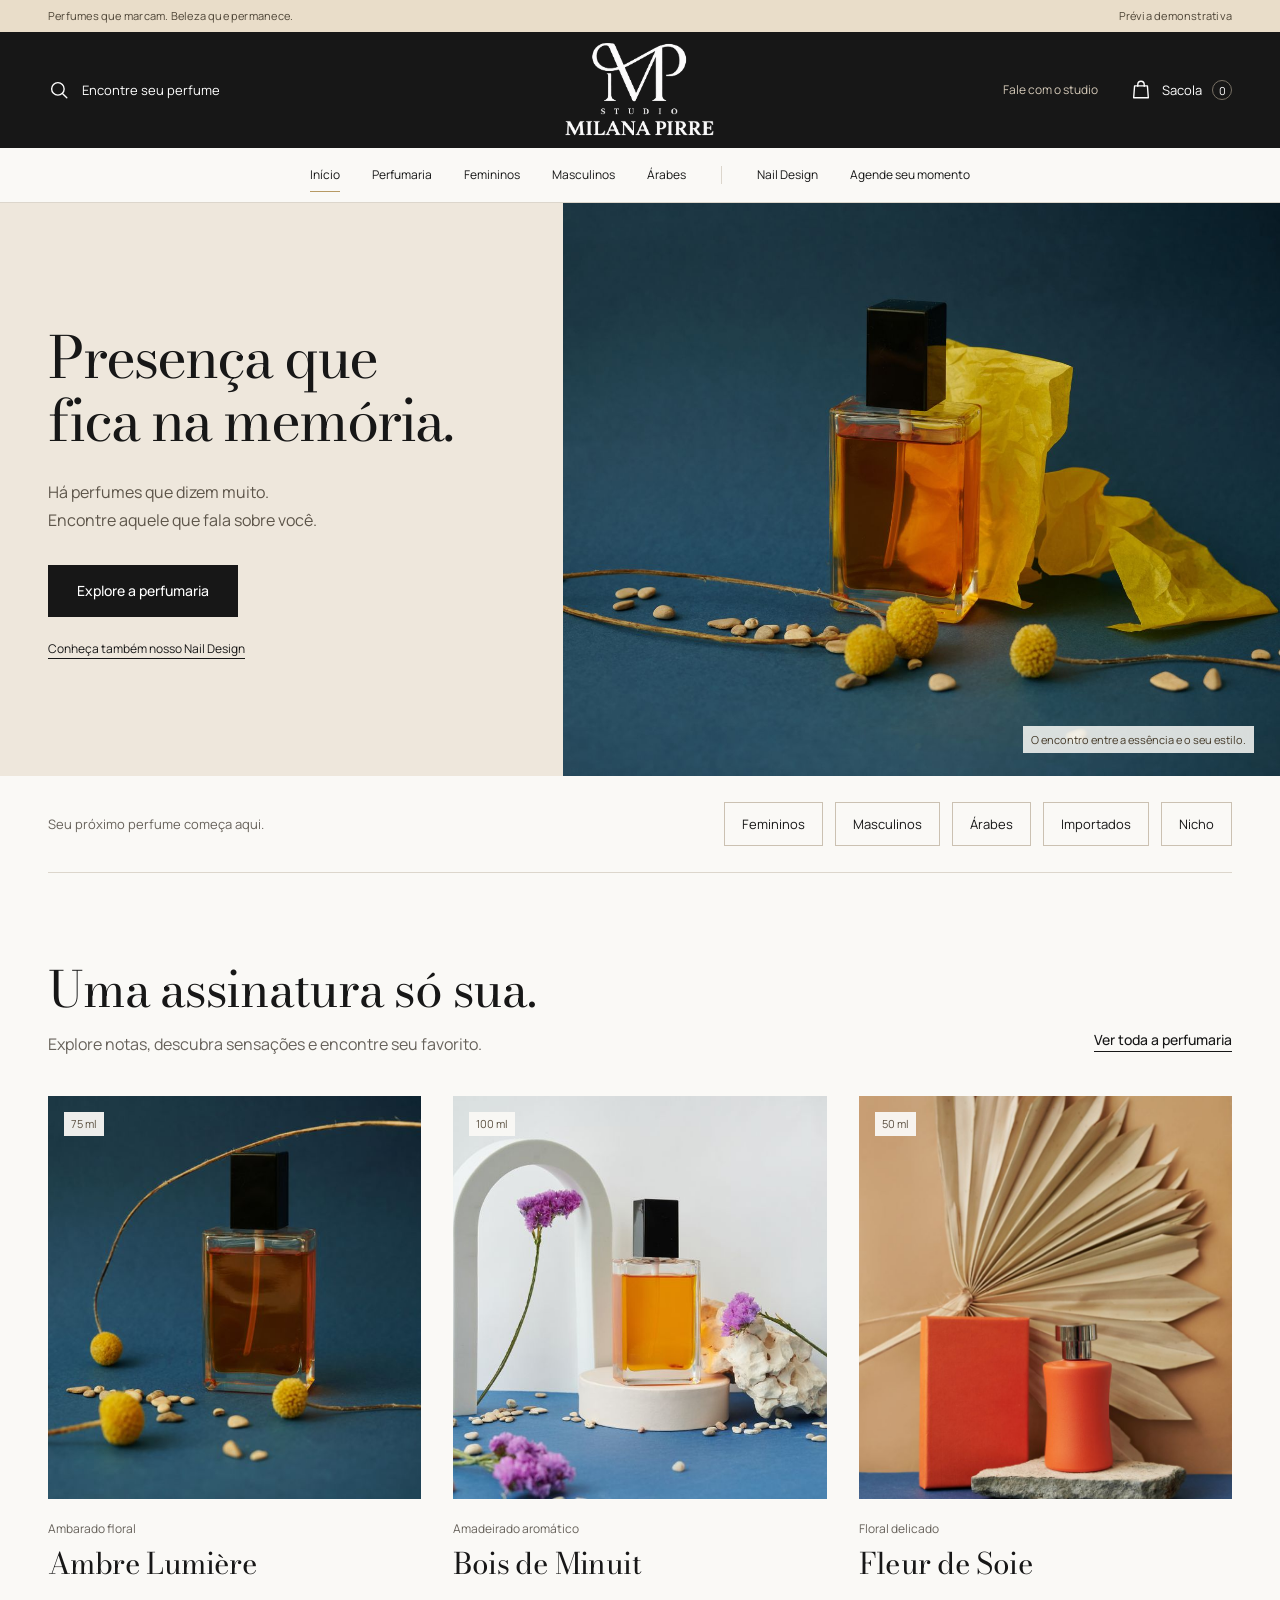
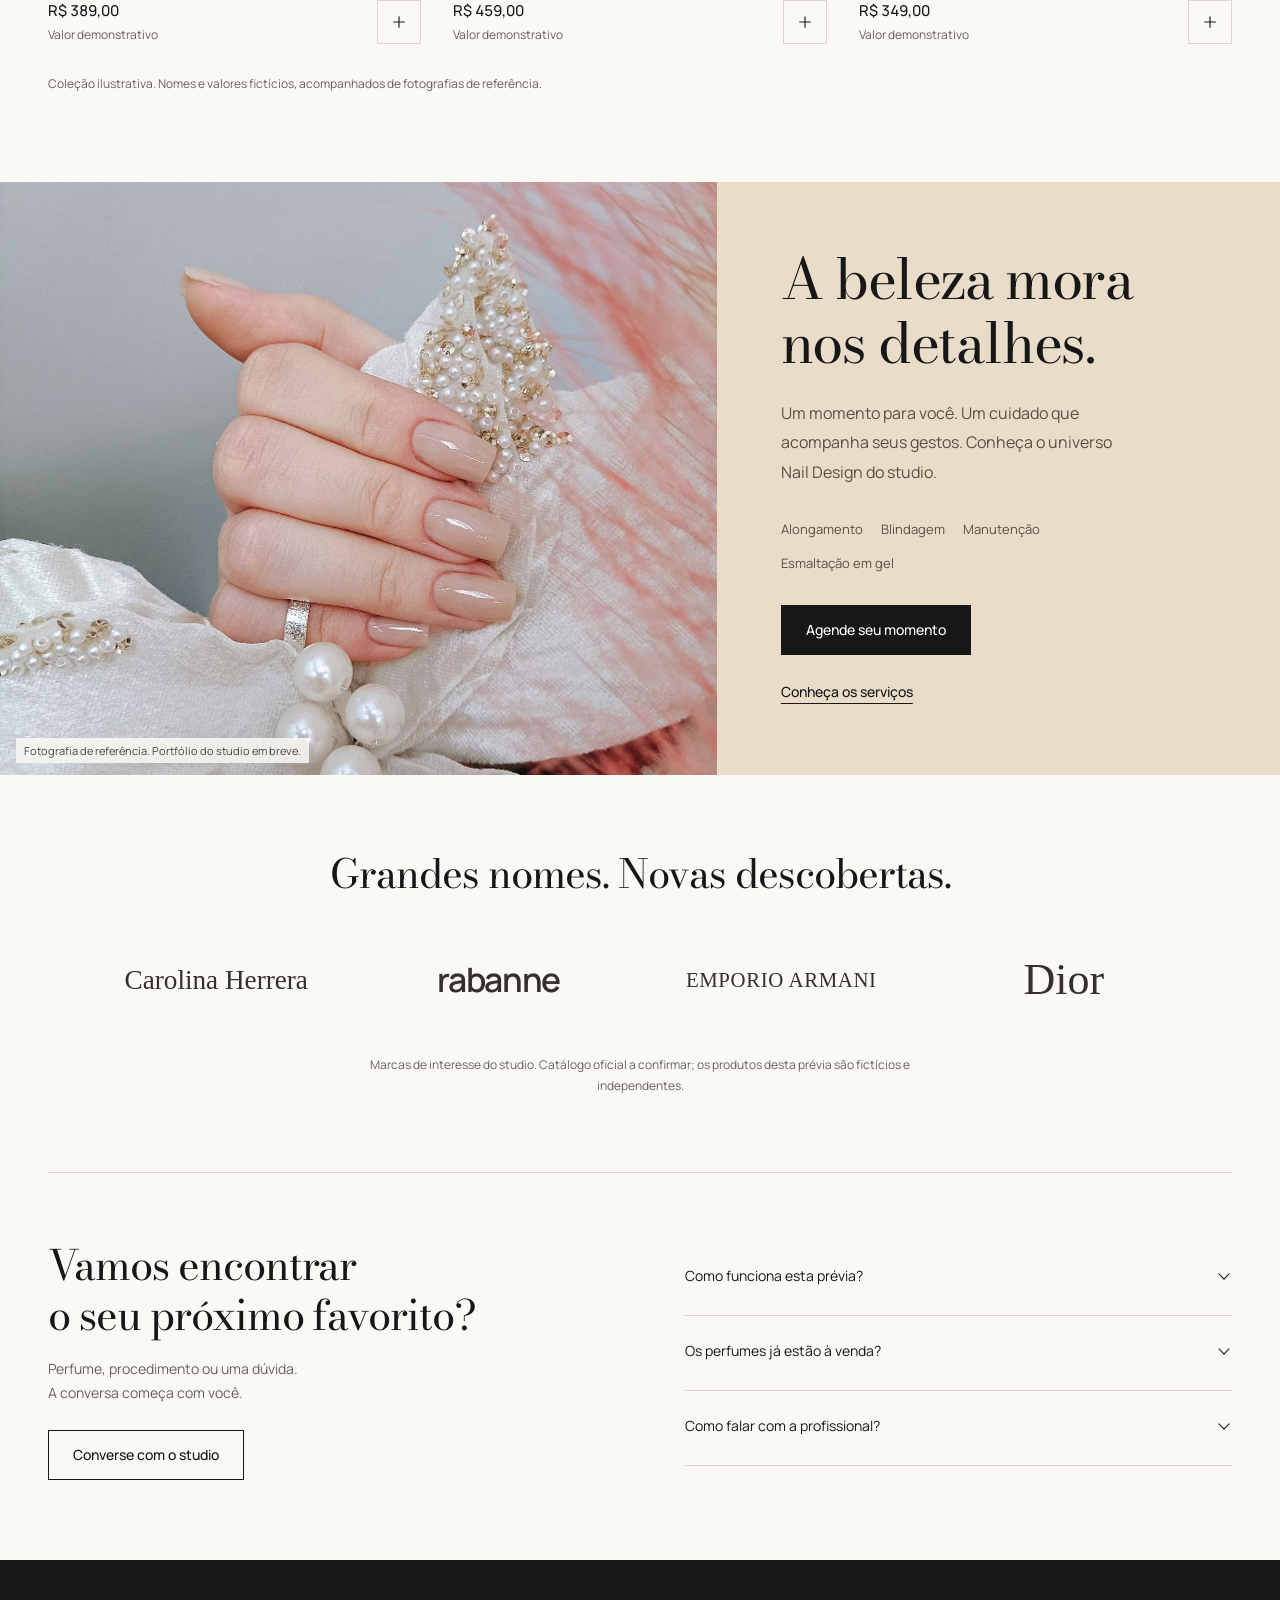
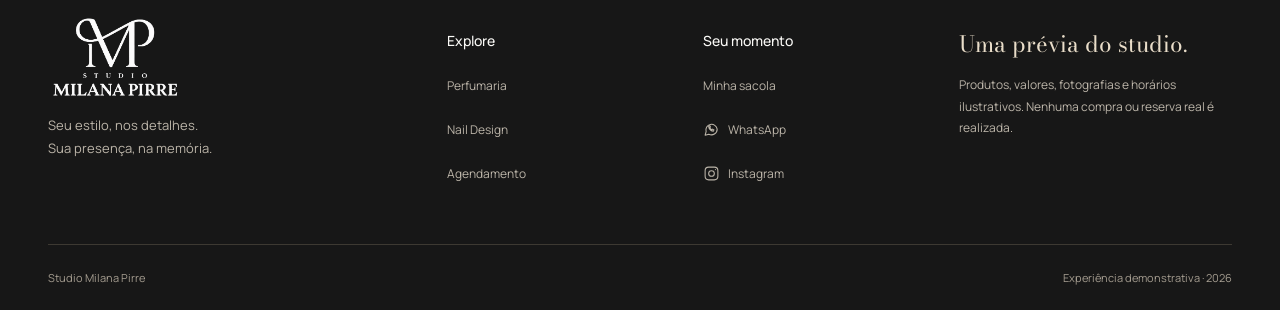
==== index.html @ 49b65ed2 "Publica previa Studio Milana Pirre" ====
<!DOCTYPE html>
<html lang="pt-BR">
<head>
  <meta charset="UTF-8"><meta name="viewport" content="width=device-width, initial-scale=1">
  <meta name="theme-color" content="#171717"><meta name="description" content="Descubra a prévia do Studio Milana Pirre: perfumaria e Nail Design em uma experiência de beleza nos detalhes.">
  <title>Studio Milana Pirre — Perfumaria & Nail Design</title>
  <link rel="icon" href="assets/favicon.svg" type="image/svg+xml">
  <link rel="stylesheet" href="assets/css/styles.css">
  <link rel="preload" as="image" href="https://images.pexels.com/photos/8166566/pexels-photo-8166566.jpeg?auto=compress&amp;cs=tinysrgb&amp;w=1400">
  <script src="assets/js/config.js" defer></script><script src="assets/js/data.js" defer></script><script src="assets/js/app.js" defer></script>
</head>
<body data-page="inicio">
  <div id="site-header"></div>
  <main id="main">
    <section class="home-hero" aria-labelledby="hero-title">
      <div class="hero-copy">
        <h1 id="hero-title">Presença que<br>fica na memória.</h1>
        <p>Há perfumes que dizem muito.<br>Encontre aquele que fala sobre você.</p>
        <a class="btn" href="perfumaria.html">Explore a perfumaria</a>
        <a class="hero-secondary" href="nail-design.html">Conheça também nosso Nail Design</a>
      </div>
      <figure class="hero-image"><img src="https://images.pexels.com/photos/8166566/pexels-photo-8166566.jpeg?auto=compress&amp;cs=tinysrgb&amp;w=1400" width="1536" height="1024" alt="Fotografia de um frasco âmbar sem marca, com flores secas e papel dourado sobre fundo azul" fetchpriority="high"><figcaption>O encontro entre a essência e o seu estilo.</figcaption></figure>
    </section>
    <section class="category-section container" aria-label="Categorias de perfumes">
      <p>Seu próximo perfume começa aqui.</p>
      <div class="category-links"><a href="perfumaria.html?categoria=Femininos">Femininos</a><a href="perfumaria.html?categoria=Masculinos">Masculinos</a><a href="perfumaria.html?categoria=Árabes">Árabes</a><a href="perfumaria.html?categoria=Importados">Importados</a><a href="perfumaria.html?categoria=Nicho">Nicho</a></div>
    </section>
    <section class="section container selection-section" aria-labelledby="selection-title">
      <div class="section-heading"><div><h2 id="selection-title">Uma assinatura só sua.</h2><p>Explore notas, descubra sensações e encontre seu favorito.</p></div><a class="text-link" href="perfumaria.html">Ver toda a perfumaria</a></div>
      <div class="product-grid" id="featured-products"></div>
      <p class="demo-note selection-demo">Coleção ilustrativa. Nomes e valores fictícios, acompanhados de fotografias de referência.</p>
    </section>
    <section class="nail-editorial" aria-labelledby="nail-title">
      <figure><img src="https://images.pexels.com/photos/34941684/pexels-photo-34941684.jpeg?auto=compress&amp;cs=tinysrgb&amp;w=1200" width="1536" height="1024" alt="Fotografia de manicure nude com pérolas, usada como referência visual" loading="lazy"><figcaption>Fotografia de referência. Portfólio do studio em breve.</figcaption></figure>
      <div class="nail-editorial-copy"><h2 id="nail-title">A beleza mora<br>nos detalhes.</h2><p>Um momento para você. Um cuidado que acompanha seus gestos. Conheça o universo Nail Design do studio.</p><ul class="service-inline-list"><li>Alongamento</li><li>Blindagem</li><li>Manutenção</li><li>Esmaltação em gel</li></ul><a class="btn" href="agendamento.html">Agende seu momento</a><a class="text-link" href="nail-design.html">Conheça os serviços</a></div>
    </section>
    <section class="brands-section container" aria-labelledby="brands-title"><h2 id="brands-title">Grandes nomes. Novas descobertas.</h2><div class="brand-list" aria-label="Marcas citadas pelo cliente"><span class="brand-ch">Carolina Herrera</span><span class="brand-rabanne">rabanne</span><span class="brand-armani">Emporio Armani</span><span class="brand-dior">Dior</span></div><p class="demo-note">Marcas de interesse do studio. Catálogo oficial a confirmar; os produtos desta prévia são fictícios e independentes.</p></section>
    <section class="help-section container" aria-labelledby="help-title"><div><h2 id="help-title">Vamos encontrar<br>o seu próximo favorito?</h2><p>Perfume, procedimento ou uma dúvida.<br>A conversa começa com você.</p><button class="btn btn-outline" data-contact="whatsapp">Converse com o studio</button></div><div class="faq-list"><details><summary>Como funciona esta prévia?</summary><p>Você pode explorar perfumes, montar sua sacola e simular uma compra, ou escolher um serviço e testar o agendamento. Nenhum pagamento ou reserva real acontece.</p></details><details><summary>Os perfumes já estão à venda?</summary><p>Os nomes, notas, imagens e preços exibidos são ilustrativos. O catálogo real e as condições de venda serão informados pelo studio.</p></details><details><summary>Como falar com a profissional?</summary><p>O acesso ao WhatsApp e ao Instagram estará disponível quando os contatos oficiais forem configurados. Nesta prévia, você pode visualizar e copiar uma mensagem.</p></details></div></section>
  </main>
  <div id="site-footer"></div>
  <noscript><p class="noscript-note">Ative o JavaScript para navegar pelo catálogo, usar a sacola e simular um agendamento.</p></noscript>
</body>
</html>
---- assets/css/styles.css ----
﻿@font-face{font-family:'Bodoni Moda';src:url('../fonts/bodoni-moda-latin.woff2') format('woff2');font-weight:400 500;font-style:normal;font-display:swap}
@font-face{font-family:'Manrope';src:url('../fonts/manrope-latin.woff2') format('woff2');font-weight:400 700;font-style:normal;font-display:swap}
:root{--ink:#171717;--gold:#B79A64;--champagne:#E9DDC9;--paper:#FAF9F6;--white:#FFFFFF;--muted:#67625b;--line:#dcd6cc;--font-display:'Bodoni Moda',Georgia,serif;--font-body:'Manrope',Arial,sans-serif;--space-page:22px;--content-width:1280px}
*,*::before,*::after{box-sizing:border-box}html{scroll-behavior:smooth;scroll-padding-top:24px;scrollbar-color:var(--gold) var(--paper)}body{margin:0;background:var(--paper);color:var(--ink);font:400 1rem/1.6 var(--font-body);-webkit-font-smoothing:antialiased;padding-bottom:68px}::selection{background:var(--champagne);color:var(--ink)}img{display:block;max-width:100%;height:auto}svg{flex-shrink:0}a{color:inherit;text-decoration:none;text-underline-offset:5px}button,input,select,textarea{font:inherit;color:inherit}button{cursor:pointer}button,a,input,select,textarea,summary{-webkit-tap-highlight-color:transparent}button:disabled{cursor:not-allowed}input,textarea{caret-color:var(--ink)}input::placeholder,textarea::placeholder{color:var(--muted);opacity:1}input[type=checkbox],input[type=radio]{accent-color:var(--ink)}select{appearance:none;background-image:url("data:image/svg+xml,%3Csvg xmlns='http://www.w3.org/2000/svg' width='16' height='16' viewBox='0 0 24 24' fill='none' stroke='%23171717' stroke-width='1.5'%3E%3Cpath d='m6 9 6 6 6-6'/%3E%3C/svg%3E");background-repeat:no-repeat;background-position:right 12px center}button:focus-visible,a:focus-visible,summary:focus-visible,[tabindex]:focus-visible,input:focus-visible,select:focus-visible,textarea:focus-visible{outline:2px solid #8a6a35;outline-offset:4px}h1,h2,h3,h4,p,figure{margin:0}h1,h2,h3,h4{font-family:var(--font-display);font-weight:400;line-height:1.14;text-wrap:balance}h1{font-size:clamp(2.5rem,5vw,4.5rem);letter-spacing:-.03em}h2{font-size:clamp(2rem,4vw,3.25rem);letter-spacing:-.025em}h3{font-size:1.5rem}p{max-width:75ch}[hidden]{display:none!important}.container{width:calc(100% - var(--space-page)*2);max-width:var(--content-width);margin-inline:auto}.section{padding-block:56px}.muted{color:var(--muted)}.demo-note{font-size:.75rem;line-height:1.7;color:var(--muted)}.icon{width:22px;height:22px;vertical-align:middle}.btn{display:inline-flex;min-height:50px;padding:14px 24px;align-items:center;justify-content:center;gap:10px;border:1px solid var(--ink);border-radius:0;background:var(--ink);color:var(--white);font:500 .875rem/1.4 var(--font-body);text-align:center;text-decoration:none;transition:background .18s ease,color .18s ease,border-color .18s ease}.btn:hover{background:#39332b;border-color:#39332b}.btn-outline{background:transparent;color:var(--ink)}.btn-outline:hover{background:var(--ink);color:var(--white)}.btn:disabled{opacity:.45}.text-link{border:0;background:none;padding:8px 0;display:inline-block;font:500 .875rem/1.5 var(--font-body);text-decoration:underline;text-underline-offset:6px;text-decoration-thickness:1px}.text-link:hover{color:#826437}.icon-button{min-width:44px;min-height:44px;display:inline-grid;place-items:center;border:0;background:transparent;padding:10px;color:inherit}.icon-button:hover{background:rgba(183,154,100,.12)}.visually-hidden{position:absolute!important;width:1px;height:1px;padding:0;overflow:hidden;clip:rect(0,0,0,0);white-space:nowrap;border:0}.skip-link{position:absolute;top:-80px;left:16px;z-index:100;background:var(--white);color:var(--ink);padding:12px 18px}.skip-link:focus{top:8px}
.announcement{min-height:30px;display:flex;align-items:center;justify-content:center;padding:6px 18px;background:var(--champagne);color:#4d4436;font-size:.6875rem;line-height:1.4;letter-spacing:.02em;text-align:center}.announcement-demo{display:none}.site-header{background:var(--ink);color:var(--white)}.header-main{height:102px;display:grid;grid-template-columns:1fr auto 1fr;align-items:center;gap:4px}.header-left,.header-right{display:flex;align-items:center;gap:8px;min-width:0}.header-right{justify-content:flex-end}.brand{display:block;flex-shrink:0}.brand-logo{display:block;width:135px;height:84px;overflow:hidden;position:relative}.brand-logo img{position:absolute;width:154px;max-width:none;height:auto;left:-10px;top:-55px}.header-search{display:none;align-items:center;gap:12px;border:0;background:none;padding:12px 0;color:inherit;min-height:44px}.header-search span{font-size:.8125rem}.studio-contact{display:none}.cart-link{display:flex;gap:7px;align-items:center;min-height:44px;min-width:44px;justify-content:center}.cart-label{display:none}.cart-link [data-cart-count]{font-size:.6875rem;border:1px solid #777064;min-width:20px;height:20px;border-radius:50%;display:grid;place-items:center;line-height:1}.desktop-nav{display:none}.mobile-bottom-nav{position:fixed;bottom:0;left:0;right:0;z-index:40;height:calc(64px + env(safe-area-inset-bottom));padding:4px 10px calc(4px + env(safe-area-inset-bottom));display:grid;grid-template-columns:repeat(4,1fr);background:var(--paper);border-top:1px solid var(--line)}.mobile-bottom-nav a{display:flex;align-items:center;justify-content:center;flex-direction:column;gap:3px;color:#696158;font-size:.6875rem;line-height:1.4}.mobile-bottom-nav .icon{width:21px;height:21px}.mobile-bottom-nav a[aria-current]{color:var(--ink)}.mobile-bottom-nav a[aria-current]::before{content:'';position:absolute;top:-1px;width:32px;height:2px;background:var(--ink)}.mobile-bottom-nav [data-cart-count]{font-size:.6875rem}
.home-hero{display:grid;grid-template-areas:'image' 'copy';background:#eee7dc}.hero-image{grid-area:image;position:relative;min-width:0;overflow:hidden}.hero-image img{width:100%;height:268px;object-fit:cover;object-position:55% 54%}.hero-image figcaption{position:absolute;right:20px;bottom:15px;font-size:.6875rem;color:#433827;background:rgba(250,249,246,.85);padding:5px 8px}.hero-copy{grid-area:copy;padding:30px var(--space-page) 34px}.hero-copy h1{font-size:clamp(2.55rem,9.3vw,3.8rem);line-height:1.1;letter-spacing:-.035em;margin-bottom:16px}.hero-copy p{font-size:.875rem;color:#5d554a;line-height:1.8;margin-bottom:24px}.hero-copy .btn{min-height:50px;padding-inline:25px}.hero-secondary{display:block;margin-top:16px;font-size:.75rem;text-decoration:underline;text-underline-offset:5px}.category-section{padding-block:26px 30px;border-bottom:1px solid var(--line)}.category-section>p{font-size:.8125rem;color:var(--muted);margin-bottom:16px}.category-links{display:flex;flex-wrap:wrap;gap:8px}.category-links a{font-size:.8125rem;display:inline-flex;min-height:44px;align-items:center;padding:8px 16px;border:1px solid #cbc1b2;transition:background .18s ease,color .18s ease}.category-links a:hover{background:var(--ink);border-color:var(--ink);color:var(--white)}.section-heading{display:flex;align-items:end;justify-content:space-between;gap:20px;margin-bottom:28px;flex-wrap:wrap}.section-heading h2{margin-bottom:12px}.section-heading p{font-size:.875rem;color:var(--muted);line-height:1.75}.section-heading>.text-link{white-space:nowrap}.product-grid{display:grid;grid-template-columns:repeat(2,minmax(0,1fr));gap:28px 14px}.product-card{min-width:0}.product-photo{display:block;position:relative;background:#eee9df;overflow:hidden;aspect-ratio:4/5}.product-photo img{height:100%;width:100%;object-fit:cover;transition:transform .4s ease}.product-photo:hover img{transform:scale(1.025)}.product-volume{position:absolute;left:10px;top:10px;padding:3px 7px;background:rgba(250,249,246,.94);color:#5c5142;font-size:.6875rem}.product-card-info{padding-top:13px}.product-card .product-family{color:var(--muted);font-size:.6875rem;margin:0 0 7px}.product-card h3{font-size:1.18rem;letter-spacing:-.02em;line-height:1.3;margin:0 0 12px}.product-card-bottom{display:flex;align-items:center;justify-content:space-between;gap:4px}.product-card .product-price{font:500 .8125rem/1.5 var(--font-body);margin:0;font-variant-numeric:tabular-nums}.product-card .product-price small{display:block;font-size:.625rem;color:var(--muted);font-weight:400;margin-top:3px}.product-card .add-product{border:1px solid var(--line);min-width:38px;min-height:44px;padding:8px}.product-card .add-product .icon{width:18px;height:18px}.selection-section .product-grid>.product-card:last-child{display:none}.selection-demo{margin-top:22px}.nail-editorial{display:grid;background:var(--champagne)}.nail-editorial figure{position:relative;margin:0;overflow:hidden}.nail-editorial figure img{width:100%;height:320px;object-fit:cover;object-position:center 48%}.nail-editorial figcaption{position:absolute;bottom:12px;left:16px;font-size:.6875rem;background:rgba(250,249,246,.85);padding:4px 8px;color:#4c4539}.nail-editorial-copy{padding:38px var(--space-page) 42px}.nail-editorial-copy h2{font-size:2.8rem;margin-bottom:22px}.nail-editorial-copy>p{font-size:.875rem;color:#595143;line-height:1.85;max-width:36ch}.service-inline-list{padding:0;list-style:none;display:flex;flex-wrap:wrap;gap:8px 18px;margin:24px 0;font-size:.75rem;color:#595143;max-width:300px}.service-inline-list li{padding-block:3px}.nail-editorial-copy .text-link{display:block;margin-top:12px}
.brands-section{padding-block:56px;text-align:center}.brands-section h2{font-size:1.85rem}.brand-list{display:grid;grid-template-columns:1fr 1fr;gap:28px 16px;align-items:center;justify-content:center;margin-block:35px}.brand-list span{color:#34312c;font-size:1.3rem}.brand-ch{font-family:Georgia,serif;line-height:1.2}.brand-list .brand-rabanne{font-family:var(--font-body);font-weight:600;font-size:1.7rem;letter-spacing:-.04em}.brand-armani{font-family:Georgia,serif;text-transform:uppercase;font-size:1.1rem!important;letter-spacing:.03em}.brand-list .brand-dior{font-family:Georgia,serif;font-size:2.1rem}.brands-section .demo-note{margin-inline:auto;max-width:83ch}.help-section{border-top:1px solid var(--line);padding-block:48px 64px;display:grid;gap:36px}.help-section h2{font-size:2.1rem;line-height:1.2;margin-bottom:16px}.help-section>div>p{font-size:.875rem;color:var(--muted);line-height:1.75;margin-bottom:24px}.faq-list details{border-bottom:1px solid var(--line)}.faq-list summary{min-height:60px;padding:18px 28px 18px 0;font-size:.875rem;list-style:none;position:relative;cursor:pointer}.faq-list summary::-webkit-details-marker{display:none}.faq-list summary::after{content:'';position:absolute;right:4px;top:23px;width:8px;height:8px;border-right:1px solid var(--ink);border-bottom:1px solid var(--ink);transform:rotate(45deg)}.faq-list details[open] summary::after{transform:rotate(225deg);top:27px}.faq-list details p{font-size:.8125rem;color:var(--muted);line-height:1.8;padding:0 0 22px}.site-footer{background:var(--ink);color:var(--paper);padding-top:40px}.footer-main{display:grid;grid-template-columns:1fr 1fr;gap:36px 20px;padding-bottom:40px}.footer-intro{grid-column:1/-1}.footer-intro>.brand{width:max-content;margin-bottom:18px}.footer-intro p{font-size:.8125rem;color:#bcb5a9;line-height:1.8}.footer-column{display:flex;align-items:flex-start;flex-direction:column;gap:4px}.footer-column h2{font:500 .875rem var(--font-body);margin-bottom:12px;letter-spacing:0}.footer-column a,.footer-column button{font:400 .75rem/1.5 var(--font-body);min-height:40px;display:flex;align-items:center;gap:8px;color:#bcb5a9;padding:8px 0;border:0;background:none}.footer-column .icon{width:17px;height:17px}.footer-column a:hover,.footer-column button:hover{color:var(--white)}.footer-note{grid-column:1/-1;color:#bcb5a9}.footer-note>p{font:400 1.4rem/1.4 var(--font-display);color:var(--champagne);margin-bottom:14px;max-width:23ch}.footer-note>span{display:block;font-size:.75rem;line-height:1.8;max-width:42ch}.footer-bottom{padding-block:20px;border-top:1px solid #3d3932;display:flex;justify-content:space-between;gap:20px;flex-wrap:wrap;color:#a59d90;font-size:.6875rem}
.breadcrumb{display:flex;align-items:center;flex-wrap:wrap;gap:10px;padding-block:22px;font-size:.6875rem;color:var(--muted);line-height:1.6}.breadcrumb a{display:inline-flex;align-items:center;min-height:32px}.breadcrumb a:hover{text-decoration:underline}.breadcrumb [aria-current]{color:var(--ink)}.page-heading{padding-block:24px 30px}.page-heading h1{margin-bottom:16px}.page-heading p{color:var(--muted)}.field{display:flex;flex-direction:column;gap:8px}.field label{font-size:.875rem}.field input,.field textarea,.field select{width:100%;min-height:48px;border:1px solid var(--line);border-radius:0;padding:12px;background:var(--white)}.field textarea{resize:vertical;line-height:1.7}.empty-state{text-align:center;padding:44px 20px}.empty-state p{color:var(--muted);margin:18px auto 24px}.quantity{display:inline-flex;align-items:center;border:1px solid var(--line)}.quantity button{min-width:44px;min-height:44px;border:0;background:none}.quantity input{width:40px;text-align:center;border:0;background:none}.summary{background:#f0ebe2;padding:24px}
dialog{color:var(--ink);background:var(--paper);border:0;padding:24px;width:calc(100% - 32px);max-width:560px;max-height:calc(100dvh - 48px);overflow:auto;margin:auto}dialog::backdrop{background:rgba(23,23,23,.6)}.dialog-top{display:flex;align-items:flex-start;justify-content:space-between;gap:16px;margin-bottom:24px}.dialog-top h2{font-size:2rem;line-height:1.15}.dialog-top .icon-button{margin-top:-8px;margin-right:-8px;flex-shrink:0}.dialog-label{font-size:.875rem;font-weight:500}.dialog-actions{display:flex;flex-wrap:wrap;gap:12px;margin-top:22px}.contact-dialog>p{color:var(--muted);font-size:.875rem;line-height:1.75;margin-bottom:20px}.contact-dialog textarea{font-size:.875rem}.contact-dialog [data-copy-status]{margin:16px 0 0;min-height:1.5em}.menu-dialog{height:100dvh;max-height:none;margin:0;width:min(90%,380px);padding:30px 26px}.menu-dialog nav{display:flex;flex-direction:column;gap:0;padding-block:8px 20px}.menu-dialog nav>a{font-family:var(--font-display);font-size:2rem;line-height:1.2;padding-block:12px}.menu-categories{display:grid;grid-template-columns:1fr 1fr;gap:0 16px;border-top:1px solid var(--line);padding-block:20px}.menu-categories a{display:flex;align-items:center;min-height:44px;font-size:.875rem}.search-dialog label{display:block;font-size:.8125rem;margin-bottom:10px}.search-input-group{display:flex;gap:8px}.search-input-group input{min-width:0;width:100%;padding:10px 12px;min-height:50px;border:1px solid var(--line);background:var(--white);border-radius:0;font-size:1rem}.search-input-group .btn{padding-inline:18px}.search-dialog>.muted{font-size:.75rem;margin-top:22px;line-height:1.8}.search-dialog>.muted a{text-decoration:underline}.toast{position:fixed;z-index:80;bottom:88px;left:20px;right:20px;max-width:440px;margin:auto;background:var(--ink);color:var(--white);padding:16px 20px;font-size:.8125rem;box-shadow:0 5px 20px #0002;opacity:0;transform:translateY(10px);pointer-events:none;transition:opacity .2s ease,transform .2s ease}.toast.is-visible{opacity:1;transform:translateY(0)}.noscript-note{padding:20px;background:var(--champagne);color:var(--ink)}
@media(min-width:640px){:root{--space-page:32px}.hero-image img{height:420px}.hero-copy{padding:42px var(--space-page)}.hero-copy h1{font-size:3.7rem}.product-grid{grid-template-columns:repeat(3,minmax(0,1fr));gap:28px}.selection-section .product-grid>.product-card:last-child{display:block}.product-card .product-family{font-size:.75rem}.product-card h3{font-size:1.6rem}.product-card .product-price{font-size:.9375rem}.product-card .product-price small{font-size:.6875rem}.product-card .add-product{min-width:44px;min-height:44px}.product-volume{font-size:.6875rem;top:16px;left:16px}.section{padding-block:72px}.brand-list{grid-template-columns:repeat(4,1fr);gap:24px}.nail-editorial figure img{height:460px}.nail-editorial-copy{padding:48px}.footer-main{grid-template-columns:1.5fr 1fr 1fr;gap:40px}.footer-intro{grid-column:auto}.footer-note{grid-column:1/-1}.footer-note>p,.footer-note>span{max-width:70ch}}
@media(min-width:900px){:root{--space-page:48px}body{padding-bottom:0}.announcement{justify-content:space-between;padding-inline:48px;font-size:.6875rem;height:32px}.announcement-demo{display:block}.header-main{height:116px;gap:20px}.header-main .brand-logo{width:164px;height:100px}.header-main .brand-logo img{width:184px;left:-11px;top:-66px}.mobile-menu-button{display:none}.header-search{display:flex}.studio-contact{display:block;color:#d3c8b7;border:0;background:none;font-size:.75rem;padding:12px 8px;min-height:44px}.header-right{gap:24px}.cart-label{display:block;font-size:.8125rem}.cart-link{gap:10px}.desktop-nav{display:flex;align-items:center;justify-content:center;gap:32px;min-height:54px;background:var(--paper);color:var(--ink);border-bottom:1px solid var(--line)}.desktop-nav a{display:flex;align-items:center;min-height:54px;font-size:.75rem;position:relative}.desktop-nav a[aria-current]::after{content:'';position:absolute;bottom:10px;left:0;right:0;height:1px;background:var(--gold)}.desktop-nav a:hover{color:#856532}.nav-divider{height:18px;width:1px;background:var(--line);margin-inline:3px}.mobile-bottom-nav{display:none}.home-hero{grid-template-areas:'copy image';grid-template-columns:.88fr 1.12fr;min-height:540px}.hero-copy{padding:70px 35px 65px max(48px,calc((100vw - 1280px)/2));display:flex;align-items:flex-start;flex-direction:column;justify-content:center}.hero-copy h1{font-size:clamp(3.1rem,4.5vw,4.45rem);margin-bottom:25px}.hero-copy p{font-size:.9375rem;margin-bottom:30px}.hero-copy .btn{min-height:52px;padding-inline:28px}.hero-secondary{margin-top:22px}.hero-image img{height:100%;min-height:540px;object-position:52% 52%}.hero-image figcaption{bottom:23px;right:26px;font-size:.6875rem}.category-section{display:flex;align-items:center;justify-content:space-between;gap:30px;padding-block:26px}.category-section>p{margin:0;font-size:.8125rem}.category-links{gap:12px}.category-links a{font-size:.8125rem;padding-inline:17px}.section{padding-block:88px}.section-heading{margin-bottom:38px}.section-heading h2{font-size:3.1rem}.product-grid{gap:32px}.selection-section .product-photo{aspect-ratio:1/1.08}.product-card-info{padding-top:20px}.product-card h3{font-size:1.85rem;margin-bottom:16px}.selection-demo{margin-top:30px}.nail-editorial{grid-template-columns:1.12fr .88fr}.nail-editorial figure{min-height:570px}.nail-editorial figure img{position:absolute;inset:0;height:100%;min-height:0}.nail-editorial-copy{padding:65px 48px 65px 64px;display:flex;flex-direction:column;align-items:flex-start;justify-content:center}.nail-editorial-copy h2{font-size:3.5rem;margin-bottom:24px}.nail-editorial-copy>p{font-size:.9375rem}.service-inline-list{font-size:.8125rem;margin-block:28px}.nail-editorial-copy .text-link{margin-top:18px}.brands-section{padding-block:76px}.brands-section h2{font-size:2.5rem}.brand-list{max-width:1080px;margin:48px auto 40px;gap:50px}.brand-list .brand-ch{font-size:1.7rem}.brand-list .brand-rabanne{font-size:2.1rem}.brand-list .brand-armani{font-size:1.3rem!important}.brand-list .brand-dior{font-size:2.75rem}.help-section{grid-template-columns:1fr 1fr;gap:90px;padding-block:68px 80px}.help-section h2{font-size:2.6rem}.help-section>div>p{font-size:.875rem}.faq-list summary{min-height:74px;padding-block:24px}.faq-list summary::after{top:29px}.faq-list details[open] summary::after{top:33px}.site-footer{padding-top:56px}.footer-main{grid-template-columns:1.35fr .8fr .8fr 1.05fr;gap:48px;padding-bottom:50px}.footer-note{grid-column:auto;padding-top:13px}.footer-column{padding-top:15px}.footer-intro>.brand{margin-bottom:14px}.footer-bottom{padding-block:24px;font-size:.6875rem}.breadcrumb{padding-block:26px;font-size:.75rem}dialog{padding:36px}.toast{left:auto;right:28px;bottom:28px;width:380px;margin:0}}
@media(min-width:1440px){.home-hero{min-height:620px}.hero-image img{min-height:620px}.hero-copy{padding-right:50px}.hero-copy h1{font-size:4.7rem}.desktop-nav{gap:40px}}
/* Ajustes após inspeção visual nos tamanhos de apresentação. */
:root{--control-line:#91887a}
.search-input-group input,.field input,.field select,.field textarea{border-color:var(--control-line)}
.header-search{display:flex;justify-content:center;min-width:44px;padding:10px}.header-search span{position:absolute;width:1px;height:1px;overflow:hidden;clip-path:inset(50%)}
.header-left{gap:0}.product-card .add-product{min-width:44px}.product-card .product-price small{font-size:.75rem}.product-card .product-family{font-size:.75rem}
.hero-copy p,.nail-editorial-copy>p,.section-heading p{font-size:1rem}.footer-note>p{max-width:none}.mobile-bottom-nav a{font-size:.75rem}.mobile-bottom-nav [data-cart-count]{font-size:.75rem}
html{scroll-padding-bottom:88px}a,button,input,select,summary,textarea{scroll-margin-block:20px 90px}
@media(max-width:639px){.commerce-page-heading{flex-direction:column;align-items:flex-start;gap:8px}.commerce-page-heading h1{white-space:nowrap}.checkout-layout .commerce-summary{order:-1}.product-card-bottom{flex-wrap:wrap;gap:8px}}
@media(min-width:900px){.header-search{justify-content:flex-start;padding:12px 0}.header-search span{position:static;width:auto;height:auto;overflow:visible;clip-path:none}html{scroll-padding-bottom:24px}a,button,input,select,summary,textarea{scroll-margin-bottom:24px}}
@media(prefers-reduced-motion:reduce){html{scroll-behavior:auto}*,*::before,*::after{animation:none!important;transition:none!important;scroll-behavior:auto!important}}
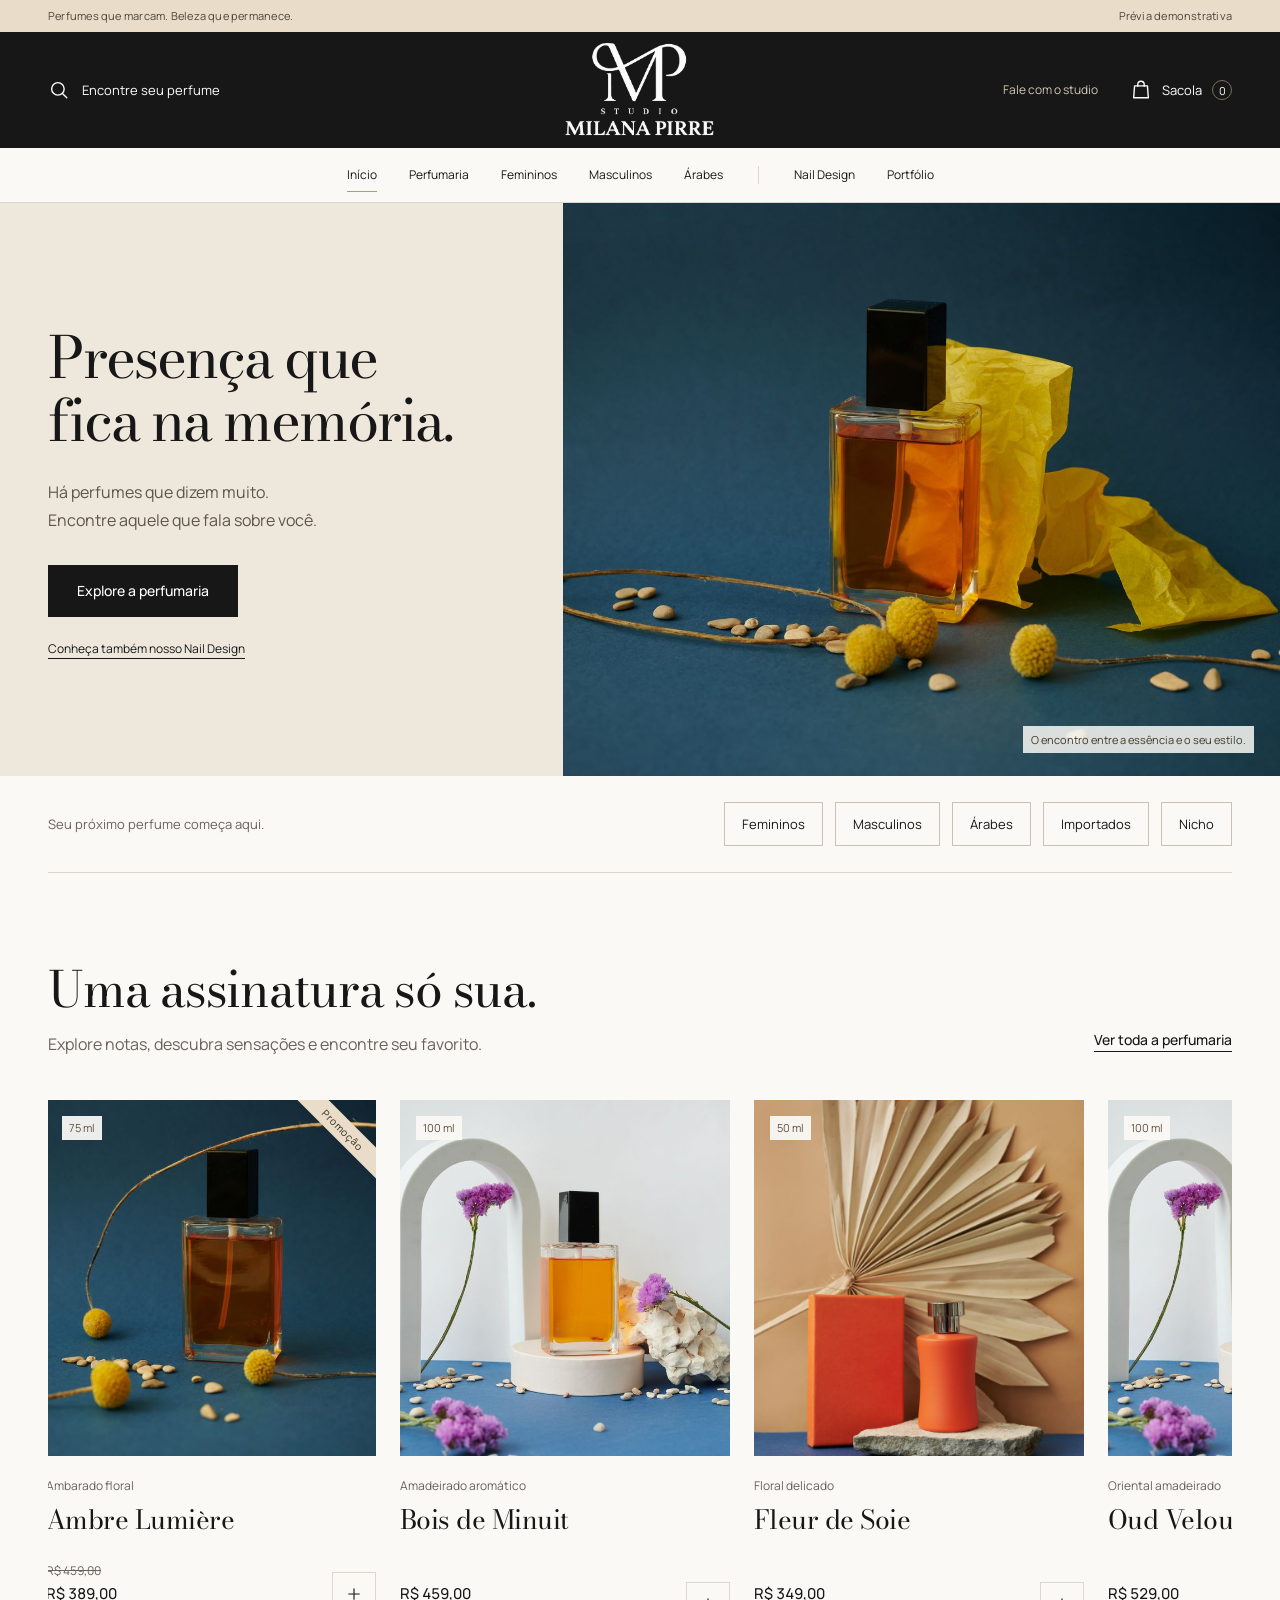
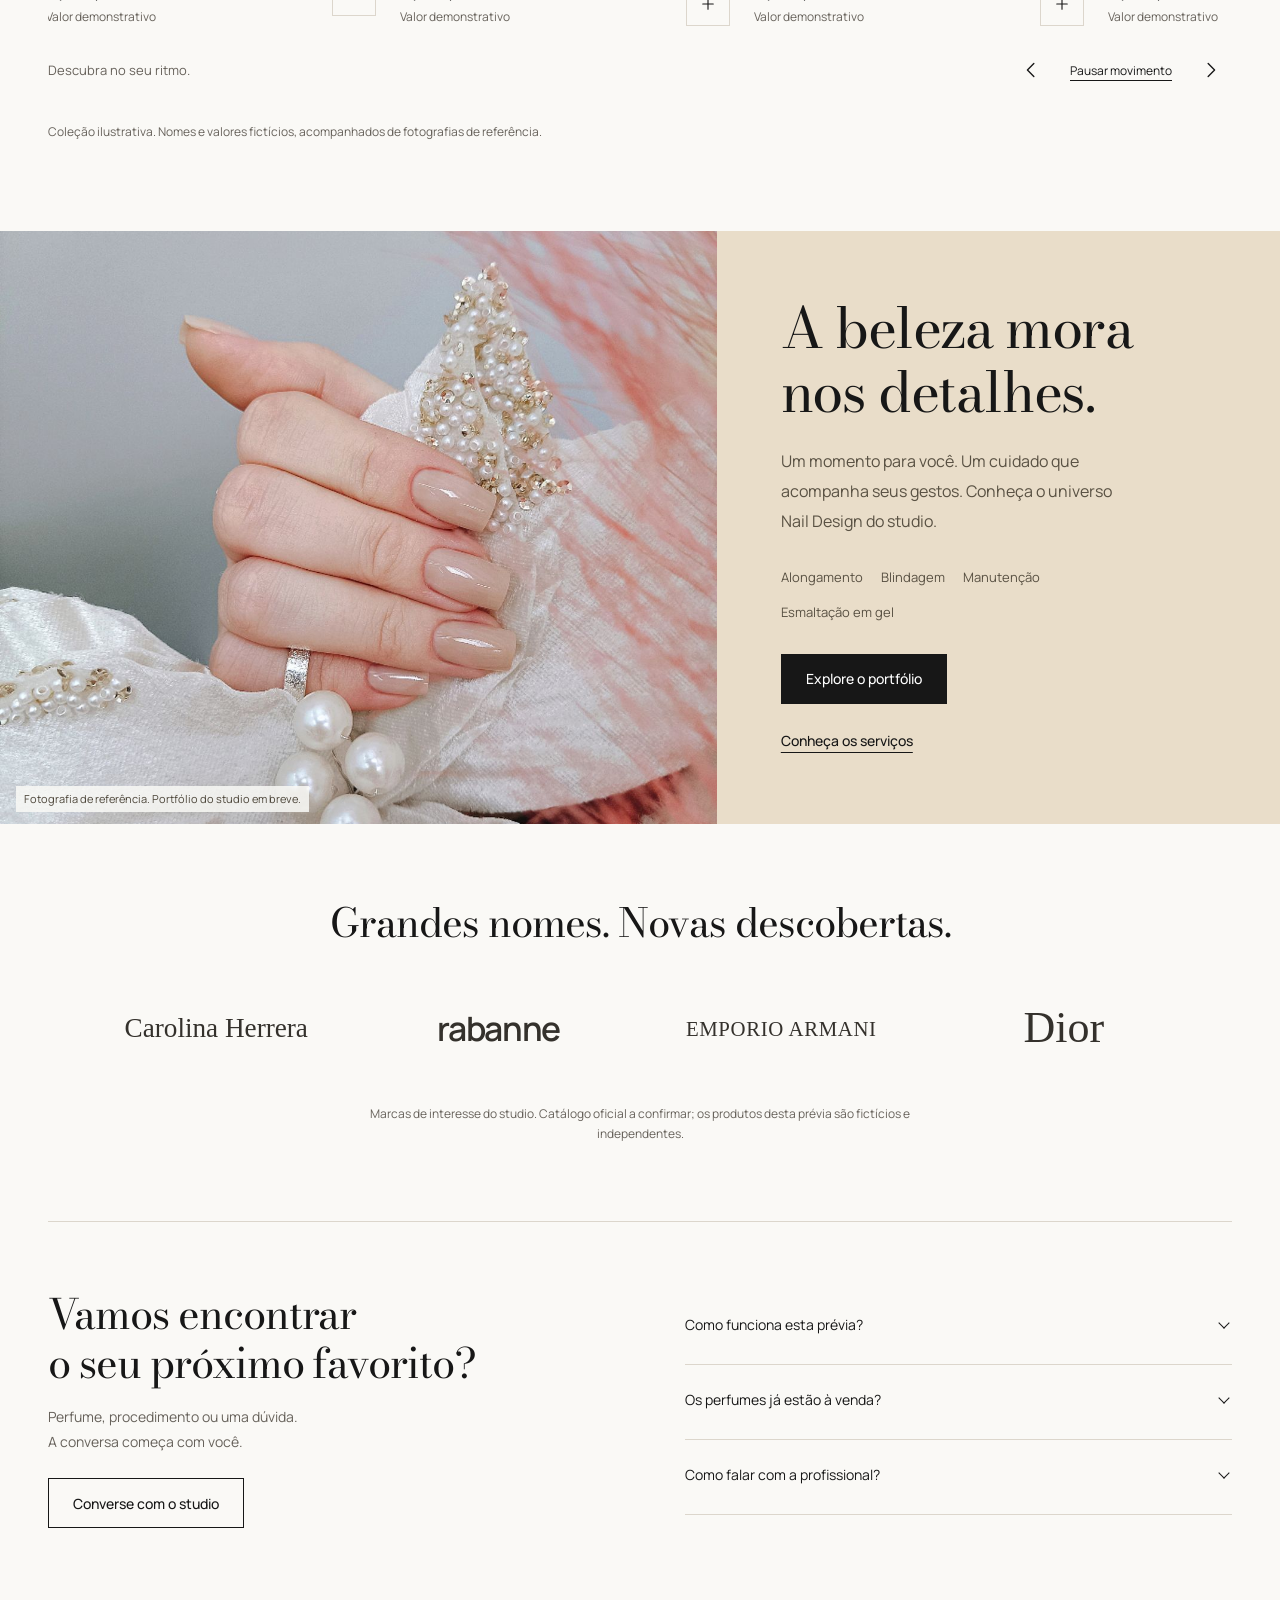
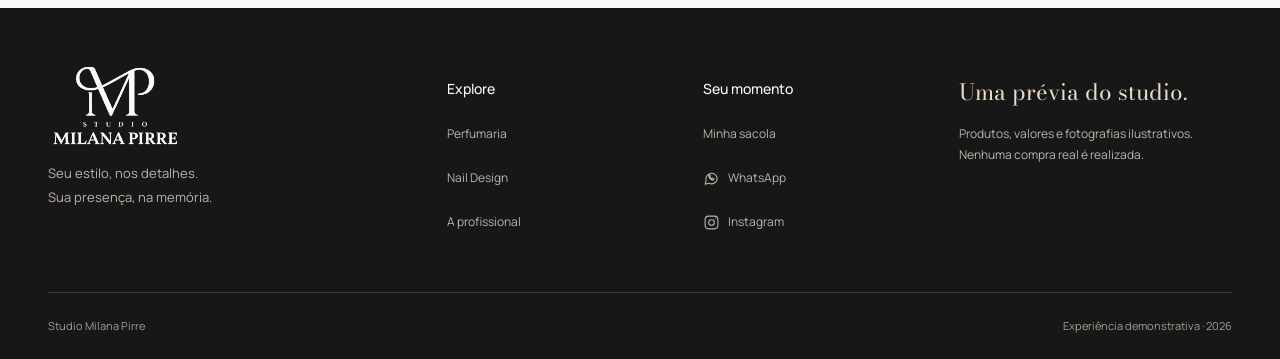
==== commit de2a3b90: "Atualiza portfolio Nail Design e vitrine de perfumes" ====
--- a/index.html
+++ b/index.html
@@ -8,6 +8,7 @@
   <link rel="stylesheet" href="assets/css/styles.css">
   <link rel="preload" as="image" href="https://images.pexels.com/photos/8166566/pexels-photo-8166566.jpeg?auto=compress&amp;cs=tinysrgb&amp;w=1400">
   <script src="assets/js/config.js" defer></script><script src="assets/js/data.js" defer></script><script src="assets/js/app.js" defer></script>
+<script defer src="assets/js/home.js"></script>
 </head>
 <body data-page="inicio">
   <div id="site-header"></div>
@@ -25,19 +26,19 @@
       <p>Seu próximo perfume começa aqui.</p>
       <div class="category-links"><a href="perfumaria.html?categoria=Femininos">Femininos</a><a href="perfumaria.html?categoria=Masculinos">Masculinos</a><a href="perfumaria.html?categoria=Árabes">Árabes</a><a href="perfumaria.html?categoria=Importados">Importados</a><a href="perfumaria.html?categoria=Nicho">Nicho</a></div>
     </section>
-    <section class="section container selection-section" aria-labelledby="selection-title">
+    <section class="section container selection-section" data-reveal aria-labelledby="selection-title">
       <div class="section-heading"><div><h2 id="selection-title">Uma assinatura só sua.</h2><p>Explore notas, descubra sensações e encontre seu favorito.</p></div><a class="text-link" href="perfumaria.html">Ver toda a perfumaria</a></div>
-      <div class="product-grid" id="featured-products"></div>
+      <div class="perfume-loop" id="featured-products" role="region" aria-label="Perfumes em destaque" tabindex="0"></div><div class="loop-controls"><span class="muted">Descubra no seu ritmo.</span><div><button class="icon-button" id="perfume-prev" aria-label="Perfumes anteriores"></button><button class="loop-pause" id="perfume-pause" type="button">Pausar movimento</button><button class="icon-button" id="perfume-next" aria-label="Próximos perfumes"></button></div></div>
       <p class="demo-note selection-demo">Coleção ilustrativa. Nomes e valores fictícios, acompanhados de fotografias de referência.</p>
     </section>
-    <section class="nail-editorial" aria-labelledby="nail-title">
+    <section class="nail-editorial" data-reveal aria-labelledby="nail-title">
       <figure><img src="https://images.pexels.com/photos/34941684/pexels-photo-34941684.jpeg?auto=compress&amp;cs=tinysrgb&amp;w=1200" width="1536" height="1024" alt="Fotografia de manicure nude com pérolas, usada como referência visual" loading="lazy"><figcaption>Fotografia de referência. Portfólio do studio em breve.</figcaption></figure>
-      <div class="nail-editorial-copy"><h2 id="nail-title">A beleza mora<br>nos detalhes.</h2><p>Um momento para você. Um cuidado que acompanha seus gestos. Conheça o universo Nail Design do studio.</p><ul class="service-inline-list"><li>Alongamento</li><li>Blindagem</li><li>Manutenção</li><li>Esmaltação em gel</li></ul><a class="btn" href="agendamento.html">Agende seu momento</a><a class="text-link" href="nail-design.html">Conheça os serviços</a></div>
+      <div class="nail-editorial-copy"><h2 id="nail-title">A beleza mora<br>nos detalhes.</h2><p>Um momento para você. Um cuidado que acompanha seus gestos. Conheça o universo Nail Design do studio.</p><ul class="service-inline-list"><li>Alongamento</li><li>Blindagem</li><li>Manutenção</li><li>Esmaltação em gel</li></ul><a class="btn" href="nail-design.html#portfolio">Explore o portfólio</a><a class="text-link" href="nail-design.html">Conheça os serviços</a></div>
     </section>
     <section class="brands-section container" aria-labelledby="brands-title"><h2 id="brands-title">Grandes nomes. Novas descobertas.</h2><div class="brand-list" aria-label="Marcas citadas pelo cliente"><span class="brand-ch">Carolina Herrera</span><span class="brand-rabanne">rabanne</span><span class="brand-armani">Emporio Armani</span><span class="brand-dior">Dior</span></div><p class="demo-note">Marcas de interesse do studio. Catálogo oficial a confirmar; os produtos desta prévia são fictícios e independentes.</p></section>
-    <section class="help-section container" aria-labelledby="help-title"><div><h2 id="help-title">Vamos encontrar<br>o seu próximo favorito?</h2><p>Perfume, procedimento ou uma dúvida.<br>A conversa começa com você.</p><button class="btn btn-outline" data-contact="whatsapp">Converse com o studio</button></div><div class="faq-list"><details><summary>Como funciona esta prévia?</summary><p>Você pode explorar perfumes, montar sua sacola e simular uma compra, ou escolher um serviço e testar o agendamento. Nenhum pagamento ou reserva real acontece.</p></details><details><summary>Os perfumes já estão à venda?</summary><p>Os nomes, notas, imagens e preços exibidos são ilustrativos. O catálogo real e as condições de venda serão informados pelo studio.</p></details><details><summary>Como falar com a profissional?</summary><p>O acesso ao WhatsApp e ao Instagram estará disponível quando os contatos oficiais forem configurados. Nesta prévia, você pode visualizar e copiar uma mensagem.</p></details></div></section>
+    <section class="help-section container" aria-labelledby="help-title"><div><h2 id="help-title">Vamos encontrar<br>o seu próximo favorito?</h2><p>Perfume, procedimento ou uma dúvida.<br>A conversa começa com você.</p><button class="btn btn-outline" data-contact="whatsapp">Converse com o studio</button></div><div class="faq-list"><details><summary>Como funciona esta prévia?</summary><p>Você pode explorar perfumes, montar sua sacola e simular uma compra, ou conhecer o perfil, os serviços e o portfólio de Nail Design. Nenhum pagamento real acontece.</p></details><details><summary>Os perfumes já estão à venda?</summary><p>Os nomes, notas, imagens e preços exibidos são ilustrativos. O catálogo real e as condições de venda serão informados pelo studio.</p></details><details><summary>Como falar com a profissional?</summary><p>O acesso ao WhatsApp e ao Instagram estará disponível quando os contatos oficiais forem configurados. Nesta prévia, você pode visualizar e copiar uma mensagem.</p></details></div></section>
   </main>
   <div id="site-footer"></div>
-  <noscript><p class="noscript-note">Ative o JavaScript para navegar pelo catálogo, usar a sacola e simular um agendamento.</p></noscript>
+  <noscript><p class="noscript-note">Ative o JavaScript para navegar pelo catálogo, usar a sacola e explorar o portfólio.</p></noscript>
 </body>
 </html>
--- a/assets/css/styles.css
+++ b/assets/css/styles.css
@@ -10,6 +10,11 @@
 @media(min-width:640px){:root{--space-page:32px}.hero-image img{height:420px}.hero-copy{padding:42px var(--space-page)}.hero-copy h1{font-size:3.7rem}.product-grid{grid-template-columns:repeat(3,minmax(0,1fr));gap:28px}.selection-section .product-grid>.product-card:last-child{display:block}.product-card .product-family{font-size:.75rem}.product-card h3{font-size:1.6rem}.product-card .product-price{font-size:.9375rem}.product-card .product-price small{font-size:.6875rem}.product-card .add-product{min-width:44px;min-height:44px}.product-volume{font-size:.6875rem;top:16px;left:16px}.section{padding-block:72px}.brand-list{grid-template-columns:repeat(4,1fr);gap:24px}.nail-editorial figure img{height:460px}.nail-editorial-copy{padding:48px}.footer-main{grid-template-columns:1.5fr 1fr 1fr;gap:40px}.footer-intro{grid-column:auto}.footer-note{grid-column:1/-1}.footer-note>p,.footer-note>span{max-width:70ch}}
 @media(min-width:900px){:root{--space-page:48px}body{padding-bottom:0}.announcement{justify-content:space-between;padding-inline:48px;font-size:.6875rem;height:32px}.announcement-demo{display:block}.header-main{height:116px;gap:20px}.header-main .brand-logo{width:164px;height:100px}.header-main .brand-logo img{width:184px;left:-11px;top:-66px}.mobile-menu-button{display:none}.header-search{display:flex}.studio-contact{display:block;color:#d3c8b7;border:0;background:none;font-size:.75rem;padding:12px 8px;min-height:44px}.header-right{gap:24px}.cart-label{display:block;font-size:.8125rem}.cart-link{gap:10px}.desktop-nav{display:flex;align-items:center;justify-content:center;gap:32px;min-height:54px;background:var(--paper);color:var(--ink);border-bottom:1px solid var(--line)}.desktop-nav a{display:flex;align-items:center;min-height:54px;font-size:.75rem;position:relative}.desktop-nav a[aria-current]::after{content:'';position:absolute;bottom:10px;left:0;right:0;height:1px;background:var(--gold)}.desktop-nav a:hover{color:#856532}.nav-divider{height:18px;width:1px;background:var(--line);margin-inline:3px}.mobile-bottom-nav{display:none}.home-hero{grid-template-areas:'copy image';grid-template-columns:.88fr 1.12fr;min-height:540px}.hero-copy{padding:70px 35px 65px max(48px,calc((100vw - 1280px)/2));display:flex;align-items:flex-start;flex-direction:column;justify-content:center}.hero-copy h1{font-size:clamp(3.1rem,4.5vw,4.45rem);margin-bottom:25px}.hero-copy p{font-size:.9375rem;margin-bottom:30px}.hero-copy .btn{min-height:52px;padding-inline:28px}.hero-secondary{margin-top:22px}.hero-image img{height:100%;min-height:540px;object-position:52% 52%}.hero-image figcaption{bottom:23px;right:26px;font-size:.6875rem}.category-section{display:flex;align-items:center;justify-content:space-between;gap:30px;padding-block:26px}.category-section>p{margin:0;font-size:.8125rem}.category-links{gap:12px}.category-links a{font-size:.8125rem;padding-inline:17px}.section{padding-block:88px}.section-heading{margin-bottom:38px}.section-heading h2{font-size:3.1rem}.product-grid{gap:32px}.selection-section .product-photo{aspect-ratio:1/1.08}.product-card-info{padding-top:20px}.product-card h3{font-size:1.85rem;margin-bottom:16px}.selection-demo{margin-top:30px}.nail-editorial{grid-template-columns:1.12fr .88fr}.nail-editorial figure{min-height:570px}.nail-editorial figure img{position:absolute;inset:0;height:100%;min-height:0}.nail-editorial-copy{padding:65px 48px 65px 64px;display:flex;flex-direction:column;align-items:flex-start;justify-content:center}.nail-editorial-copy h2{font-size:3.5rem;margin-bottom:24px}.nail-editorial-copy>p{font-size:.9375rem}.service-inline-list{font-size:.8125rem;margin-block:28px}.nail-editorial-copy .text-link{margin-top:18px}.brands-section{padding-block:76px}.brands-section h2{font-size:2.5rem}.brand-list{max-width:1080px;margin:48px auto 40px;gap:50px}.brand-list .brand-ch{font-size:1.7rem}.brand-list .brand-rabanne{font-size:2.1rem}.brand-list .brand-armani{font-size:1.3rem!important}.brand-list .brand-dior{font-size:2.75rem}.help-section{grid-template-columns:1fr 1fr;gap:90px;padding-block:68px 80px}.help-section h2{font-size:2.6rem}.help-section>div>p{font-size:.875rem}.faq-list summary{min-height:74px;padding-block:24px}.faq-list summary::after{top:29px}.faq-list details[open] summary::after{top:33px}.site-footer{padding-top:56px}.footer-main{grid-template-columns:1.35fr .8fr .8fr 1.05fr;gap:48px;padding-bottom:50px}.footer-note{grid-column:auto;padding-top:13px}.footer-column{padding-top:15px}.footer-intro>.brand{margin-bottom:14px}.footer-bottom{padding-block:24px;font-size:.6875rem}.breadcrumb{padding-block:26px;font-size:.75rem}dialog{padding:36px}.toast{left:auto;right:28px;bottom:28px;width:380px;margin:0}}
 @media(min-width:1440px){.home-hero{min-height:620px}.hero-image img{min-height:620px}.hero-copy{padding-right:50px}.hero-copy h1{font-size:4.7rem}.desktop-nav{gap:40px}}
+/* Faixa contínua, promoções demonstrativas e movimento discreto. */
+.perfume-loop{display:flex;position:relative;overflow-x:auto;overflow-y:hidden;scrollbar-width:none;padding:4px 0 10px;gap:24px;overscroll-behavior-x:contain}.perfume-loop::-webkit-scrollbar{display:none}.perfume-loop-group{display:flex;gap:24px;flex:none}.perfume-loop .product-card{flex:0 0 auto;width:clamp(240px,28vw,330px)}.perfume-loop .product-card h3{font-size:1.65rem}.perfume-loop .product-card-info{min-height:170px;display:flex;flex-direction:column}.perfume-loop .product-card-bottom{margin-top:auto}.loop-controls{display:flex;justify-content:space-between;align-items:center;gap:16px;margin-top:12px;font-size:.8125rem}.loop-controls>div{display:flex;align-items:center;gap:8px}.loop-pause{background:none;border:0;min-height:44px;text-decoration:underline;text-underline-offset:5px;font-size:.75rem;padding:8px}.loop-pause:disabled{text-decoration:none;color:var(--muted)}.product-ribbon{position:absolute;top:19px;right:-37px;width:140px;transform:rotate(45deg);background:var(--champagne);color:#342a1b;text-align:center;font-size:.625rem;line-height:22px;letter-spacing:.065em;box-shadow:0 2px 6px #17171712}.product-old-price{display:block;font:400 .75rem/1.5 var(--font-body);color:var(--muted);text-decoration-thickness:1px;margin-bottom:3px}.product-info .product-old-price{font-size:1rem}.btn,.add-product{transition:transform .25s cubic-bezier(.22,1,.36,1),background .25s ease,color .25s ease,border-color .25s ease}.btn:active,.add-product:active{transform:translateY(1px)}.reveal-ready{opacity:.01;transform:translateY(12px);transition:opacity .7s cubic-bezier(.22,1,.36,1),transform .7s cubic-bezier(.22,1,.36,1)}.reveal-ready.is-revealed{opacity:1;transform:none}
+@media(hover:hover){.btn:hover,.add-product:hover{transform:translateY(-2px)}}
+@media(max-width:480px){.loop-controls{align-items:flex-start;flex-direction:column;gap:4px}.loop-controls>div{width:100%;justify-content:space-between}.perfume-loop .product-card{width:72vw;max-width:300px}}
+@media(prefers-reduced-motion:reduce){.reveal-ready{opacity:1;transform:none}.btn:hover,.add-product:hover,.product-photo:hover img,.portfolio-photo:hover img{transform:none}}
 /* Ajustes após inspeção visual nos tamanhos de apresentação. */
 :root{--control-line:#91887a}
 .search-input-group input,.field input,.field select,.field textarea{border-color:var(--control-line)}
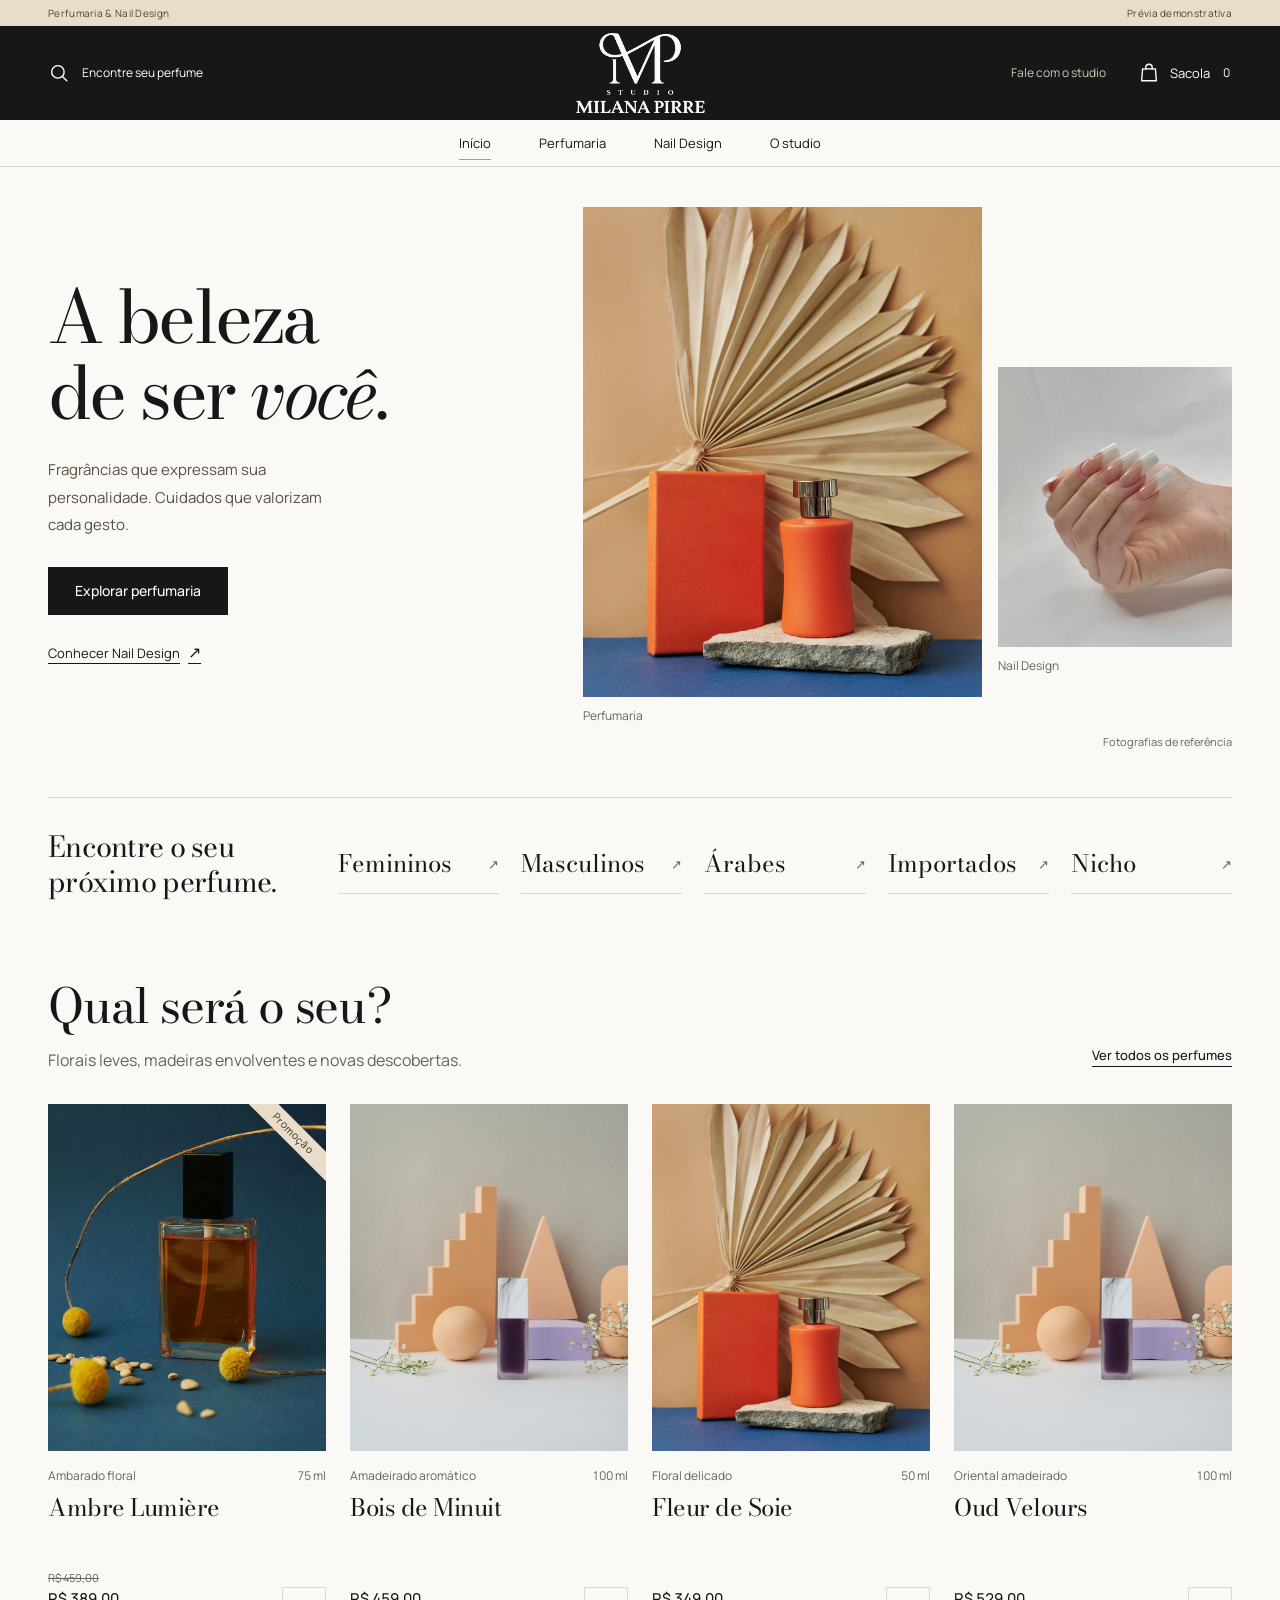
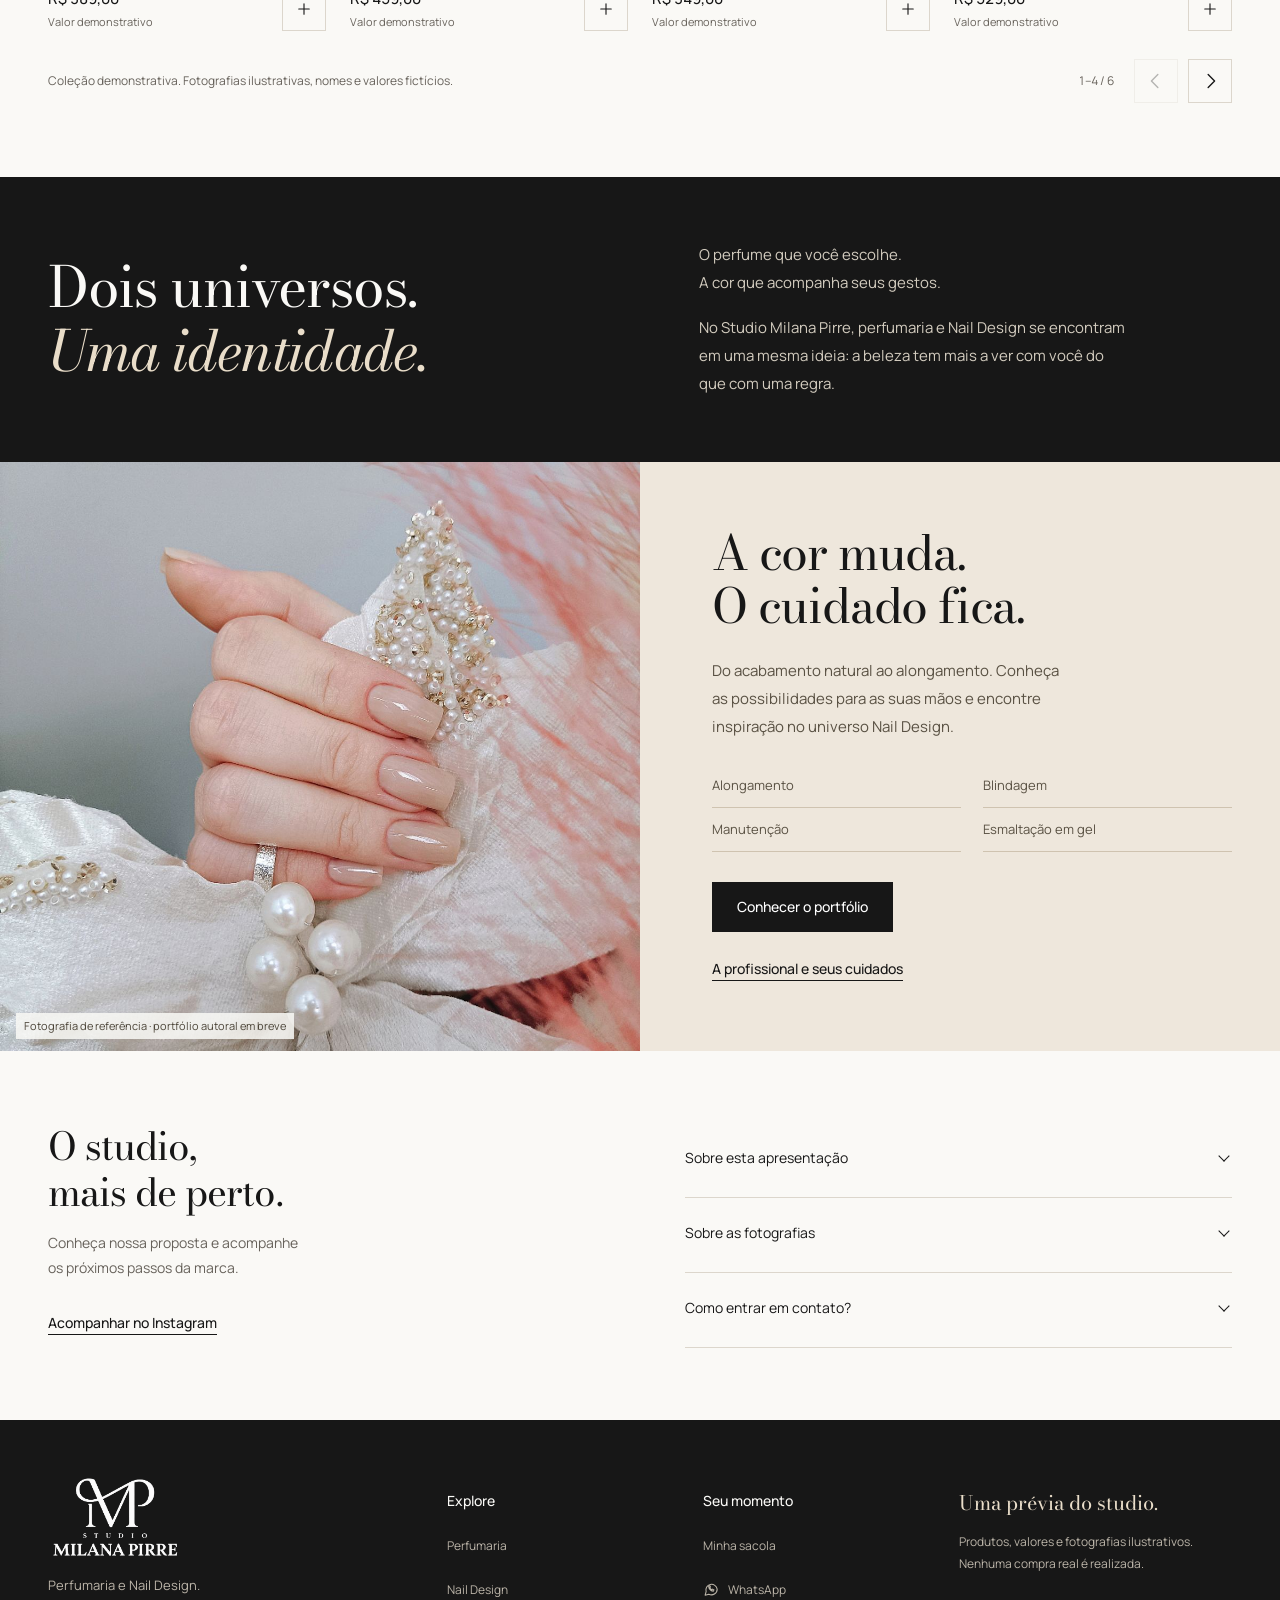
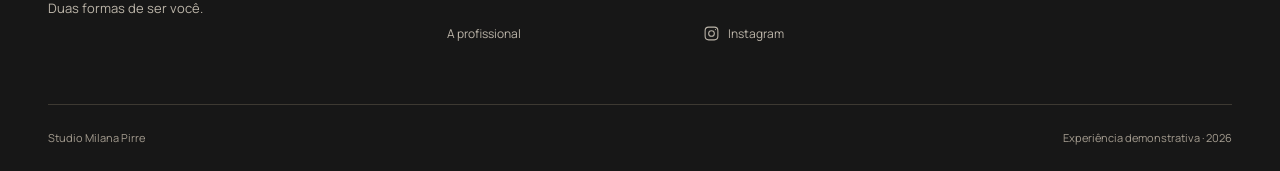
==== commit 1b1dac9d: "Refina identidade editorial da home e Nail Design" ====
--- a/index.html
+++ b/index.html
@@ -1,44 +1,21 @@
-<!DOCTYPE html>
+<!doctype html>
 <html lang="pt-BR">
 <head>
-  <meta charset="UTF-8"><meta name="viewport" content="width=device-width, initial-scale=1">
-  <meta name="theme-color" content="#171717"><meta name="description" content="Descubra a prévia do Studio Milana Pirre: perfumaria e Nail Design em uma experiência de beleza nos detalhes.">
-  <title>Studio Milana Pirre — Perfumaria & Nail Design</title>
-  <link rel="icon" href="assets/favicon.svg" type="image/svg+xml">
-  <link rel="stylesheet" href="assets/css/styles.css">
-  <link rel="preload" as="image" href="https://images.pexels.com/photos/8166566/pexels-photo-8166566.jpeg?auto=compress&amp;cs=tinysrgb&amp;w=1400">
-  <script src="assets/js/config.js" defer></script><script src="assets/js/data.js" defer></script><script src="assets/js/app.js" defer></script>
-<script defer src="assets/js/home.js"></script>
+<meta charset="utf-8"><meta name="viewport" content="width=device-width,initial-scale=1"><meta name="theme-color" content="#171717"><meta name="description" content="Studio Milana Pirre. Perfumaria e Nail Design: duas formas de expressar quem você é. Conheça a coleção e o portfólio.">
+<title>Studio Milana Pirre — Perfumaria & Nail Design</title>
+<link rel="icon" href="assets/images/logo.png" type="image/png"><link rel="stylesheet" href="assets/css/styles.css"><link rel="stylesheet" href="assets/css/editorial.css">
+<link rel="preload" as="image" href="https://images.pexels.com/photos/8166788/pexels-photo-8166788.jpeg?auto=compress&amp;cs=tinysrgb&amp;w=1400">
+<script defer src="assets/js/config.js"></script><script defer src="assets/js/data.js"></script><script defer src="assets/js/app.js"></script><script defer src="assets/js/home.js"></script>
 </head>
-<body data-page="inicio">
-  <div id="site-header"></div>
-  <main id="main">
-    <section class="home-hero" aria-labelledby="hero-title">
-      <div class="hero-copy">
-        <h1 id="hero-title">Presença que<br>fica na memória.</h1>
-        <p>Há perfumes que dizem muito.<br>Encontre aquele que fala sobre você.</p>
-        <a class="btn" href="perfumaria.html">Explore a perfumaria</a>
-        <a class="hero-secondary" href="nail-design.html">Conheça também nosso Nail Design</a>
-      </div>
-      <figure class="hero-image"><img src="https://images.pexels.com/photos/8166566/pexels-photo-8166566.jpeg?auto=compress&amp;cs=tinysrgb&amp;w=1400" width="1536" height="1024" alt="Fotografia de um frasco âmbar sem marca, com flores secas e papel dourado sobre fundo azul" fetchpriority="high"><figcaption>O encontro entre a essência e o seu estilo.</figcaption></figure>
-    </section>
-    <section class="category-section container" aria-label="Categorias de perfumes">
-      <p>Seu próximo perfume começa aqui.</p>
-      <div class="category-links"><a href="perfumaria.html?categoria=Femininos">Femininos</a><a href="perfumaria.html?categoria=Masculinos">Masculinos</a><a href="perfumaria.html?categoria=Árabes">Árabes</a><a href="perfumaria.html?categoria=Importados">Importados</a><a href="perfumaria.html?categoria=Nicho">Nicho</a></div>
-    </section>
-    <section class="section container selection-section" data-reveal aria-labelledby="selection-title">
-      <div class="section-heading"><div><h2 id="selection-title">Uma assinatura só sua.</h2><p>Explore notas, descubra sensações e encontre seu favorito.</p></div><a class="text-link" href="perfumaria.html">Ver toda a perfumaria</a></div>
-      <div class="perfume-loop" id="featured-products" role="region" aria-label="Perfumes em destaque" tabindex="0"></div><div class="loop-controls"><span class="muted">Descubra no seu ritmo.</span><div><button class="icon-button" id="perfume-prev" aria-label="Perfumes anteriores"></button><button class="loop-pause" id="perfume-pause" type="button">Pausar movimento</button><button class="icon-button" id="perfume-next" aria-label="Próximos perfumes"></button></div></div>
-      <p class="demo-note selection-demo">Coleção ilustrativa. Nomes e valores fictícios, acompanhados de fotografias de referência.</p>
-    </section>
-    <section class="nail-editorial" data-reveal aria-labelledby="nail-title">
-      <figure><img src="https://images.pexels.com/photos/34941684/pexels-photo-34941684.jpeg?auto=compress&amp;cs=tinysrgb&amp;w=1200" width="1536" height="1024" alt="Fotografia de manicure nude com pérolas, usada como referência visual" loading="lazy"><figcaption>Fotografia de referência. Portfólio do studio em breve.</figcaption></figure>
-      <div class="nail-editorial-copy"><h2 id="nail-title">A beleza mora<br>nos detalhes.</h2><p>Um momento para você. Um cuidado que acompanha seus gestos. Conheça o universo Nail Design do studio.</p><ul class="service-inline-list"><li>Alongamento</li><li>Blindagem</li><li>Manutenção</li><li>Esmaltação em gel</li></ul><a class="btn" href="nail-design.html#portfolio">Explore o portfólio</a><a class="text-link" href="nail-design.html">Conheça os serviços</a></div>
-    </section>
-    <section class="brands-section container" aria-labelledby="brands-title"><h2 id="brands-title">Grandes nomes. Novas descobertas.</h2><div class="brand-list" aria-label="Marcas citadas pelo cliente"><span class="brand-ch">Carolina Herrera</span><span class="brand-rabanne">rabanne</span><span class="brand-armani">Emporio Armani</span><span class="brand-dior">Dior</span></div><p class="demo-note">Marcas de interesse do studio. Catálogo oficial a confirmar; os produtos desta prévia são fictícios e independentes.</p></section>
-    <section class="help-section container" aria-labelledby="help-title"><div><h2 id="help-title">Vamos encontrar<br>o seu próximo favorito?</h2><p>Perfume, procedimento ou uma dúvida.<br>A conversa começa com você.</p><button class="btn btn-outline" data-contact="whatsapp">Converse com o studio</button></div><div class="faq-list"><details><summary>Como funciona esta prévia?</summary><p>Você pode explorar perfumes, montar sua sacola e simular uma compra, ou conhecer o perfil, os serviços e o portfólio de Nail Design. Nenhum pagamento real acontece.</p></details><details><summary>Os perfumes já estão à venda?</summary><p>Os nomes, notas, imagens e preços exibidos são ilustrativos. O catálogo real e as condições de venda serão informados pelo studio.</p></details><details><summary>Como falar com a profissional?</summary><p>O acesso ao WhatsApp e ao Instagram estará disponível quando os contatos oficiais forem configurados. Nesta prévia, você pode visualizar e copiar uma mensagem.</p></details></div></section>
-  </main>
-  <div id="site-footer"></div>
-  <noscript><p class="noscript-note">Ative o JavaScript para navegar pelo catálogo, usar a sacola e explorar o portfólio.</p></noscript>
-</body>
-</html>
+<body data-page="inicio"><div id="site-header"></div>
+<main id="main">
+<section class="home-hero" aria-labelledby="hero-title">
+ <div class="hero-copy"><h1 id="hero-title">A beleza<br>de ser <em>você.</em></h1><p>Fragrâncias que expressam sua personalidade. Cuidados que valorizam cada gesto.</p><div class="hero-actions"><a class="btn" href="perfumaria.html">Explorar perfumaria</a><a class="hero-secondary" href="nail-design.html">Conhecer Nail Design <span aria-hidden="true">↗</span></a></div></div>
+ <div class="hero-visual"><figure class="hero-image"><img src="https://images.pexels.com/photos/8166788/pexels-photo-8166788.jpeg?auto=compress&amp;cs=tinysrgb&amp;w=1400" width="1400" height="1750" alt="Frasco coral sem marca entre folhas secas e pedra natural, referência de perfumaria" fetchpriority="high"><figcaption>Perfumaria</figcaption></figure><figure class="hero-nail"><img src="https://images.pexels.com/photos/13038494/pexels-photo-13038494.jpeg?auto=compress&amp;cs=tinysrgb&amp;w=1200" width="1200" height="1601" alt="Francesinha delicada em unhas quadradas, referência de Nail Design"><figcaption>Nail Design</figcaption></figure><p class="hero-photo-note">Fotografias de referência</p></div>
+</section>
+<section class="category-section container" aria-labelledby="categories-title"><h2 id="categories-title">Encontre o seu<br> próximo perfume.</h2><nav class="category-links" aria-label="Categorias de perfumes"><a href="perfumaria.html?categoria=Femininos">Femininos</a><a href="perfumaria.html?categoria=Masculinos">Masculinos</a><a href="perfumaria.html?categoria=Árabes">Árabes</a><a href="perfumaria.html?categoria=Importados">Importados</a><a href="perfumaria.html?categoria=Nicho">Nicho</a></nav></section>
+<section class="section container selection-section" aria-labelledby="selection-title"><div class="section-heading"><div><h2 id="selection-title">Qual será o seu?</h2><p>Florais leves, madeiras envolventes e novas descobertas.</p></div><a class="text-link" href="perfumaria.html">Ver todos os perfumes</a></div><div class="perfume-shelf" id="featured-products" role="region" aria-label="Seleção de perfumes; use as setas para navegar" tabindex="0"></div><div class="shelf-bottom"><p class="demo-note">Coleção demonstrativa. Fotografias ilustrativas, nomes e valores fictícios.</p><div class="shelf-controls"><span id="shelf-position" aria-live="polite"></span><button class="icon-button" id="perfume-prev" aria-label="Perfumes anteriores"></button><button class="icon-button" id="perfume-next" aria-label="Próximos perfumes"></button></div></div></section>
+<section class="studio-statement" id="studio" aria-labelledby="studio-title" data-reveal><div class="container statement-inner"><h2 id="studio-title">Dois universos.<br><em>Uma identidade.</em></h2><div><p>O perfume que você escolhe.<br>A cor que acompanha seus gestos.</p><p>No Studio Milana Pirre, perfumaria e Nail Design se encontram em uma mesma ideia: a beleza tem mais a ver com você do que com uma regra.</p></div></div></section>
+<section class="nail-editorial" aria-labelledby="nail-title" data-reveal><figure><img src="https://images.pexels.com/photos/34941684/pexels-photo-34941684.jpeg?auto=compress&amp;cs=tinysrgb&amp;w=1200" width="1200" height="1598" alt="Manicure nude com pérolas, referência visual de acabamento" loading="lazy"><figcaption>Fotografia de referência · portfólio autoral em breve</figcaption></figure><div class="nail-editorial-copy"><h2 id="nail-title">A cor muda.<br>O cuidado fica.</h2><p>Do acabamento natural ao alongamento. Conheça as possibilidades para as suas mãos e encontre inspiração no universo Nail Design.</p><ul class="service-inline-list"><li>Alongamento</li><li>Blindagem</li><li>Manutenção</li><li>Esmaltação em gel</li></ul><a class="btn" href="nail-design.html#portfolio">Conhecer o portfólio</a><a class="text-link" href="nail-design.html#perfil">A profissional e seus cuidados</a></div></section>
+<section class="help-section container" aria-labelledby="help-title"><div><h2 id="help-title">O studio,<br>mais de perto.</h2><p>Conheça nossa proposta e acompanhe<br>os próximos passos da marca.</p><button class="text-link" data-contact="instagram">Acompanhar no Instagram</button></div><div class="faq-list"><details><summary>Sobre esta apresentação</summary><p>Esta é uma prévia do Studio Milana Pirre. Você pode explorar a coleção e simular uma compra. Os produtos e valores são fictícios; nenhum pagamento é realizado.</p></details><details><summary>Sobre as fotografias</summary><p>As imagens são referências visuais de banco de fotografias. Não representam produtos disponíveis ou trabalhos realizados pela profissional. O catálogo e o portfólio oficiais serão apresentados pelo studio.</p></details><details><summary>Como entrar em contato?</summary><p>Os perfis oficiais serão informados pelo studio. Enquanto isso, os botões de contato apresentam um estado demonstrativo, sem envio de mensagens.</p></details></div></section>
+</main><div id="site-footer"></div><noscript><p class="noscript-note">Ative o JavaScript para explorar a coleção, usar a sacola e visualizar o portfólio.</p></noscript></body></html>
--- a/assets/css/styles.css
+++ b/assets/css/styles.css
@@ -10,10 +10,9 @@
 @media(min-width:640px){:root{--space-page:32px}.hero-image img{height:420px}.hero-copy{padding:42px var(--space-page)}.hero-copy h1{font-size:3.7rem}.product-grid{grid-template-columns:repeat(3,minmax(0,1fr));gap:28px}.selection-section .product-grid>.product-card:last-child{display:block}.product-card .product-family{font-size:.75rem}.product-card h3{font-size:1.6rem}.product-card .product-price{font-size:.9375rem}.product-card .product-price small{font-size:.6875rem}.product-card .add-product{min-width:44px;min-height:44px}.product-volume{font-size:.6875rem;top:16px;left:16px}.section{padding-block:72px}.brand-list{grid-template-columns:repeat(4,1fr);gap:24px}.nail-editorial figure img{height:460px}.nail-editorial-copy{padding:48px}.footer-main{grid-template-columns:1.5fr 1fr 1fr;gap:40px}.footer-intro{grid-column:auto}.footer-note{grid-column:1/-1}.footer-note>p,.footer-note>span{max-width:70ch}}
 @media(min-width:900px){:root{--space-page:48px}body{padding-bottom:0}.announcement{justify-content:space-between;padding-inline:48px;font-size:.6875rem;height:32px}.announcement-demo{display:block}.header-main{height:116px;gap:20px}.header-main .brand-logo{width:164px;height:100px}.header-main .brand-logo img{width:184px;left:-11px;top:-66px}.mobile-menu-button{display:none}.header-search{display:flex}.studio-contact{display:block;color:#d3c8b7;border:0;background:none;font-size:.75rem;padding:12px 8px;min-height:44px}.header-right{gap:24px}.cart-label{display:block;font-size:.8125rem}.cart-link{gap:10px}.desktop-nav{display:flex;align-items:center;justify-content:center;gap:32px;min-height:54px;background:var(--paper);color:var(--ink);border-bottom:1px solid var(--line)}.desktop-nav a{display:flex;align-items:center;min-height:54px;font-size:.75rem;position:relative}.desktop-nav a[aria-current]::after{content:'';position:absolute;bottom:10px;left:0;right:0;height:1px;background:var(--gold)}.desktop-nav a:hover{color:#856532}.nav-divider{height:18px;width:1px;background:var(--line);margin-inline:3px}.mobile-bottom-nav{display:none}.home-hero{grid-template-areas:'copy image';grid-template-columns:.88fr 1.12fr;min-height:540px}.hero-copy{padding:70px 35px 65px max(48px,calc((100vw - 1280px)/2));display:flex;align-items:flex-start;flex-direction:column;justify-content:center}.hero-copy h1{font-size:clamp(3.1rem,4.5vw,4.45rem);margin-bottom:25px}.hero-copy p{font-size:.9375rem;margin-bottom:30px}.hero-copy .btn{min-height:52px;padding-inline:28px}.hero-secondary{margin-top:22px}.hero-image img{height:100%;min-height:540px;object-position:52% 52%}.hero-image figcaption{bottom:23px;right:26px;font-size:.6875rem}.category-section{display:flex;align-items:center;justify-content:space-between;gap:30px;padding-block:26px}.category-section>p{margin:0;font-size:.8125rem}.category-links{gap:12px}.category-links a{font-size:.8125rem;padding-inline:17px}.section{padding-block:88px}.section-heading{margin-bottom:38px}.section-heading h2{font-size:3.1rem}.product-grid{gap:32px}.selection-section .product-photo{aspect-ratio:1/1.08}.product-card-info{padding-top:20px}.product-card h3{font-size:1.85rem;margin-bottom:16px}.selection-demo{margin-top:30px}.nail-editorial{grid-template-columns:1.12fr .88fr}.nail-editorial figure{min-height:570px}.nail-editorial figure img{position:absolute;inset:0;height:100%;min-height:0}.nail-editorial-copy{padding:65px 48px 65px 64px;display:flex;flex-direction:column;align-items:flex-start;justify-content:center}.nail-editorial-copy h2{font-size:3.5rem;margin-bottom:24px}.nail-editorial-copy>p{font-size:.9375rem}.service-inline-list{font-size:.8125rem;margin-block:28px}.nail-editorial-copy .text-link{margin-top:18px}.brands-section{padding-block:76px}.brands-section h2{font-size:2.5rem}.brand-list{max-width:1080px;margin:48px auto 40px;gap:50px}.brand-list .brand-ch{font-size:1.7rem}.brand-list .brand-rabanne{font-size:2.1rem}.brand-list .brand-armani{font-size:1.3rem!important}.brand-list .brand-dior{font-size:2.75rem}.help-section{grid-template-columns:1fr 1fr;gap:90px;padding-block:68px 80px}.help-section h2{font-size:2.6rem}.help-section>div>p{font-size:.875rem}.faq-list summary{min-height:74px;padding-block:24px}.faq-list summary::after{top:29px}.faq-list details[open] summary::after{top:33px}.site-footer{padding-top:56px}.footer-main{grid-template-columns:1.35fr .8fr .8fr 1.05fr;gap:48px;padding-bottom:50px}.footer-note{grid-column:auto;padding-top:13px}.footer-column{padding-top:15px}.footer-intro>.brand{margin-bottom:14px}.footer-bottom{padding-block:24px;font-size:.6875rem}.breadcrumb{padding-block:26px;font-size:.75rem}dialog{padding:36px}.toast{left:auto;right:28px;bottom:28px;width:380px;margin:0}}
 @media(min-width:1440px){.home-hero{min-height:620px}.hero-image img{min-height:620px}.hero-copy{padding-right:50px}.hero-copy h1{font-size:4.7rem}.desktop-nav{gap:40px}}
-/* Faixa contínua, promoções demonstrativas e movimento discreto. */
-.perfume-loop{display:flex;position:relative;overflow-x:auto;overflow-y:hidden;scrollbar-width:none;padding:4px 0 10px;gap:24px;overscroll-behavior-x:contain}.perfume-loop::-webkit-scrollbar{display:none}.perfume-loop-group{display:flex;gap:24px;flex:none}.perfume-loop .product-card{flex:0 0 auto;width:clamp(240px,28vw,330px)}.perfume-loop .product-card h3{font-size:1.65rem}.perfume-loop .product-card-info{min-height:170px;display:flex;flex-direction:column}.perfume-loop .product-card-bottom{margin-top:auto}.loop-controls{display:flex;justify-content:space-between;align-items:center;gap:16px;margin-top:12px;font-size:.8125rem}.loop-controls>div{display:flex;align-items:center;gap:8px}.loop-pause{background:none;border:0;min-height:44px;text-decoration:underline;text-underline-offset:5px;font-size:.75rem;padding:8px}.loop-pause:disabled{text-decoration:none;color:var(--muted)}.product-ribbon{position:absolute;top:19px;right:-37px;width:140px;transform:rotate(45deg);background:var(--champagne);color:#342a1b;text-align:center;font-size:.625rem;line-height:22px;letter-spacing:.065em;box-shadow:0 2px 6px #17171712}.product-old-price{display:block;font:400 .75rem/1.5 var(--font-body);color:var(--muted);text-decoration-thickness:1px;margin-bottom:3px}.product-info .product-old-price{font-size:1rem}.btn,.add-product{transition:transform .25s cubic-bezier(.22,1,.36,1),background .25s ease,color .25s ease,border-color .25s ease}.btn:active,.add-product:active{transform:translateY(1px)}.reveal-ready{opacity:.01;transform:translateY(12px);transition:opacity .7s cubic-bezier(.22,1,.36,1),transform .7s cubic-bezier(.22,1,.36,1)}.reveal-ready.is-revealed{opacity:1;transform:none}
+/* Promoções demonstrativas e movimento discreto. */
+.product-ribbon{position:absolute;top:19px;right:-37px;width:140px;transform:rotate(45deg);background:var(--champagne);color:#342a1b;text-align:center;font-size:.625rem;line-height:22px;letter-spacing:.065em;box-shadow:0 2px 6px #17171712}.product-old-price{display:block;font:400 .75rem/1.5 var(--font-body);color:var(--muted);text-decoration-thickness:1px;margin-bottom:3px}.product-info .product-old-price{font-size:1rem}.btn,.add-product{transition:transform .25s cubic-bezier(.22,1,.36,1),background .25s ease,color .25s ease,border-color .25s ease}.btn:active,.add-product:active{transform:translateY(1px)}.reveal-ready{opacity:.01;transform:translateY(12px);transition:opacity .7s cubic-bezier(.22,1,.36,1),transform .7s cubic-bezier(.22,1,.36,1)}.reveal-ready.is-revealed{opacity:1;transform:none}
 @media(hover:hover){.btn:hover,.add-product:hover{transform:translateY(-2px)}}
-@media(max-width:480px){.loop-controls{align-items:flex-start;flex-direction:column;gap:4px}.loop-controls>div{width:100%;justify-content:space-between}.perfume-loop .product-card{width:72vw;max-width:300px}}
 @media(prefers-reduced-motion:reduce){.reveal-ready{opacity:1;transform:none}.btn:hover,.add-product:hover,.product-photo:hover img,.portfolio-photo:hover img{transform:none}}
 /* Ajustes após inspeção visual nos tamanhos de apresentação. */
 :root{--control-line:#91887a}
@@ -26,3 +25,10 @@
 @media(min-width:900px){.header-search{justify-content:flex-start;padding:12px 0}.header-search span{position:static;width:auto;height:auto;overflow:visible;clip-path:none}html{scroll-padding-bottom:24px}a,button,input,select,summary,textarea{scroll-margin-bottom:24px}}
 @media(prefers-reduced-motion:reduce){html{scroll-behavior:auto}*,*::before,*::after{animation:none!important;transition:none!important;scroll-behavior:auto!important}}
 
+
+/* Shared editorial refinement: navigation and commerce rhythm. */
+@font-face{font-family:'Bodoni Moda';src:url('../fonts/bodoni-moda-italic-latin.woff2') format('woff2');font-weight:400;font-style:italic;font-display:swap}
+.announcement{justify-content:space-between;padding:5px var(--space-page);min-height:26px;font-size:.625rem;letter-spacing:.03em}.announcement-demo{display:block;font-size:.625rem}.header-main{height:80px}.header-main .brand-logo{width:112px;height:70px}.header-main .brand-logo img{width:128px;left:-8px;top:-46px}.header-right{gap:12px}.header-main .cart-link [data-cart-count]{border:0;min-width:12px;font-size:.75rem}.header-left{gap:2px}.product-card .product-family{display:flex;justify-content:space-between;align-items:start;gap:8px;font-size:.6875rem;line-height:1.6;min-height:3.2em;margin-bottom:6px}.card-volume{white-space:nowrap;color:var(--muted);font-variant-numeric:tabular-nums}.product-card-info h3{min-height:2.6em}.product-card .product-price{font-size:.875rem;line-height:1.6}.product-card .product-price small{font-size:.6875rem;line-height:1.5}.product-card .product-old-price{font-size:.6875rem;min-height:1.5em;margin-bottom:1px}.product-card .product-card-bottom{align-items:end}.product-ribbon{box-shadow:none;font-size:.625rem;line-height:21px;background:var(--champagne)}.product-photo img{transition:transform .55s cubic-bezier(.22,1,.36,1)}.product-photo:hover img{transform:scale(1.018)}.mobile-bottom-nav{height:calc(60px + env(safe-area-inset-bottom));padding-top:5px}.mobile-bottom-nav a{font-size:.6875rem;gap:3px}.mobile-bottom-nav .icon{width:19px;height:19px}.mobile-bottom-nav a[aria-current]::before{width:24px;height:1px;background:var(--ink)}.mobile-bottom-nav [data-cart-count]{font-size:.6875rem}.site-footer .footer-note>p{font-size:1.25rem}.menu-dialog[open]{animation:menu-appear .2s cubic-bezier(.22,1,.36,1)}@keyframes menu-appear{from{opacity:.7;transform:translateX(-10px)}to{opacity:1;transform:none}}
+@media(min-width:640px){.product-card .product-family{font-size:.75rem}.product-card .product-price{font-size:.9375rem}.product-card .product-price small{font-size:.6875rem}.product-card-info h3{min-height:2.6em}}
+@media(min-width:900px){.header-main{height:94px}.header-main .brand-logo{width:140px;height:86px}.header-main .brand-logo img{width:160px;left:-10px;top:-57px}.announcement{height:26px}.desktop-nav{min-height:46px;gap:48px}.desktop-nav a{min-height:46px;font-size:.8125rem}.desktop-nav a[aria-current]::after{bottom:6px}.studio-contact{font-size:.75rem}.header-search span{font-size:.75rem}.header-right{gap:24px}.product-card .product-family{min-height:1.6em}}
+@media(prefers-reduced-motion:reduce){.menu-dialog[open]{animation:none}.product-photo:hover img{transform:none}}
--- a/assets/css/editorial.css
+++ b/assets/css/editorial.css
@@ -0,0 +1,7 @@
+/* Composition of the home, built on the shared boutique system. */
+.home-hero .hero-image img{min-height:0}
+.home-hero{display:grid;grid-template-areas:'image' 'copy';background:var(--paper);padding:20px var(--space-page) 30px;max-width:1536px;margin:auto;gap:26px}.hero-copy{padding:0;display:block}.hero-copy h1{font-size:clamp(2.7rem,11.8vw,4rem);line-height:1.02;letter-spacing:-.035em;margin:0 0 16px;text-wrap:initial}.hero-copy h1 br{display:block}.hero-copy h1 em{font-weight:400}.hero-copy>p{font-size:.875rem;line-height:1.75;margin-bottom:20px;max-width:34ch;color:#595143}.hero-copy>p br:first-child{display:none}.hero-copy>p br:last-child{display:none}.hero-actions{display:flex;align-items:center;gap:16px;flex-wrap:wrap}.hero-copy .btn{min-height:48px;padding:13px 18px}.hero-secondary{display:inline-flex;align-items:center;gap:8px;font-size:.8125rem;margin:0;min-height:44px}.hero-secondary span{font-size:1rem}.hero-visual{grid-area:image;display:grid;grid-template-columns:1.55fr 1fr;gap:12px;position:relative;align-items:end;padding-bottom:18px;min-width:0}.hero-image,.hero-nail{margin:0;position:relative;overflow:hidden}.hero-image{grid-area:auto}.hero-image img{width:100%;height:218px;object-fit:cover;object-position:50% 71%}.hero-nail img{width:100%;height:162px;object-fit:cover;object-position:50% 47%}.hero-image figcaption,.hero-nail figcaption{position:static;font:400 .6875rem/1.5 var(--font-body);padding:8px 0 0;background:none;color:var(--muted)}.hero-photo-note{position:absolute;bottom:-2px;right:0;color:var(--muted);font-size:.625rem;line-height:1.4}.category-section{padding-block:26px 32px;display:grid;gap:18px;border-top:1px solid var(--line);border-bottom:0}.category-section h2{font-size:1.65rem;line-height:1.2;margin:0}.category-section h2 br{display:none}.category-links{display:grid;grid-template-columns:1fr 1fr;gap:0 22px}.category-links a{font-family:var(--font-display);font-size:1.35rem;padding:10px 0;border:0;border-bottom:1px solid var(--line);justify-content:space-between;min-height:48px;transition:color .2s,border-color .2s}.category-links a::after{content:'↗';font-family:var(--font-body);font-size:.8rem;color:var(--muted)}.category-links a:hover{background:none;color:#795e35;border-color:#795e35}.selection-section{padding-block:30px 48px}.selection-section .section-heading{margin-bottom:26px;gap:16px}.selection-section h2{font-size:2.3rem;margin-bottom:12px}.selection-section .section-heading p{font-size:.875rem;max-width:36ch}.selection-section .text-link{font-size:.8125rem}.perfume-shelf{display:flex;gap:14px;overflow-x:auto;overscroll-behavior-x:contain;scroll-snap-type:x mandatory;scrollbar-width:none;position:relative;padding:4px 0 10px}.perfume-shelf::-webkit-scrollbar{display:none}.perfume-shelf>.product-card{flex:0 0 calc((100% - 14px)/2);scroll-snap-align:start;scroll-snap-stop:always;display:flex;flex-direction:column}.perfume-shelf .product-photo{width:100%;flex:none;aspect-ratio:4/5}.perfume-shelf .product-card-info{display:flex;flex-direction:column;flex:1;padding-top:15px}.perfume-shelf h3{font-size:1.2rem;min-height:2.6em;margin-bottom:16px}.perfume-shelf .product-card-bottom{margin-top:auto;align-items:end;flex-wrap:nowrap}.shelf-bottom{display:flex;flex-direction:column-reverse;gap:16px;margin-top:18px}.shelf-controls{display:flex;gap:10px;align-items:center;justify-content:flex-end}.shelf-controls>span{font-size:.75rem;color:var(--muted);font-variant-numeric:tabular-nums;margin-right:10px}.shelf-controls .icon-button{border:1px solid var(--line)}.shelf-controls .icon-button:disabled{opacity:.3;cursor:default}.shelf-bottom .demo-note{max-width:70ch}.studio-statement{background:var(--ink);color:var(--paper);padding:44px 0}.statement-inner{display:grid;gap:26px}.studio-statement h2{font-size:clamp(2.3rem,4.4vw,4.2rem);line-height:1.15}.studio-statement h2 em{color:var(--champagne);font-weight:400}.statement-inner>div>p{font-size:.9375rem;line-height:1.85;color:#d3ccbf;max-width:48ch}.statement-inner>div>p+p{margin-top:18px}.nail-editorial{background:#eee7dc}.nail-editorial figure img{height:350px;object-position:50% 55%}.nail-editorial-copy{padding:34px var(--space-page) 42px}.nail-editorial-copy h2{font-size:2.6rem;line-height:1.12}.nail-editorial-copy>p{font-size:.9375rem;line-height:1.85}.service-inline-list{display:grid;grid-template-columns:1fr 1fr;gap:0 22px;max-width:none;width:100%;margin:24px 0 30px;font-size:.8125rem}.service-inline-list li{padding:11px 0;border-bottom:1px solid #cfc3b0}.nail-editorial .btn{width:fit-content}.nail-editorial figcaption{font-size:.6875rem;max-width:calc(100% - 32px)}.help-section{border-top:0;padding-block:48px}.help-section h2{font-size:2.4rem}
+@media(min-width:640px){.home-hero{grid-template-areas:'copy image';grid-template-columns:.85fr 1.15fr;gap:32px;align-items:center;padding-block:38px 42px}.hero-copy h1{font-size:clamp(3.2rem,5.9vw,5.6rem);line-height:1.05;margin-bottom:24px}.hero-copy h1 br{display:block}.hero-copy>p br{display:block!important}.hero-copy>p{font-size:.9375rem;line-height:1.85;margin-bottom:28px}.hero-visual{grid-template-columns:1.7fr 1fr;gap:16px;padding-bottom:22px}.hero-image img{height:410px;object-position:50% 60%}.hero-nail img{height:240px}.hero-nail{padding-bottom:38px}.hero-image figcaption,.hero-nail figcaption{font-size:.75rem;padding-top:10px}.hero-photo-note{font-size:.6875rem}.hero-actions{align-items:flex-start;flex-direction:column;gap:14px}.category-section{padding-block:32px 40px;gap:28px}.category-links{grid-template-columns:repeat(5,minmax(0,1fr));gap:22px}.category-links a{font-size:1.4rem}.selection-section{padding-block:40px 64px}.selection-section h2{font-size:3rem}.selection-section .section-heading p{font-size:1rem;max-width:none}.perfume-shelf{gap:24px}.perfume-shelf>.product-card{flex-basis:calc((100% - 48px)/3)}.perfume-shelf h3{font-size:1.5rem}.shelf-bottom{flex-direction:row;justify-content:space-between;align-items:center;gap:32px}.shelf-controls{flex-shrink:0}.statement-inner{grid-template-columns:1.1fr 1fr;gap:64px;align-items:center}.studio-statement{padding-block:64px}.nail-editorial-copy{padding:48px}.nail-editorial figure img{height:480px}.nail-editorial-copy h2{font-size:3rem}.help-section{padding-block:64px}}
+@media(min-width:1000px){.home-hero{padding:40px max(48px,calc((100vw - 1360px)/2)) 50px;grid-template-columns:.85fr 1.15fr;gap:56px;min-height:0}.hero-copy h1{font-size:clamp(4rem,5.7vw,5.6rem)}.hero-image img{height:490px}.hero-nail img{height:280px}.hero-nail{padding-bottom:50px}.hero-actions{gap:16px}.hero-copy .btn{padding-inline:26px}.category-section{grid-template-columns:240px 1fr;align-items:center;gap:50px}.category-section h2{font-size:1.8rem}.category-section h2 br{display:block}.category-links a{font-size:1.5rem}.selection-section{padding-block:40px 74px}.perfume-shelf>.product-card{flex-basis:calc((100% - 72px)/4)}.perfume-shelf h3{min-height:2.6em}.nail-editorial{grid-template-columns:1fr 1fr}.nail-editorial figure{min-height:580px}.nail-editorial figure img{height:100%;position:absolute;inset:0}.nail-editorial-copy{padding:64px max(48px,calc((100vw - 1280px)/2)) 64px 72px;min-width:0}.nail-editorial-copy>p{max-width:40ch}.nail-editorial-copy h2{font-size:clamp(3rem,3.7vw,3.7rem)}.help-section{padding-block:72px}}
+
+@media(max-width:639px){.hero-actions{display:grid;grid-template-columns:1fr 1fr;gap:12px}.hero-copy .btn{font-size:.75rem;padding-inline:10px}.hero-secondary{font-size:.75rem;justify-content:center}.hero-secondary span{display:none}.hero-copy>p{max-width:36ch}.hero-copy h1{font-size:2.8rem}.hero-visual{padding-bottom:20px}}
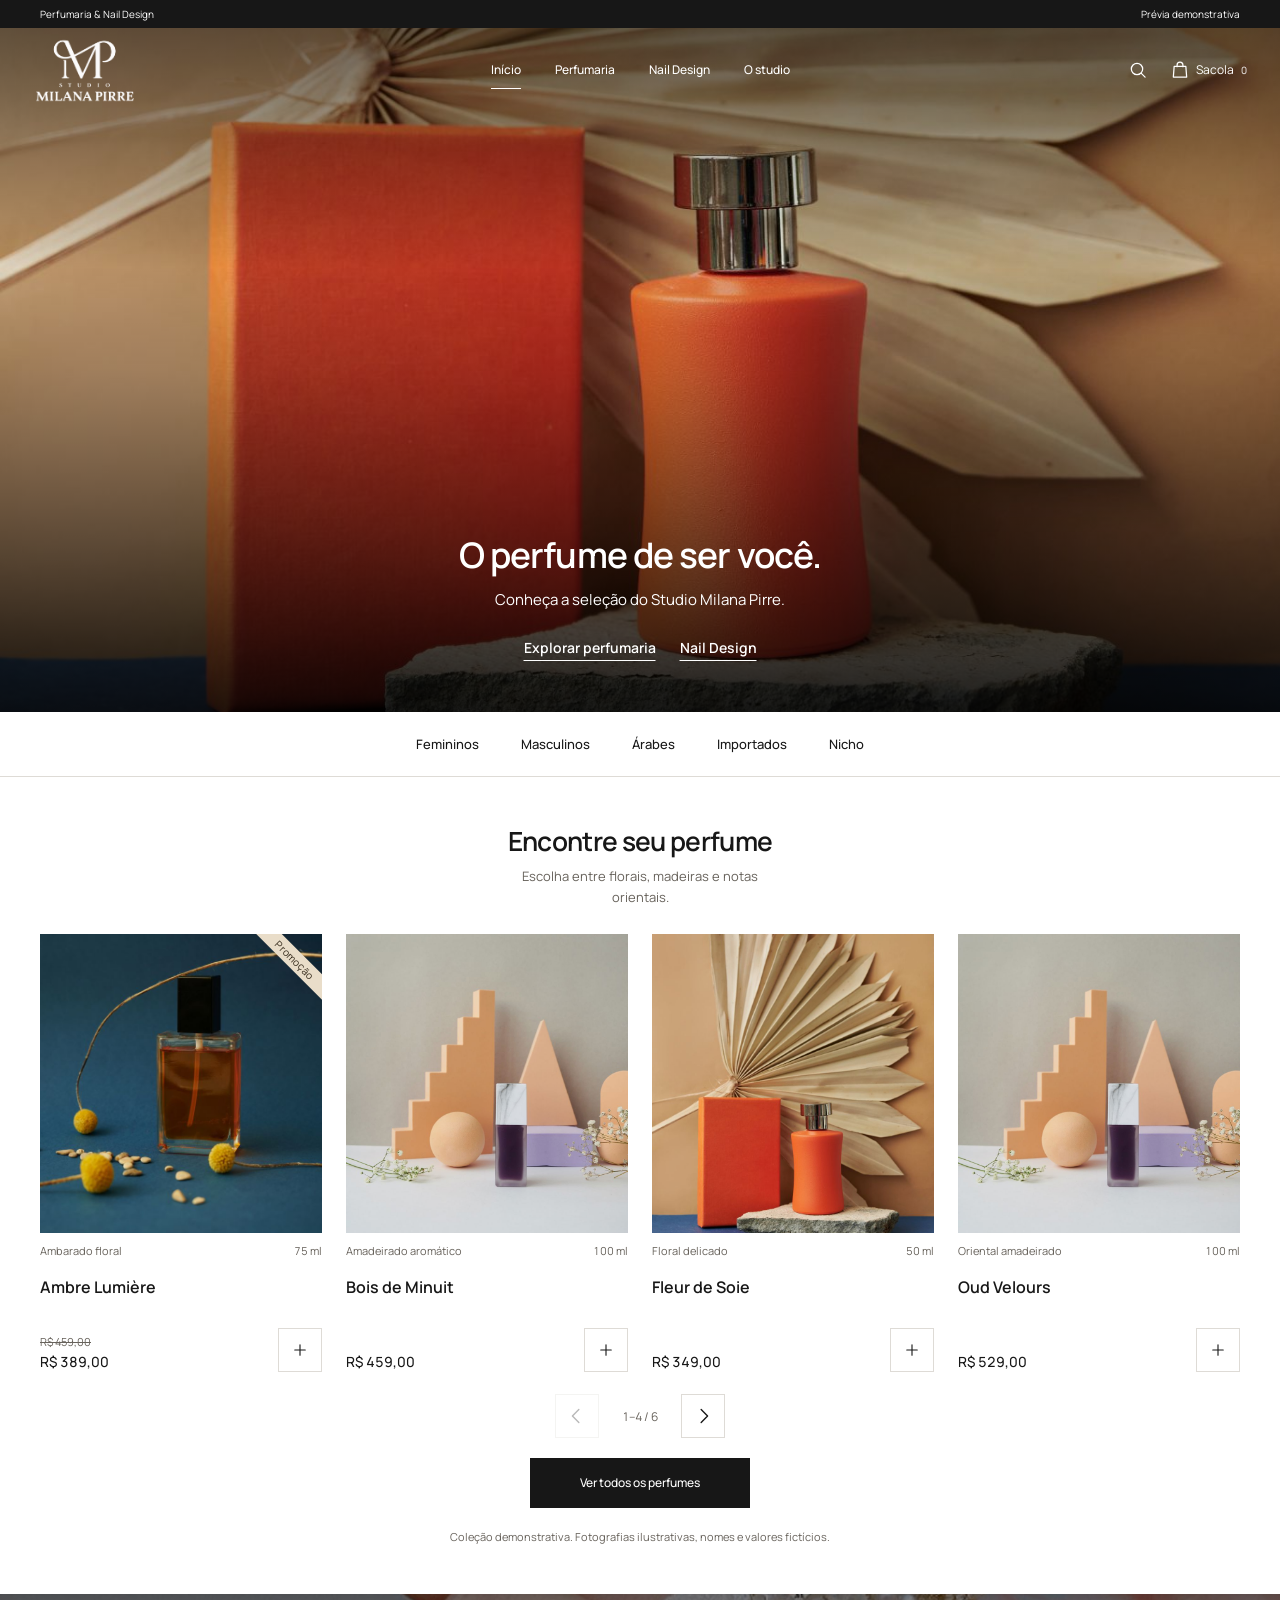
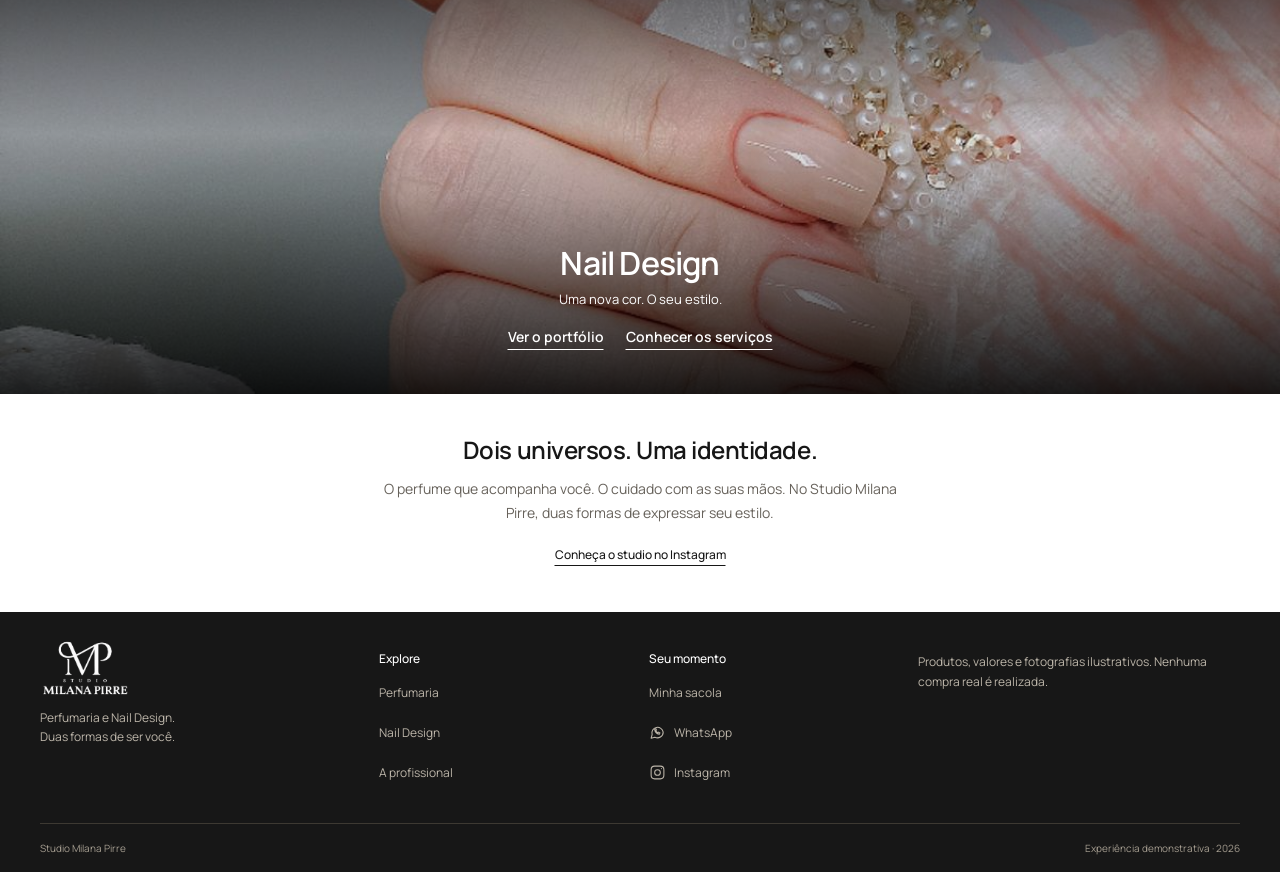
==== commit 2543244d: "Redesenha experiencia mobile e compacta loja e portfolio" ====
--- a/index.html
+++ b/index.html
@@ -1,21 +1,27 @@
 <!doctype html>
 <html lang="pt-BR">
 <head>
-<meta charset="utf-8"><meta name="viewport" content="width=device-width,initial-scale=1"><meta name="theme-color" content="#171717"><meta name="description" content="Studio Milana Pirre. Perfumaria e Nail Design: duas formas de expressar quem você é. Conheça a coleção e o portfólio.">
+<meta charset="utf-8"><meta name="viewport" content="width=device-width,initial-scale=1"><meta name="theme-color" content="#171717"><meta name="description" content="Studio Milana Pirre. Explore a perfumaria e conheça os serviços e o portfólio de Nail Design.">
 <title>Studio Milana Pirre — Perfumaria & Nail Design</title>
-<link rel="icon" href="assets/images/logo.png" type="image/png"><link rel="stylesheet" href="assets/css/styles.css"><link rel="stylesheet" href="assets/css/editorial.css">
+<link rel="icon" href="assets/images/logo.png" type="image/png"><link rel="stylesheet" href="assets/css/styles.css?v=20261124m1"><link rel="stylesheet" href="assets/css/editorial.css?v=20261124m1">
 <link rel="preload" as="image" href="https://images.pexels.com/photos/8166788/pexels-photo-8166788.jpeg?auto=compress&amp;cs=tinysrgb&amp;w=1400">
-<script defer src="assets/js/config.js"></script><script defer src="assets/js/data.js"></script><script defer src="assets/js/app.js"></script><script defer src="assets/js/home.js"></script>
+<script defer src="assets/js/config.js"></script><script defer src="assets/js/data.js"></script><script defer src="assets/js/app.js?v=20261124m1"></script><script defer src="assets/js/home.js"></script>
 </head>
 <body data-page="inicio"><div id="site-header"></div>
 <main id="main">
-<section class="home-hero" aria-labelledby="hero-title">
- <div class="hero-copy"><h1 id="hero-title">A beleza<br>de ser <em>você.</em></h1><p>Fragrâncias que expressam sua personalidade. Cuidados que valorizam cada gesto.</p><div class="hero-actions"><a class="btn" href="perfumaria.html">Explorar perfumaria</a><a class="hero-secondary" href="nail-design.html">Conhecer Nail Design <span aria-hidden="true">↗</span></a></div></div>
- <div class="hero-visual"><figure class="hero-image"><img src="https://images.pexels.com/photos/8166788/pexels-photo-8166788.jpeg?auto=compress&amp;cs=tinysrgb&amp;w=1400" width="1400" height="1750" alt="Frasco coral sem marca entre folhas secas e pedra natural, referência de perfumaria" fetchpriority="high"><figcaption>Perfumaria</figcaption></figure><figure class="hero-nail"><img src="https://images.pexels.com/photos/13038494/pexels-photo-13038494.jpeg?auto=compress&amp;cs=tinysrgb&amp;w=1200" width="1200" height="1601" alt="Francesinha delicada em unhas quadradas, referência de Nail Design"><figcaption>Nail Design</figcaption></figure><p class="hero-photo-note">Fotografias de referência</p></div>
-</section>
-<section class="category-section container" aria-labelledby="categories-title"><h2 id="categories-title">Encontre o seu<br> próximo perfume.</h2><nav class="category-links" aria-label="Categorias de perfumes"><a href="perfumaria.html?categoria=Femininos">Femininos</a><a href="perfumaria.html?categoria=Masculinos">Masculinos</a><a href="perfumaria.html?categoria=Árabes">Árabes</a><a href="perfumaria.html?categoria=Importados">Importados</a><a href="perfumaria.html?categoria=Nicho">Nicho</a></nav></section>
-<section class="section container selection-section" aria-labelledby="selection-title"><div class="section-heading"><div><h2 id="selection-title">Qual será o seu?</h2><p>Florais leves, madeiras envolventes e novas descobertas.</p></div><a class="text-link" href="perfumaria.html">Ver todos os perfumes</a></div><div class="perfume-shelf" id="featured-products" role="region" aria-label="Seleção de perfumes; use as setas para navegar" tabindex="0"></div><div class="shelf-bottom"><p class="demo-note">Coleção demonstrativa. Fotografias ilustrativas, nomes e valores fictícios.</p><div class="shelf-controls"><span id="shelf-position" aria-live="polite"></span><button class="icon-button" id="perfume-prev" aria-label="Perfumes anteriores"></button><button class="icon-button" id="perfume-next" aria-label="Próximos perfumes"></button></div></div></section>
-<section class="studio-statement" id="studio" aria-labelledby="studio-title" data-reveal><div class="container statement-inner"><h2 id="studio-title">Dois universos.<br><em>Uma identidade.</em></h2><div><p>O perfume que você escolhe.<br>A cor que acompanha seus gestos.</p><p>No Studio Milana Pirre, perfumaria e Nail Design se encontram em uma mesma ideia: a beleza tem mais a ver com você do que com uma regra.</p></div></div></section>
-<section class="nail-editorial" aria-labelledby="nail-title" data-reveal><figure><img src="https://images.pexels.com/photos/34941684/pexels-photo-34941684.jpeg?auto=compress&amp;cs=tinysrgb&amp;w=1200" width="1200" height="1598" alt="Manicure nude com pérolas, referência visual de acabamento" loading="lazy"><figcaption>Fotografia de referência · portfólio autoral em breve</figcaption></figure><div class="nail-editorial-copy"><h2 id="nail-title">A cor muda.<br>O cuidado fica.</h2><p>Do acabamento natural ao alongamento. Conheça as possibilidades para as suas mãos e encontre inspiração no universo Nail Design.</p><ul class="service-inline-list"><li>Alongamento</li><li>Blindagem</li><li>Manutenção</li><li>Esmaltação em gel</li></ul><a class="btn" href="nail-design.html#portfolio">Conhecer o portfólio</a><a class="text-link" href="nail-design.html#perfil">A profissional e seus cuidados</a></div></section>
-<section class="help-section container" aria-labelledby="help-title"><div><h2 id="help-title">O studio,<br>mais de perto.</h2><p>Conheça nossa proposta e acompanhe<br>os próximos passos da marca.</p><button class="text-link" data-contact="instagram">Acompanhar no Instagram</button></div><div class="faq-list"><details><summary>Sobre esta apresentação</summary><p>Esta é uma prévia do Studio Milana Pirre. Você pode explorar a coleção e simular uma compra. Os produtos e valores são fictícios; nenhum pagamento é realizado.</p></details><details><summary>Sobre as fotografias</summary><p>As imagens são referências visuais de banco de fotografias. Não representam produtos disponíveis ou trabalhos realizados pela profissional. O catálogo e o portfólio oficiais serão apresentados pelo studio.</p></details><details><summary>Como entrar em contato?</summary><p>Os perfis oficiais serão informados pelo studio. Enquanto isso, os botões de contato apresentam um estado demonstrativo, sem envio de mensagens.</p></details></div></section>
+ <section class="campaign-hero" aria-labelledby="hero-title">
+  <img class="campaign-photo" src="https://images.pexels.com/photos/8166788/pexels-photo-8166788.jpeg?auto=compress&amp;cs=tinysrgb&amp;w=1400" width="1400" height="1750" alt="Frasco coral em uma composição de perfumaria, fotografia ilustrativa" fetchpriority="high">
+  <div class="campaign-copy"><h1 id="hero-title">O perfume de ser você.</h1><p>Conheça a seleção do Studio Milana Pirre.</p><div class="campaign-actions"><a class="campaign-link" href="perfumaria.html">Explorar perfumaria</a><a class="campaign-link" href="nail-design.html">Nail Design</a></div></div>
+ </section>
+ <section class="category-strip" aria-label="Explore a perfumaria"><nav class="category-links" aria-label="Categorias de perfumes"><a href="perfumaria.html?categoria=Femininos">Femininos</a><a href="perfumaria.html?categoria=Masculinos">Masculinos</a><a href="perfumaria.html?categoria=Árabes">Árabes</a><a href="perfumaria.html?categoria=Importados">Importados</a><a href="perfumaria.html?categoria=Nicho">Nicho</a></nav></section>
+ <section class="section container selection-section" aria-labelledby="selection-title">
+  <div class="section-heading"><h2 id="selection-title">Encontre seu perfume</h2><p>Escolha entre florais, madeiras e notas orientais.</p></div>
+  <div class="perfume-shelf" id="featured-products" role="region" aria-label="Seleção de perfumes; use as setas para navegar" tabindex="0"></div>
+  <div class="shelf-bottom"><div class="shelf-controls"><button class="icon-button" id="perfume-prev" aria-label="Perfumes anteriores"></button><span id="shelf-position" aria-live="polite"></span><button class="icon-button" id="perfume-next" aria-label="Próximos perfumes"></button></div><a class="btn" href="perfumaria.html">Ver todos os perfumes</a><p class="demo-note">Coleção demonstrativa. Fotografias ilustrativas, nomes e valores fictícios.</p></div>
+ </section>
+ <section class="nail-campaign" aria-labelledby="nail-title">
+  <img src="https://images.pexels.com/photos/34941684/pexels-photo-34941684.jpeg?auto=compress&amp;cs=tinysrgb&amp;w=1200" width="1200" height="1598" alt="Manicure nude com pérolas, fotografia de referência" loading="lazy">
+  <div class="nail-campaign-copy"><h2 id="nail-title">Nail Design</h2><p>Uma nova cor. O seu estilo.</p><div class="campaign-actions"><a class="campaign-link" href="nail-design.html#portfolio">Ver o portfólio</a><a class="campaign-link" href="nail-design.html#servicos">Conhecer os serviços</a></div></div>
+ </section>
+ <section class="studio-statement" id="studio" aria-labelledby="studio-title"><h2 id="studio-title">Dois universos. Uma identidade.</h2><p>O perfume que acompanha você. O cuidado com as suas mãos. No Studio Milana Pirre, duas formas de expressar seu estilo.</p><button class="text-link" data-contact="instagram">Conheça o studio no Instagram</button></section>
 </main><div id="site-footer"></div><noscript><p class="noscript-note">Ative o JavaScript para explorar a coleção, usar a sacola e visualizar o portfólio.</p></noscript></body></html>
--- a/assets/css/styles.css
+++ b/assets/css/styles.css
@@ -32,3 +32,74 @@
 @media(min-width:640px){.product-card .product-family{font-size:.75rem}.product-card .product-price{font-size:.9375rem}.product-card .product-price small{font-size:.6875rem}.product-card-info h3{min-height:2.6em}}
 @media(min-width:900px){.header-main{height:94px}.header-main .brand-logo{width:140px;height:86px}.header-main .brand-logo img{width:160px;left:-10px;top:-57px}.announcement{height:26px}.desktop-nav{min-height:46px;gap:48px}.desktop-nav a{min-height:46px;font-size:.8125rem}.desktop-nav a[aria-current]::after{bottom:6px}.studio-contact{font-size:.75rem}.header-search span{font-size:.75rem}.header-right{gap:24px}.product-card .product-family{min-height:1.6em}}
 @media(prefers-reduced-motion:reduce){.menu-dialog[open]{animation:none}.product-photo:hover img{transform:none}}
+
+
+/* Compact storefront navigation and product scale. */
+:root{--space-page:16px;--paper:#fff;--line:#dedbd6}
+body{background:#fff;padding-bottom:0}
+html{scroll-padding-top:16px;scroll-padding-bottom:20px}
+a,button,input,select,summary,textarea{scroll-margin-block:16px}
+.announcement{height:28px;min-height:28px;background:var(--ink);color:#fff;padding:4px 16px;font-size:.625rem;letter-spacing:0}
+.announcement-demo{font-size:.625rem}
+.site-header{background:#fff;color:var(--ink);border-bottom:1px solid var(--line)}
+.header-main.container{width:calc(100% - 24px);max-width:1360px;height:72px;display:grid;grid-template-columns:1fr auto 1fr;gap:0}
+.header-main .brand-logo{width:91px;height:56px}
+.header-main .brand-logo img{width:104px;left:-7px;top:-37px;filter:brightness(0)}
+.header-left,.header-right{gap:0}
+.header-left{justify-content:flex-start}
+.header-right{justify-content:flex-end}
+.header-search{min-width:44px;min-height:44px;padding:10px;justify-content:center}
+.header-search span{position:absolute;width:1px;height:1px;overflow:hidden;clip-path:inset(50%)}
+.header-main .cart-link{min-width:44px;min-height:44px;gap:3px}
+.header-main .cart-link [data-cart-count]{font-size:.625rem;min-width:8px}
+.header-main .icon{width:20px;height:20px}
+.cart-label,.studio-contact,.mobile-bottom-nav{display:none}
+.desktop-nav{display:none}
+body[data-page="inicio"] .site-header{position:absolute;left:0;right:0;top:28px;z-index:20;background:transparent;color:#fff;border:0}
+body[data-page="inicio"] .header-main .brand-logo img{filter:none}
+body[data-page="inicio"] .icon-button:hover{background:#ffffff18}
+.menu-dialog{background:#fff;width:min(90%,360px);padding:22px 20px}
+.menu-dialog nav>a{font:500 1.1rem/1.4 var(--font-body);padding-block:13px;border-bottom:1px solid var(--line)}
+.menu-categories{border-top:0;padding-block:12px;gap:0 12px}
+.menu-categories a{font-size:.8125rem}
+.dialog-top h2{font:600 1.3rem/1.3 var(--font-body)}
+.toast{bottom:20px}
+.product-photo{aspect-ratio:1/1.08;background:#f2f0eb}
+.product-card-info{padding-top:10px}
+.product-card .product-family{font-size:.6875rem;line-height:1.4;min-height:2.8em;gap:5px;margin:0 0 4px}
+.product-card h3,.product-card-info h3{font:600 .875rem/1.35 var(--font-body);letter-spacing:0;min-height:2.7em;margin:0 0 8px;text-wrap:initial}
+.product-card .product-card-bottom{display:grid;grid-template-columns:minmax(0,1fr) 44px;align-items:end;gap:4px}
+.product-card .product-price{font-size:.8125rem;line-height:1.5}
+.product-card .product-price small{display:none}
+.product-card .product-old-price{font-size:.6875rem;min-height:1.5em}
+.product-card .add-product{width:44px;height:44px;min-width:44px;min-height:44px;border:1px solid var(--line)}
+.product-ribbon{font-size:.625rem;line-height:18px;width:118px;right:-32px;top:17px;letter-spacing:.025em}
+.product-grid{gap:24px 12px}
+.section-heading h2{font-family:var(--font-body);font-weight:600}
+.site-footer{padding-top:28px}
+.footer-main{gap:22px 24px;padding-bottom:24px}
+.footer-intro{display:flex;align-items:center;gap:18px}
+.footer-intro>.brand{margin:0}
+.footer-intro .brand-logo{width:91px;height:56px}
+.footer-intro .brand-logo img{width:104px;left:-7px;top:-37px}
+.footer-intro p{font-size:.6875rem;line-height:1.6}
+.footer-column{gap:0}
+.footer-column h2{font-size:.75rem;margin-bottom:6px}
+.footer-column a,.footer-column button{font-size:.6875rem;min-height:40px;padding:8px 0}
+.site-footer .footer-note>p{display:none}
+.footer-note>span{font-size:.6875rem;line-height:1.65;max-width:none}
+.footer-bottom{padding-block:16px;gap:12px;font-size:.625rem}
+.reveal-ready,.reveal-ready.is-revealed{opacity:1;transform:none;transition:none}
+@media(min-width:640px){
+ :root{--space-page:28px}.product-card h3,.product-card-info h3{font-size:1rem}.product-card .product-price{font-size:.875rem}.product-card .product-family{font-size:.6875rem;min-height:2.8em}
+ .footer-main{grid-template-columns:1.35fr 1fr 1fr;gap:30px}.footer-intro{display:block}.footer-intro>.brand{margin-bottom:12px}.footer-note{grid-column:1/-1}
+}
+@media(min-width:900px){
+ :root{--space-page:40px}.announcement{padding-inline:40px}.header-main.container{width:calc(100% - 64px);height:84px;grid-template-columns:160px 1fr 160px;gap:24px}
+ .header-left{display:none}.header-main>.brand{grid-column:1;grid-row:1}.header-main .brand-logo{width:106px;height:65px}.header-main .brand-logo img{width:121px;left:-8px;top:-43px}
+ .header-right{grid-column:3;grid-row:1;gap:10px}.desktop-nav{grid-column:2;grid-row:1;display:flex;min-height:44px;gap:34px;border:0;background:transparent;color:inherit}
+ .desktop-nav a{font:500 .75rem/1.4 var(--font-body);min-height:44px;white-space:nowrap}.desktop-nav a[aria-current]::after{bottom:3px;background:currentColor}
+ .desktop-nav a:hover{color:inherit;text-decoration:underline}.cart-label{display:inline;font-size:.75rem}.header-main .cart-link{gap:6px}
+ .footer-main{grid-template-columns:1.3fr 1fr 1fr 1.4fr;padding-bottom:30px;gap:40px}.footer-note{grid-column:auto;padding-top:12px}.footer-column{padding-top:10px}
+ .footer-intro p,.footer-column a,.footer-column button,.footer-note>span{font-size:.75rem}
+}
--- a/assets/css/editorial.css
+++ b/assets/css/editorial.css
@@ -1,7 +1,57 @@
-/* Composition of the home, built on the shared boutique system. */
-.home-hero .hero-image img{min-height:0}
-.home-hero{display:grid;grid-template-areas:'image' 'copy';background:var(--paper);padding:20px var(--space-page) 30px;max-width:1536px;margin:auto;gap:26px}.hero-copy{padding:0;display:block}.hero-copy h1{font-size:clamp(2.7rem,11.8vw,4rem);line-height:1.02;letter-spacing:-.035em;margin:0 0 16px;text-wrap:initial}.hero-copy h1 br{display:block}.hero-copy h1 em{font-weight:400}.hero-copy>p{font-size:.875rem;line-height:1.75;margin-bottom:20px;max-width:34ch;color:#595143}.hero-copy>p br:first-child{display:none}.hero-copy>p br:last-child{display:none}.hero-actions{display:flex;align-items:center;gap:16px;flex-wrap:wrap}.hero-copy .btn{min-height:48px;padding:13px 18px}.hero-secondary{display:inline-flex;align-items:center;gap:8px;font-size:.8125rem;margin:0;min-height:44px}.hero-secondary span{font-size:1rem}.hero-visual{grid-area:image;display:grid;grid-template-columns:1.55fr 1fr;gap:12px;position:relative;align-items:end;padding-bottom:18px;min-width:0}.hero-image,.hero-nail{margin:0;position:relative;overflow:hidden}.hero-image{grid-area:auto}.hero-image img{width:100%;height:218px;object-fit:cover;object-position:50% 71%}.hero-nail img{width:100%;height:162px;object-fit:cover;object-position:50% 47%}.hero-image figcaption,.hero-nail figcaption{position:static;font:400 .6875rem/1.5 var(--font-body);padding:8px 0 0;background:none;color:var(--muted)}.hero-photo-note{position:absolute;bottom:-2px;right:0;color:var(--muted);font-size:.625rem;line-height:1.4}.category-section{padding-block:26px 32px;display:grid;gap:18px;border-top:1px solid var(--line);border-bottom:0}.category-section h2{font-size:1.65rem;line-height:1.2;margin:0}.category-section h2 br{display:none}.category-links{display:grid;grid-template-columns:1fr 1fr;gap:0 22px}.category-links a{font-family:var(--font-display);font-size:1.35rem;padding:10px 0;border:0;border-bottom:1px solid var(--line);justify-content:space-between;min-height:48px;transition:color .2s,border-color .2s}.category-links a::after{content:'↗';font-family:var(--font-body);font-size:.8rem;color:var(--muted)}.category-links a:hover{background:none;color:#795e35;border-color:#795e35}.selection-section{padding-block:30px 48px}.selection-section .section-heading{margin-bottom:26px;gap:16px}.selection-section h2{font-size:2.3rem;margin-bottom:12px}.selection-section .section-heading p{font-size:.875rem;max-width:36ch}.selection-section .text-link{font-size:.8125rem}.perfume-shelf{display:flex;gap:14px;overflow-x:auto;overscroll-behavior-x:contain;scroll-snap-type:x mandatory;scrollbar-width:none;position:relative;padding:4px 0 10px}.perfume-shelf::-webkit-scrollbar{display:none}.perfume-shelf>.product-card{flex:0 0 calc((100% - 14px)/2);scroll-snap-align:start;scroll-snap-stop:always;display:flex;flex-direction:column}.perfume-shelf .product-photo{width:100%;flex:none;aspect-ratio:4/5}.perfume-shelf .product-card-info{display:flex;flex-direction:column;flex:1;padding-top:15px}.perfume-shelf h3{font-size:1.2rem;min-height:2.6em;margin-bottom:16px}.perfume-shelf .product-card-bottom{margin-top:auto;align-items:end;flex-wrap:nowrap}.shelf-bottom{display:flex;flex-direction:column-reverse;gap:16px;margin-top:18px}.shelf-controls{display:flex;gap:10px;align-items:center;justify-content:flex-end}.shelf-controls>span{font-size:.75rem;color:var(--muted);font-variant-numeric:tabular-nums;margin-right:10px}.shelf-controls .icon-button{border:1px solid var(--line)}.shelf-controls .icon-button:disabled{opacity:.3;cursor:default}.shelf-bottom .demo-note{max-width:70ch}.studio-statement{background:var(--ink);color:var(--paper);padding:44px 0}.statement-inner{display:grid;gap:26px}.studio-statement h2{font-size:clamp(2.3rem,4.4vw,4.2rem);line-height:1.15}.studio-statement h2 em{color:var(--champagne);font-weight:400}.statement-inner>div>p{font-size:.9375rem;line-height:1.85;color:#d3ccbf;max-width:48ch}.statement-inner>div>p+p{margin-top:18px}.nail-editorial{background:#eee7dc}.nail-editorial figure img{height:350px;object-position:50% 55%}.nail-editorial-copy{padding:34px var(--space-page) 42px}.nail-editorial-copy h2{font-size:2.6rem;line-height:1.12}.nail-editorial-copy>p{font-size:.9375rem;line-height:1.85}.service-inline-list{display:grid;grid-template-columns:1fr 1fr;gap:0 22px;max-width:none;width:100%;margin:24px 0 30px;font-size:.8125rem}.service-inline-list li{padding:11px 0;border-bottom:1px solid #cfc3b0}.nail-editorial .btn{width:fit-content}.nail-editorial figcaption{font-size:.6875rem;max-width:calc(100% - 32px)}.help-section{border-top:0;padding-block:48px}.help-section h2{font-size:2.4rem}
-@media(min-width:640px){.home-hero{grid-template-areas:'copy image';grid-template-columns:.85fr 1.15fr;gap:32px;align-items:center;padding-block:38px 42px}.hero-copy h1{font-size:clamp(3.2rem,5.9vw,5.6rem);line-height:1.05;margin-bottom:24px}.hero-copy h1 br{display:block}.hero-copy>p br{display:block!important}.hero-copy>p{font-size:.9375rem;line-height:1.85;margin-bottom:28px}.hero-visual{grid-template-columns:1.7fr 1fr;gap:16px;padding-bottom:22px}.hero-image img{height:410px;object-position:50% 60%}.hero-nail img{height:240px}.hero-nail{padding-bottom:38px}.hero-image figcaption,.hero-nail figcaption{font-size:.75rem;padding-top:10px}.hero-photo-note{font-size:.6875rem}.hero-actions{align-items:flex-start;flex-direction:column;gap:14px}.category-section{padding-block:32px 40px;gap:28px}.category-links{grid-template-columns:repeat(5,minmax(0,1fr));gap:22px}.category-links a{font-size:1.4rem}.selection-section{padding-block:40px 64px}.selection-section h2{font-size:3rem}.selection-section .section-heading p{font-size:1rem;max-width:none}.perfume-shelf{gap:24px}.perfume-shelf>.product-card{flex-basis:calc((100% - 48px)/3)}.perfume-shelf h3{font-size:1.5rem}.shelf-bottom{flex-direction:row;justify-content:space-between;align-items:center;gap:32px}.shelf-controls{flex-shrink:0}.statement-inner{grid-template-columns:1.1fr 1fr;gap:64px;align-items:center}.studio-statement{padding-block:64px}.nail-editorial-copy{padding:48px}.nail-editorial figure img{height:480px}.nail-editorial-copy h2{font-size:3rem}.help-section{padding-block:64px}}
-@media(min-width:1000px){.home-hero{padding:40px max(48px,calc((100vw - 1360px)/2)) 50px;grid-template-columns:.85fr 1.15fr;gap:56px;min-height:0}.hero-copy h1{font-size:clamp(4rem,5.7vw,5.6rem)}.hero-image img{height:490px}.hero-nail img{height:280px}.hero-nail{padding-bottom:50px}.hero-actions{gap:16px}.hero-copy .btn{padding-inline:26px}.category-section{grid-template-columns:240px 1fr;align-items:center;gap:50px}.category-section h2{font-size:1.8rem}.category-section h2 br{display:block}.category-links a{font-size:1.5rem}.selection-section{padding-block:40px 74px}.perfume-shelf>.product-card{flex-basis:calc((100% - 72px)/4)}.perfume-shelf h3{min-height:2.6em}.nail-editorial{grid-template-columns:1fr 1fr}.nail-editorial figure{min-height:580px}.nail-editorial figure img{height:100%;position:absolute;inset:0}.nail-editorial-copy{padding:64px max(48px,calc((100vw - 1280px)/2)) 64px 72px;min-width:0}.nail-editorial-copy>p{max-width:40ch}.nail-editorial-copy h2{font-size:clamp(3rem,3.7vw,3.7rem)}.help-section{padding-block:72px}}
-
-@media(max-width:639px){.hero-actions{display:grid;grid-template-columns:1fr 1fr;gap:12px}.hero-copy .btn{font-size:.75rem;padding-inline:10px}.hero-secondary{font-size:.75rem;justify-content:center}.hero-secondary span{display:none}.hero-copy>p{max-width:36ch}.hero-copy h1{font-size:2.8rem}.hero-visual{padding-bottom:20px}}
+/* Campaign storefront: compact on phones, led by the requested reference. */
+.campaign-hero{position:relative;isolation:isolate;display:flex;align-items:flex-end;justify-content:center;height:clamp(390px,55svh,480px);min-height:0;background:#826d51;overflow:hidden;color:#fff;text-align:center}
+.campaign-photo{position:absolute;inset:0;width:100%;height:100%;object-fit:cover;object-position:50% 63%;z-index:-2}
+.campaign-hero::after,.nail-campaign::after{content:'';position:absolute;inset:0;z-index:-1;background:linear-gradient(180deg,#0008 0%,#0001 35%,#0003 50%,#000d 100%);pointer-events:none}
+.campaign-copy{width:100%;padding:0 24px 30px}
+.campaign-copy h1{font:600 1.6rem/1.2 var(--font-body);letter-spacing:-.025em;max-width:20ch;margin:0 auto 12px;text-wrap:balance}
+.campaign-copy p{font-size:.8125rem;line-height:1.6;margin:0 auto 14px;color:#fff}
+.campaign-actions{display:flex;align-items:center;justify-content:center;gap:24px;flex-wrap:wrap}
+.campaign-link{display:inline-flex;align-items:center;justify-content:center;min-height:44px;font-size:.8125rem;font-weight:600;text-decoration:underline;text-underline-offset:7px;text-decoration-thickness:1px;color:inherit}
+.campaign-link:hover{text-decoration-thickness:2px}
+.campaign-link:focus-visible,body[data-page="inicio"] .site-header :focus-visible{outline-color:#fff}
+.category-strip{border-bottom:1px solid var(--line);overflow:hidden;background:#fff}
+.category-links{display:flex;flex-wrap:nowrap;justify-content:flex-start;gap:24px;overflow-x:auto;overscroll-behavior-x:contain;scrollbar-width:none;padding:0 20px;max-width:1280px;margin:auto}
+.category-links::-webkit-scrollbar{display:none}
+.category-links a{flex-shrink:0;display:flex;align-items:center;border:0;background:none;min-height:58px;padding:0;font:500 .75rem/1.4 var(--font-body);white-space:nowrap}
+.category-links a:hover{color:var(--ink);background:none;text-decoration:underline}
+.selection-section{padding-block:32px 36px}
+.selection-section .section-heading{display:block;text-align:center;margin:0 0 22px}
+.selection-section .section-heading h2{font:600 1.375rem/1.25 var(--font-body);letter-spacing:-.025em;margin:0 0 8px}
+.selection-section .section-heading p{font-size:.8125rem;line-height:1.6;margin:auto;max-width:34ch}
+.perfume-shelf{display:flex;gap:12px;overflow-x:auto;overscroll-behavior-x:contain;scroll-snap-type:x mandatory;scrollbar-width:none;padding:0 0 4px;position:relative}
+.perfume-shelf::-webkit-scrollbar{display:none}
+.perfume-shelf>.product-card{flex:0 0 calc((100% - 12px)/2);display:flex;flex-direction:column;scroll-snap-align:start;scroll-snap-stop:always}
+.perfume-shelf .product-photo{flex:none;width:100%;aspect-ratio:1/1.08}
+.perfume-shelf .product-card-info{display:flex;flex-direction:column;flex:1;padding-top:10px}
+.perfume-shelf .product-card-bottom{margin-top:auto}
+.shelf-bottom{display:grid;gap:16px;margin-top:18px}
+.shelf-controls{display:flex;align-items:center;justify-content:center;gap:14px}
+.shelf-controls>span{font-size:.75rem;color:var(--muted);font-variant-numeric:tabular-nums;min-width:54px;text-align:center}
+.shelf-controls .icon-button{border:1px solid var(--line)}
+.shelf-controls .icon-button:disabled{opacity:.3;cursor:default}
+.shelf-bottom>.btn{justify-self:center;min-width:220px;font-size:.75rem}
+.shelf-bottom .demo-note{text-align:center;font-size:.6875rem;line-height:1.55;max-width:60ch;margin:auto}
+.nail-campaign{display:flex;isolation:isolate;position:relative;align-items:flex-end;justify-content:center;height:260px;overflow:hidden;background:#d4bcb4;color:#fff;text-align:center}
+.nail-campaign>img{position:absolute;inset:0;z-index:-2;width:100%;height:100%;object-fit:cover;object-position:50% 48%}
+.nail-campaign-copy{padding:26px 20px;width:100%}
+.nail-campaign h2{font:600 1.5rem/1.2 var(--font-body);letter-spacing:-.025em;margin-bottom:6px}
+.nail-campaign p{font-size:.8125rem;margin:0 auto 6px}
+.nail-campaign .campaign-actions{gap:22px}
+.studio-statement{padding:32px 24px 34px;text-align:center;background:#fff;color:var(--ink)}
+.studio-statement h2{font:600 1.25rem/1.3 var(--font-body);letter-spacing:-.02em;margin-bottom:12px}
+.studio-statement p{font-size:.8125rem;line-height:1.75;color:var(--muted);max-width:58ch;margin:0 auto}
+.studio-statement .text-link{font-size:.75rem;margin-top:12px}
+@media(min-width:640px){
+ .campaign-hero{height:580px}.campaign-copy{padding-bottom:44px}.campaign-copy h1{font-size:2rem;max-width:none}.campaign-copy p{font-size:.9375rem}.campaign-link{font-size:.875rem}
+ .category-links{justify-content:center;gap:42px}.category-links a{min-height:64px;font-size:.8125rem}
+ .selection-section{padding-block:42px 44px}.selection-section .section-heading{margin-bottom:26px}.selection-section .section-heading h2{font-size:1.65rem}
+ .perfume-shelf{gap:20px}.perfume-shelf>.product-card{flex-basis:calc((100% - 40px)/3)}
+ .shelf-bottom{gap:20px}.nail-campaign{height:350px}.nail-campaign h2{font-size:1.8rem}.nail-campaign-copy{padding-bottom:34px}.studio-statement{padding-block:40px}
+}
+@media(min-width:1000px){
+ .campaign-hero{height:min(690px,76vh);min-height:500px}.campaign-photo{object-position:50% 84%}.campaign-copy h1{font-size:2.2rem}.campaign-copy{padding-bottom:42px}
+ .selection-section{padding-block:48px}.perfume-shelf{gap:24px}.perfume-shelf>.product-card{flex-basis:calc((100% - 72px)/4)}
+ .selection-section .product-photo{aspect-ratio:1/1.06}.nail-campaign{height:400px}.nail-campaign>img{object-position:50% 47%}.nail-campaign h2{font-size:2rem}
+ .studio-statement h2{font-size:1.5rem}.studio-statement p{font-size:.875rem}
+}
+@media(max-height:500px) and (max-width:899px){.campaign-hero{height:330px;min-height:0}.campaign-copy{padding-bottom:18px}.campaign-copy h1{font-size:1.6rem}.campaign-photo{object-position:50% 75%}}
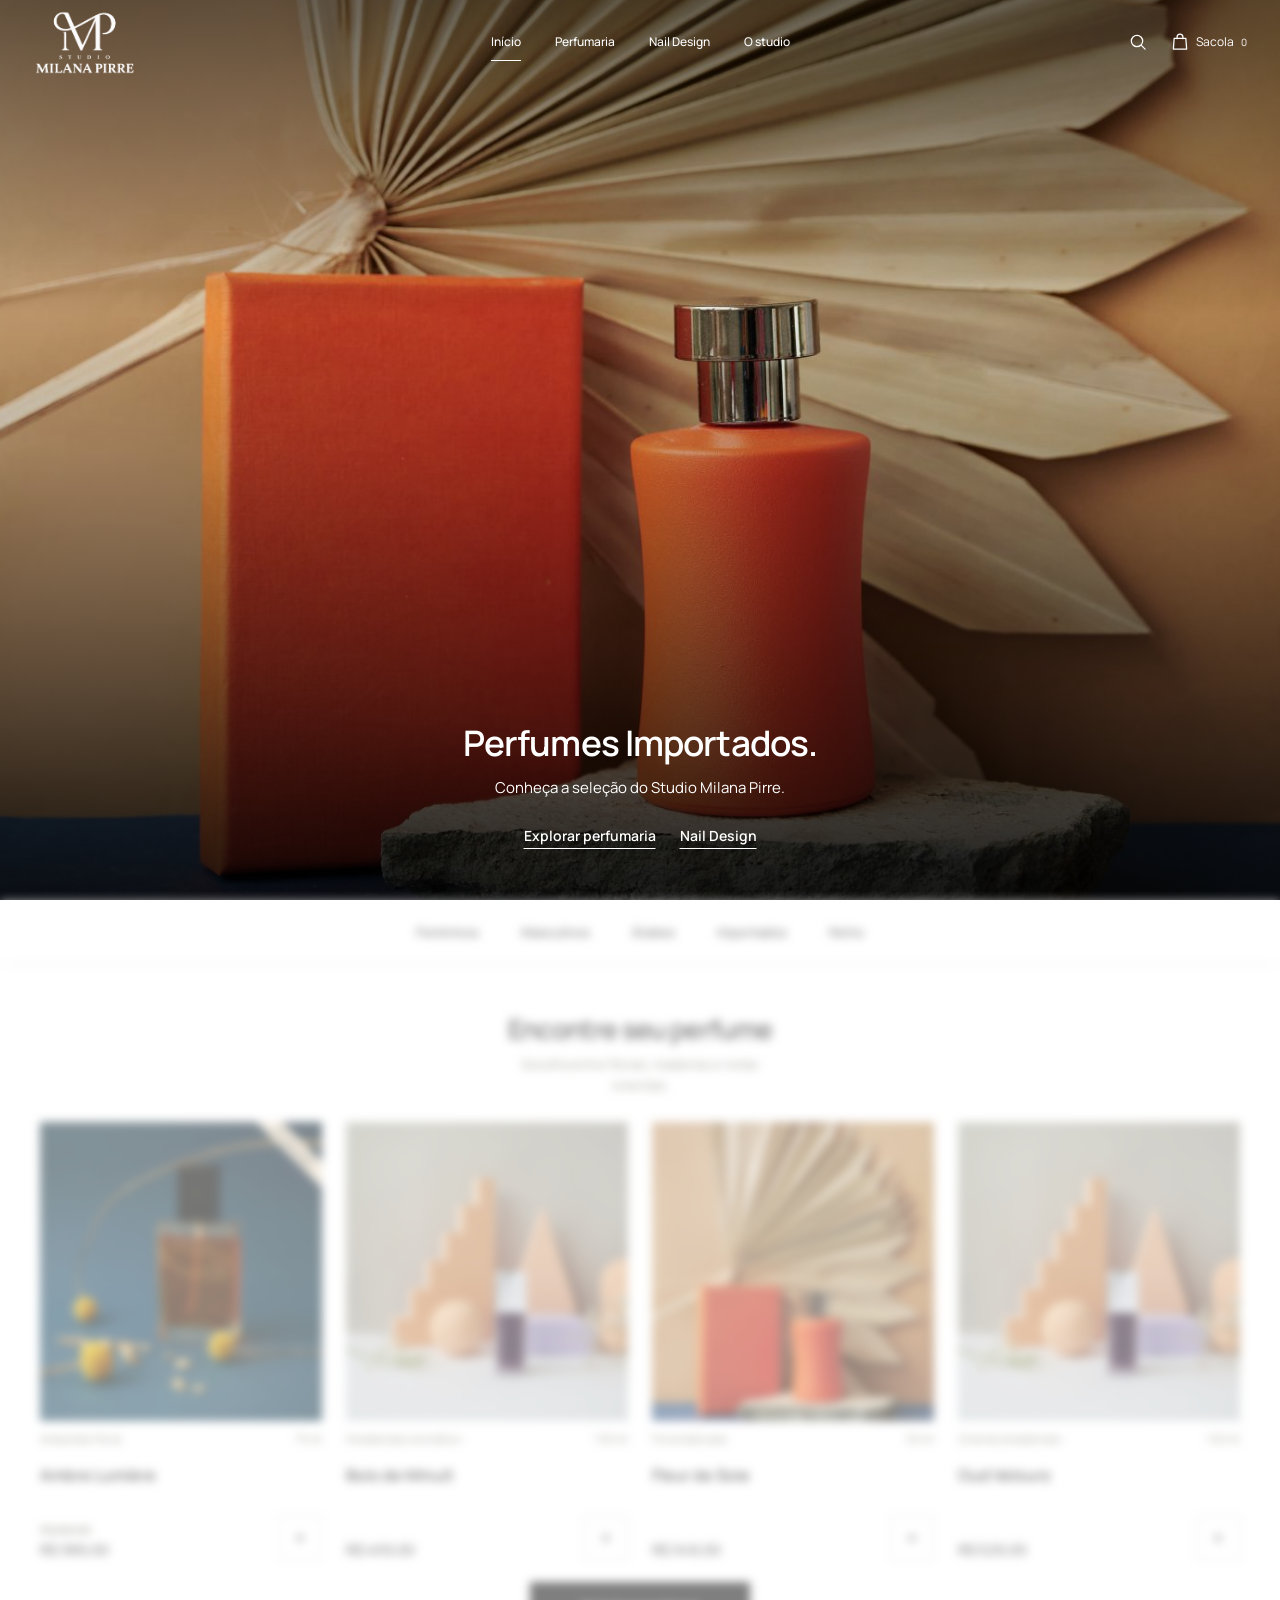
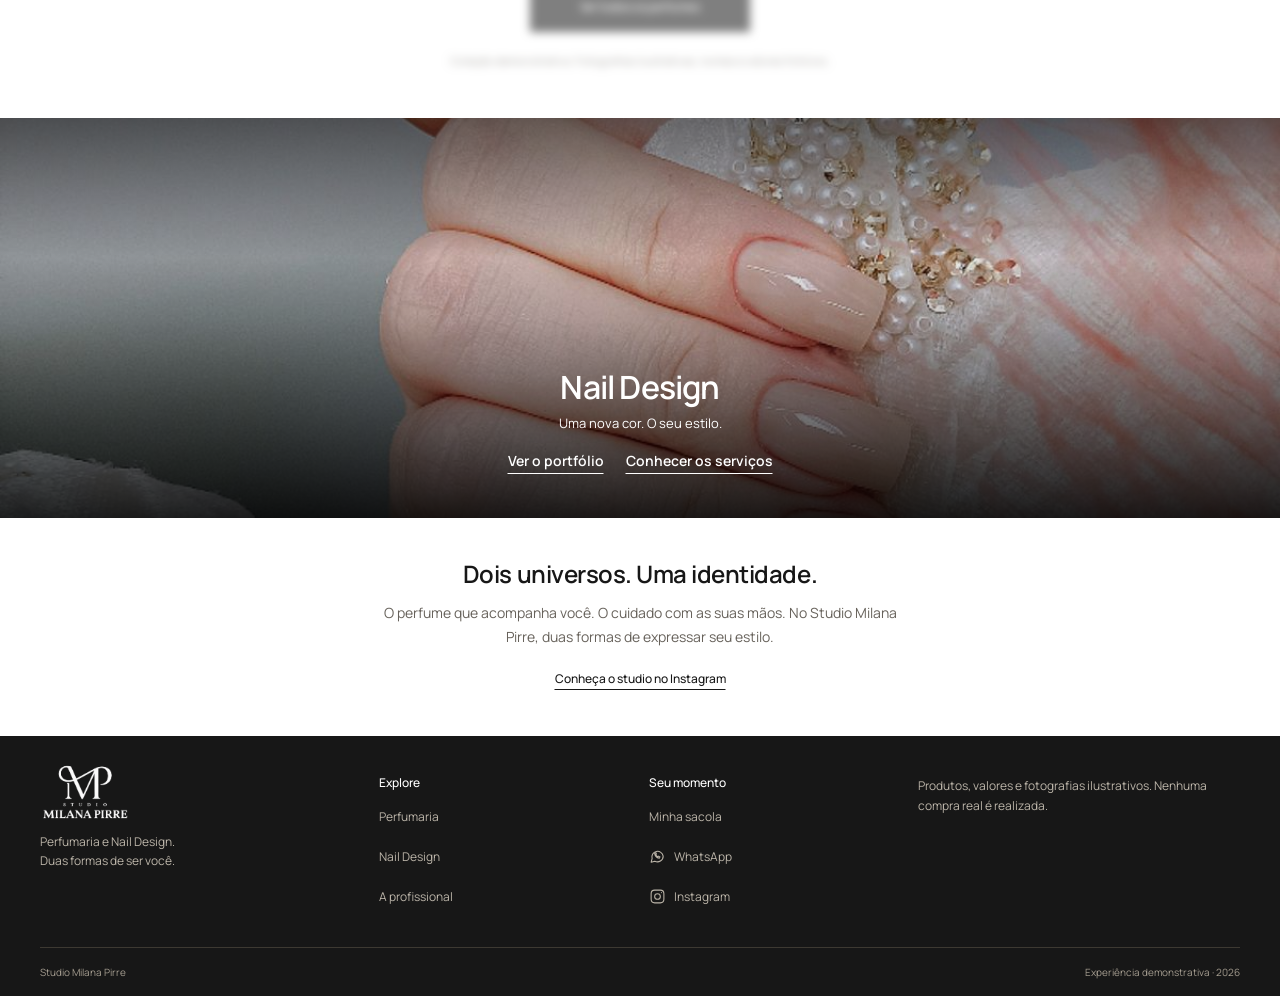
==== commit 4519f591: "Restaura navegacao mobile e aprimora abertura e Nail Design" ====
--- a/index.html
+++ b/index.html
@@ -3,22 +3,24 @@
 <head>
 <meta charset="utf-8"><meta name="viewport" content="width=device-width,initial-scale=1"><meta name="theme-color" content="#171717"><meta name="description" content="Studio Milana Pirre. Explore a perfumaria e conheça os serviços e o portfólio de Nail Design.">
 <title>Studio Milana Pirre — Perfumaria & Nail Design</title>
-<link rel="icon" href="assets/images/logo.png" type="image/png"><link rel="stylesheet" href="assets/css/styles.css?v=20261124m1"><link rel="stylesheet" href="assets/css/editorial.css?v=20261124m1">
+<link rel="icon" href="assets/images/logo.png" type="image/png"><link rel="stylesheet" href="assets/css/styles.css?v=20261124m2"><link rel="stylesheet" href="assets/css/editorial.css?v=20261124m2">
 <link rel="preload" as="image" href="https://images.pexels.com/photos/8166788/pexels-photo-8166788.jpeg?auto=compress&amp;cs=tinysrgb&amp;w=1400">
-<script defer src="assets/js/config.js"></script><script defer src="assets/js/data.js"></script><script defer src="assets/js/app.js?v=20261124m1"></script><script defer src="assets/js/home.js"></script>
+<script defer src="assets/js/config.js"></script><script defer src="assets/js/data.js"></script><script defer src="assets/js/app.js?v=20261124m2"></script><script defer src="assets/js/home.js?v=20261124m2"></script>
 </head>
 <body data-page="inicio"><div id="site-header"></div>
 <main id="main">
  <section class="campaign-hero" aria-labelledby="hero-title">
   <img class="campaign-photo" src="https://images.pexels.com/photos/8166788/pexels-photo-8166788.jpeg?auto=compress&amp;cs=tinysrgb&amp;w=1400" width="1400" height="1750" alt="Frasco coral em uma composição de perfumaria, fotografia ilustrativa" fetchpriority="high">
-  <div class="campaign-copy"><h1 id="hero-title">O perfume de ser você.</h1><p>Conheça a seleção do Studio Milana Pirre.</p><div class="campaign-actions"><a class="campaign-link" href="perfumaria.html">Explorar perfumaria</a><a class="campaign-link" href="nail-design.html">Nail Design</a></div></div>
+  <div class="campaign-copy"><h1 id="hero-title">Perfumes Importados.</h1><p>Conheça a seleção do Studio Milana Pirre.</p><div class="campaign-actions"><a class="campaign-link" href="perfumaria.html">Explorar perfumaria</a><a class="campaign-link" href="nail-design.html">Nail Design</a></div></div>
  </section>
+ <div class="home-discovery">
  <section class="category-strip" aria-label="Explore a perfumaria"><nav class="category-links" aria-label="Categorias de perfumes"><a href="perfumaria.html?categoria=Femininos">Femininos</a><a href="perfumaria.html?categoria=Masculinos">Masculinos</a><a href="perfumaria.html?categoria=Árabes">Árabes</a><a href="perfumaria.html?categoria=Importados">Importados</a><a href="perfumaria.html?categoria=Nicho">Nicho</a></nav></section>
  <section class="section container selection-section" aria-labelledby="selection-title">
   <div class="section-heading"><h2 id="selection-title">Encontre seu perfume</h2><p>Escolha entre florais, madeiras e notas orientais.</p></div>
-  <div class="perfume-shelf" id="featured-products" role="region" aria-label="Seleção de perfumes; use as setas para navegar" tabindex="0"></div>
-  <div class="shelf-bottom"><div class="shelf-controls"><button class="icon-button" id="perfume-prev" aria-label="Perfumes anteriores"></button><span id="shelf-position" aria-live="polite"></span><button class="icon-button" id="perfume-next" aria-label="Próximos perfumes"></button></div><a class="btn" href="perfumaria.html">Ver todos os perfumes</a><p class="demo-note">Coleção demonstrativa. Fotografias ilustrativas, nomes e valores fictícios.</p></div>
+  <div class="perfume-shelf" id="featured-products" role="region" aria-label="Seleção de perfumes; deslize para explorar" tabindex="0"></div>
+  <div class="shelf-bottom"><a class="btn" href="perfumaria.html">Ver todos os perfumes</a><p class="demo-note">Coleção demonstrativa. Fotografias ilustrativas, nomes e valores fictícios.</p></div>
  </section>
+ </div>
  <section class="nail-campaign" aria-labelledby="nail-title">
   <img src="https://images.pexels.com/photos/34941684/pexels-photo-34941684.jpeg?auto=compress&amp;cs=tinysrgb&amp;w=1200" width="1200" height="1598" alt="Manicure nude com pérolas, fotografia de referência" loading="lazy">
   <div class="nail-campaign-copy"><h2 id="nail-title">Nail Design</h2><p>Uma nova cor. O seu estilo.</p><div class="campaign-actions"><a class="campaign-link" href="nail-design.html#portfolio">Ver o portfólio</a><a class="campaign-link" href="nail-design.html#servicos">Conhecer os serviços</a></div></div>
--- a/assets/css/styles.css
+++ b/assets/css/styles.css
@@ -35,16 +35,16 @@
 
 
 /* Compact storefront navigation and product scale. */
-:root{--space-page:16px;--paper:#fff;--line:#dedbd6}
-body{background:#fff;padding-bottom:0}
+:root{--space-page:16px;--paper:#fff;--line:#dedbd6;--mobile-nav-height:0px}
+body{background:#fff;padding-bottom:var(--mobile-nav-height)}
 html{scroll-padding-top:16px;scroll-padding-bottom:20px}
 a,button,input,select,summary,textarea{scroll-margin-block:16px}
 .announcement{height:28px;min-height:28px;background:var(--ink);color:#fff;padding:4px 16px;font-size:.625rem;letter-spacing:0}
 .announcement-demo{font-size:.625rem}
-.site-header{background:#fff;color:var(--ink);border-bottom:1px solid var(--line)}
+.site-header{background:var(--ink);color:#fff;border-bottom:1px solid #302e2a}
 .header-main.container{width:calc(100% - 24px);max-width:1360px;height:72px;display:grid;grid-template-columns:1fr auto 1fr;gap:0}
 .header-main .brand-logo{width:91px;height:56px}
-.header-main .brand-logo img{width:104px;left:-7px;top:-37px;filter:brightness(0)}
+.header-main .brand-logo img{width:104px;left:-7px;top:-37px;filter:none}
 .header-left,.header-right{gap:0}
 .header-left{justify-content:flex-start}
 .header-right{justify-content:flex-end}
@@ -53,9 +53,9 @@
 .header-main .cart-link{min-width:44px;min-height:44px;gap:3px}
 .header-main .cart-link [data-cart-count]{font-size:.625rem;min-width:8px}
 .header-main .icon{width:20px;height:20px}
-.cart-label,.studio-contact,.mobile-bottom-nav{display:none}
+.cart-label,.studio-contact{display:none}
 .desktop-nav{display:none}
-body[data-page="inicio"] .site-header{position:absolute;left:0;right:0;top:28px;z-index:20;background:transparent;color:#fff;border:0}
+body[data-page="inicio"] .site-header{position:absolute;left:0;right:0;top:0;z-index:20;background:transparent;color:#fff;border:0}
 body[data-page="inicio"] .header-main .brand-logo img{filter:none}
 body[data-page="inicio"] .icon-button:hover{background:#ffffff18}
 .menu-dialog{background:#fff;width:min(90%,360px);padding:22px 20px}
@@ -63,7 +63,7 @@
 .menu-categories{border-top:0;padding-block:12px;gap:0 12px}
 .menu-categories a{font-size:.8125rem}
 .dialog-top h2{font:600 1.3rem/1.3 var(--font-body)}
-.toast{bottom:20px}
+.toast{bottom:calc(var(--mobile-nav-height) + 16px)}
 .product-photo{aspect-ratio:1/1.08;background:#f2f0eb}
 .product-card-info{padding-top:10px}
 .product-card .product-family{font-size:.6875rem;line-height:1.4;min-height:2.8em;gap:5px;margin:0 0 4px}
@@ -90,6 +90,13 @@
 .footer-note>span{font-size:.6875rem;line-height:1.65;max-width:none}
 .footer-bottom{padding-block:16px;gap:12px;font-size:.625rem}
 .reveal-ready,.reveal-ready.is-revealed{opacity:1;transform:none;transition:none}
+@media(max-width:899px){
+ :root{--mobile-nav-height:calc(60px + env(safe-area-inset-bottom,0px))}
+ html{scroll-padding-bottom:calc(var(--mobile-nav-height) + 20px)}
+ a,button,input,select,summary,textarea{scroll-margin-bottom:calc(var(--mobile-nav-height) + 16px)}
+ .mobile-bottom-nav{height:var(--mobile-nav-height);padding:5px 10px calc(5px + env(safe-area-inset-bottom,0px));display:grid;background:#fff;border-top:1px solid var(--line);z-index:50}
+ .mobile-bottom-nav a{min-height:48px;font-size:.6875rem;gap:3px}.mobile-bottom-nav .icon{width:20px;height:20px}
+}
 @media(min-width:640px){
  :root{--space-page:28px}.product-card h3,.product-card-info h3{font-size:1rem}.product-card .product-price{font-size:.875rem}.product-card .product-family{font-size:.6875rem;min-height:2.8em}
  .footer-main{grid-template-columns:1.35fr 1fr 1fr;gap:30px}.footer-intro{display:block}.footer-intro>.brand{margin-bottom:12px}.footer-note{grid-column:1/-1}
--- a/assets/css/editorial.css
+++ b/assets/css/editorial.css
@@ -1,14 +1,18 @@
 /* Campaign storefront: compact on phones, led by the requested reference. */
-.campaign-hero{position:relative;isolation:isolate;display:flex;align-items:flex-end;justify-content:center;height:clamp(390px,55svh,480px);min-height:0;background:#826d51;overflow:hidden;color:#fff;text-align:center}
+.campaign-hero{position:relative;isolation:isolate;display:flex;align-items:flex-end;justify-content:center;height:100vh;height:100svh;min-height:0;background:#826d51;overflow:hidden;color:#fff;text-align:center}
 .campaign-photo{position:absolute;inset:0;width:100%;height:100%;object-fit:cover;object-position:50% 63%;z-index:-2}
 .campaign-hero::after,.nail-campaign::after{content:'';position:absolute;inset:0;z-index:-1;background:linear-gradient(180deg,#0008 0%,#0001 35%,#0003 50%,#000d 100%);pointer-events:none}
-.campaign-copy{width:100%;padding:0 24px 30px}
+.campaign-copy{width:100%;padding:0 24px calc(var(--mobile-nav-height) + 32px)}
 .campaign-copy h1{font:600 1.6rem/1.2 var(--font-body);letter-spacing:-.025em;max-width:20ch;margin:0 auto 12px;text-wrap:balance}
 .campaign-copy p{font-size:.8125rem;line-height:1.6;margin:0 auto 14px;color:#fff}
 .campaign-actions{display:flex;align-items:center;justify-content:center;gap:24px;flex-wrap:wrap}
 .campaign-link{display:inline-flex;align-items:center;justify-content:center;min-height:44px;font-size:.8125rem;font-weight:600;text-decoration:underline;text-underline-offset:7px;text-decoration-thickness:1px;color:inherit}
 .campaign-link:hover{text-decoration-thickness:2px}
 .campaign-link:focus-visible,body[data-page="inicio"] .site-header :focus-visible{outline-color:#fff}
+.campaign-photo{filter:blur(var(--hero-blur,0px));opacity:var(--hero-opacity,1);transform:scale(1.015);transition:filter .14s ease-out,opacity .14s ease-out}
+.home-discovery{background:#fff;filter:blur(var(--discovery-blur,0px));opacity:var(--discovery-opacity,1);transition:filter .18s ease-out,opacity .18s ease-out}
+.home-discovery:focus-within{filter:none;opacity:1}
+.is-scroll-transitioning .campaign-photo,.home-discovery.is-scroll-transitioning{will-change:filter,opacity}
 .category-strip{border-bottom:1px solid var(--line);overflow:hidden;background:#fff}
 .category-links{display:flex;flex-wrap:nowrap;justify-content:flex-start;gap:24px;overflow-x:auto;overscroll-behavior-x:contain;scrollbar-width:none;padding:0 20px;max-width:1280px;margin:auto}
 .category-links::-webkit-scrollbar{display:none}
@@ -25,10 +29,6 @@
 .perfume-shelf .product-card-info{display:flex;flex-direction:column;flex:1;padding-top:10px}
 .perfume-shelf .product-card-bottom{margin-top:auto}
 .shelf-bottom{display:grid;gap:16px;margin-top:18px}
-.shelf-controls{display:flex;align-items:center;justify-content:center;gap:14px}
-.shelf-controls>span{font-size:.75rem;color:var(--muted);font-variant-numeric:tabular-nums;min-width:54px;text-align:center}
-.shelf-controls .icon-button{border:1px solid var(--line)}
-.shelf-controls .icon-button:disabled{opacity:.3;cursor:default}
 .shelf-bottom>.btn{justify-self:center;min-width:220px;font-size:.75rem}
 .shelf-bottom .demo-note{text-align:center;font-size:.6875rem;line-height:1.55;max-width:60ch;margin:auto}
 .nail-campaign{display:flex;isolation:isolate;position:relative;align-items:flex-end;justify-content:center;height:260px;overflow:hidden;background:#d4bcb4;color:#fff;text-align:center}
@@ -42,16 +42,17 @@
 .studio-statement p{font-size:.8125rem;line-height:1.75;color:var(--muted);max-width:58ch;margin:0 auto}
 .studio-statement .text-link{font-size:.75rem;margin-top:12px}
 @media(min-width:640px){
- .campaign-hero{height:580px}.campaign-copy{padding-bottom:44px}.campaign-copy h1{font-size:2rem;max-width:none}.campaign-copy p{font-size:.9375rem}.campaign-link{font-size:.875rem}
+ .campaign-copy{padding-bottom:calc(var(--mobile-nav-height) + 44px)}.campaign-copy h1{font-size:2rem;max-width:none}.campaign-copy p{font-size:.9375rem}.campaign-link{font-size:.875rem}
  .category-links{justify-content:center;gap:42px}.category-links a{min-height:64px;font-size:.8125rem}
  .selection-section{padding-block:42px 44px}.selection-section .section-heading{margin-bottom:26px}.selection-section .section-heading h2{font-size:1.65rem}
  .perfume-shelf{gap:20px}.perfume-shelf>.product-card{flex-basis:calc((100% - 40px)/3)}
  .shelf-bottom{gap:20px}.nail-campaign{height:350px}.nail-campaign h2{font-size:1.8rem}.nail-campaign-copy{padding-bottom:34px}.studio-statement{padding-block:40px}
 }
 @media(min-width:1000px){
- .campaign-hero{height:min(690px,76vh);min-height:500px}.campaign-photo{object-position:50% 84%}.campaign-copy h1{font-size:2.2rem}.campaign-copy{padding-bottom:42px}
+ .campaign-photo{object-position:50% 84%}.campaign-copy h1{font-size:2.2rem}.campaign-copy{padding-bottom:42px}
  .selection-section{padding-block:48px}.perfume-shelf{gap:24px}.perfume-shelf>.product-card{flex-basis:calc((100% - 72px)/4)}
  .selection-section .product-photo{aspect-ratio:1/1.06}.nail-campaign{height:400px}.nail-campaign>img{object-position:50% 47%}.nail-campaign h2{font-size:2rem}
  .studio-statement h2{font-size:1.5rem}.studio-statement p{font-size:.875rem}
 }
-@media(max-height:500px) and (max-width:899px){.campaign-hero{height:330px;min-height:0}.campaign-copy{padding-bottom:18px}.campaign-copy h1{font-size:1.6rem}.campaign-photo{object-position:50% 75%}}
+@media(max-height:500px) and (max-width:899px){.campaign-copy{padding-bottom:calc(var(--mobile-nav-height) + 16px)}.campaign-copy h1{font-size:1.6rem}.campaign-photo{object-position:50% 75%}}
+@media(prefers-reduced-motion:reduce){.campaign-photo,.home-discovery{filter:none!important;opacity:1!important;transition:none!important}.campaign-photo{transform:none}}
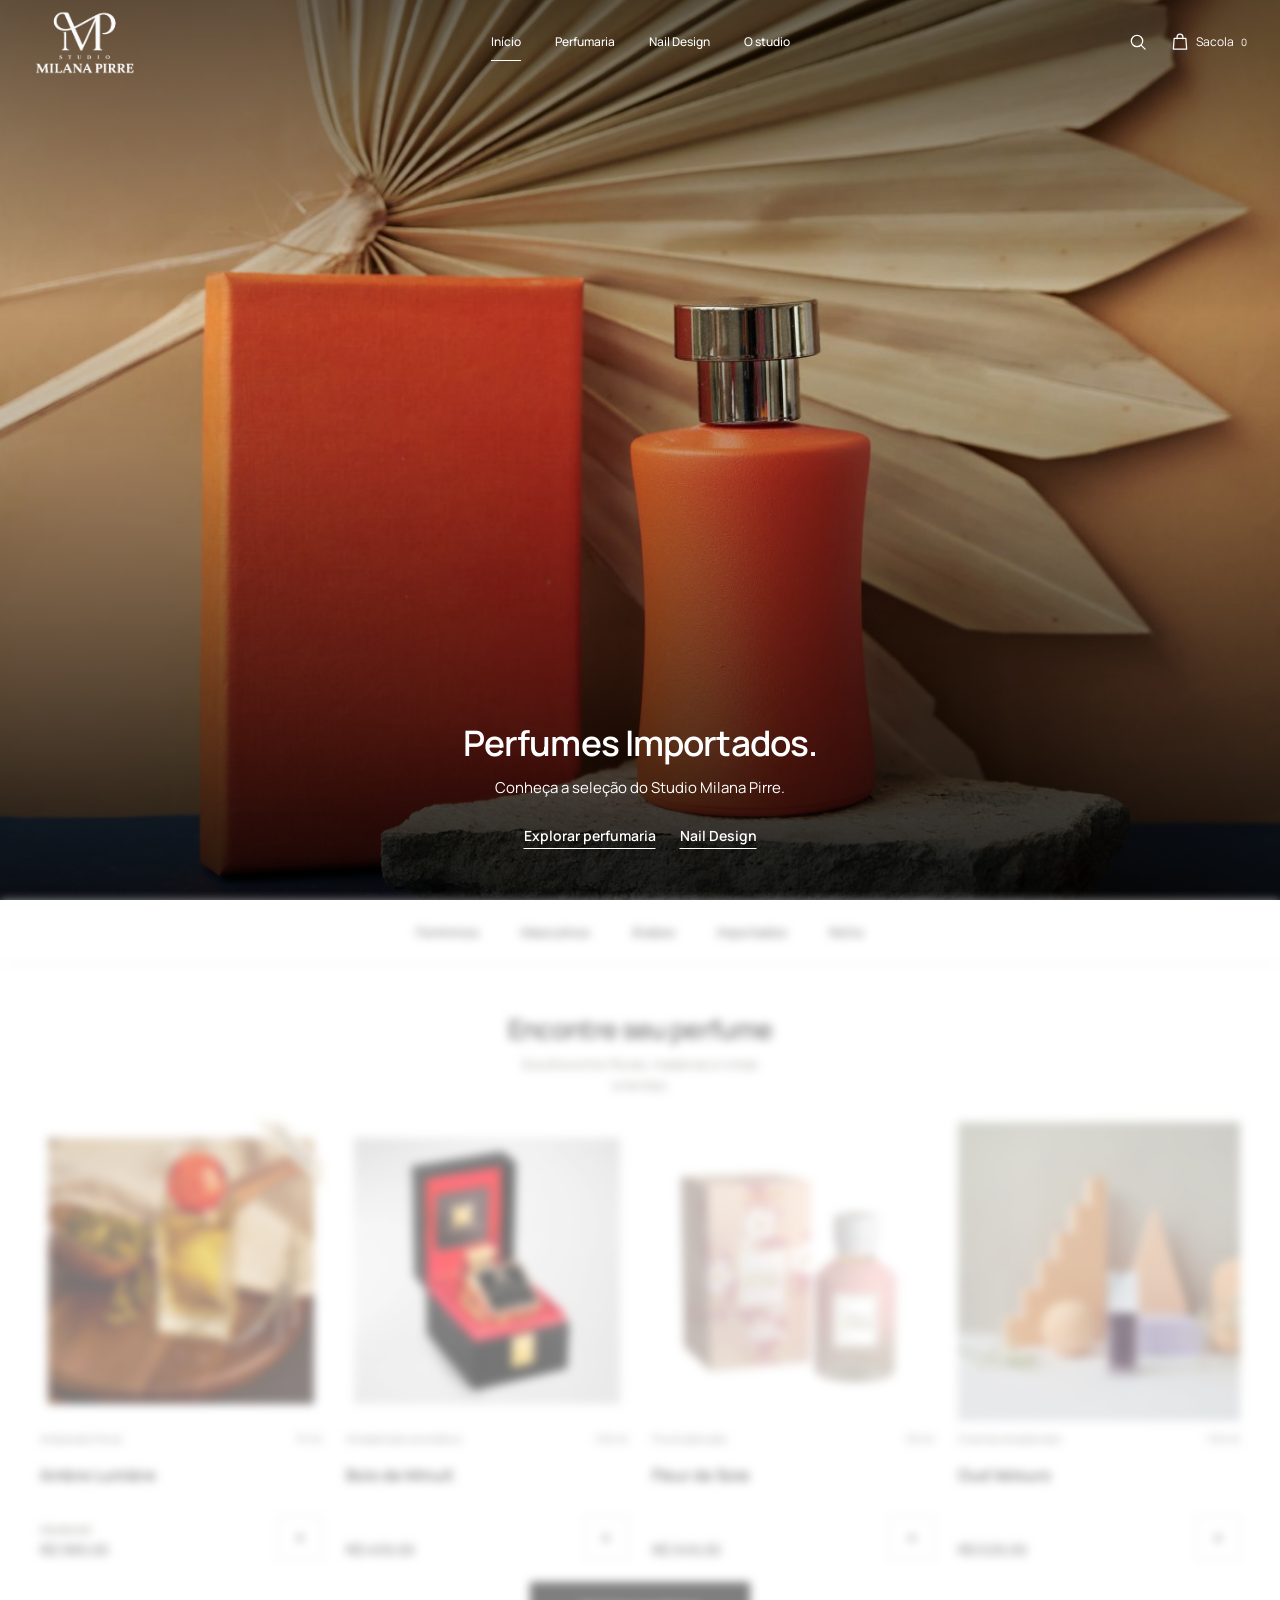
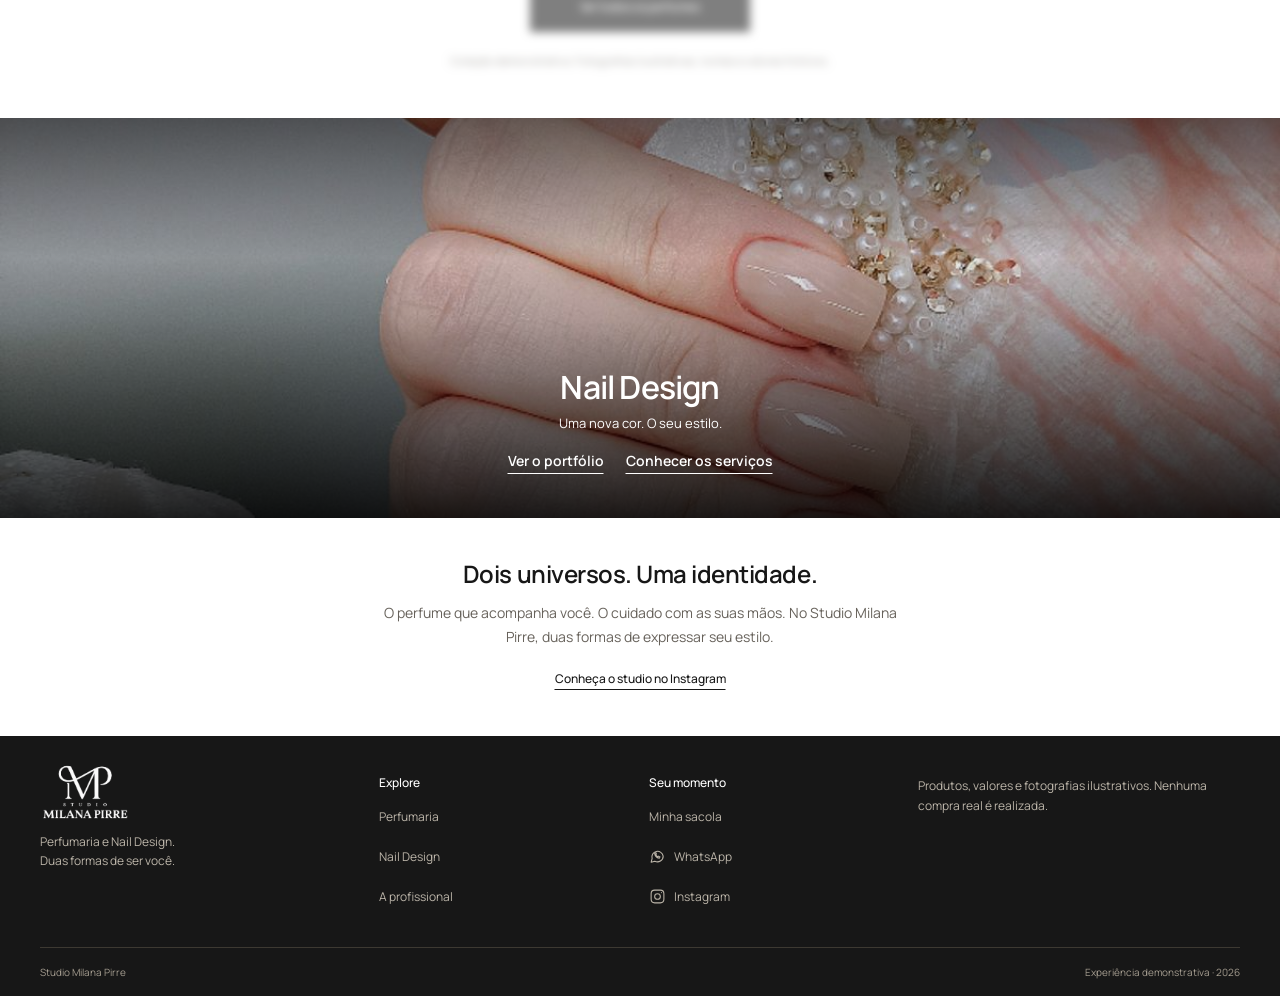
==== commit 10278d08: "Aplica fotos selecionadas aos perfumes correspondentes" ====
--- a/index.html
+++ b/index.html
@@ -3,9 +3,9 @@
 <head>
 <meta charset="utf-8"><meta name="viewport" content="width=device-width,initial-scale=1"><meta name="theme-color" content="#171717"><meta name="description" content="Studio Milana Pirre. Explore a perfumaria e conheça os serviços e o portfólio de Nail Design.">
 <title>Studio Milana Pirre — Perfumaria & Nail Design</title>
-<link rel="icon" href="assets/images/logo.png" type="image/png"><link rel="stylesheet" href="assets/css/styles.css?v=20261124m2"><link rel="stylesheet" href="assets/css/editorial.css?v=20261124m2">
+<link rel="icon" href="assets/images/logo.png" type="image/png"><link rel="stylesheet" href="assets/css/styles.css?v=20261124m3"><link rel="stylesheet" href="assets/css/editorial.css?v=20261124m3">
 <link rel="preload" as="image" href="https://images.pexels.com/photos/8166788/pexels-photo-8166788.jpeg?auto=compress&amp;cs=tinysrgb&amp;w=1400">
-<script defer src="assets/js/config.js"></script><script defer src="assets/js/data.js"></script><script defer src="assets/js/app.js?v=20261124m2"></script><script defer src="assets/js/home.js?v=20261124m2"></script>
+<script defer src="assets/js/config.js"></script><script defer src="assets/js/data.js?v=20261124m3"></script><script defer src="assets/js/app.js?v=20261124m3"></script><script defer src="assets/js/home.js?v=20261124m3"></script>
 </head>
 <body data-page="inicio"><div id="site-header"></div>
 <main id="main">
--- a/assets/css/styles.css
+++ b/assets/css/styles.css
@@ -65,6 +65,8 @@
 .dialog-top h2{font:600 1.3rem/1.3 var(--font-body)}
 .toast{bottom:calc(var(--mobile-nav-height) + 16px)}
 .product-photo{aspect-ratio:1/1.08;background:#f2f0eb}
+.product-photo-contain{background:#fff}
+.product-photo-contain img{object-fit:contain;padding:8px}
 .product-card-info{padding-top:10px}
 .product-card .product-family{font-size:.6875rem;line-height:1.4;min-height:2.8em;gap:5px;margin:0 0 4px}
 .product-card h3,.product-card-info h3{font:600 .875rem/1.35 var(--font-body);letter-spacing:0;min-height:2.7em;margin:0 0 8px;text-wrap:initial}
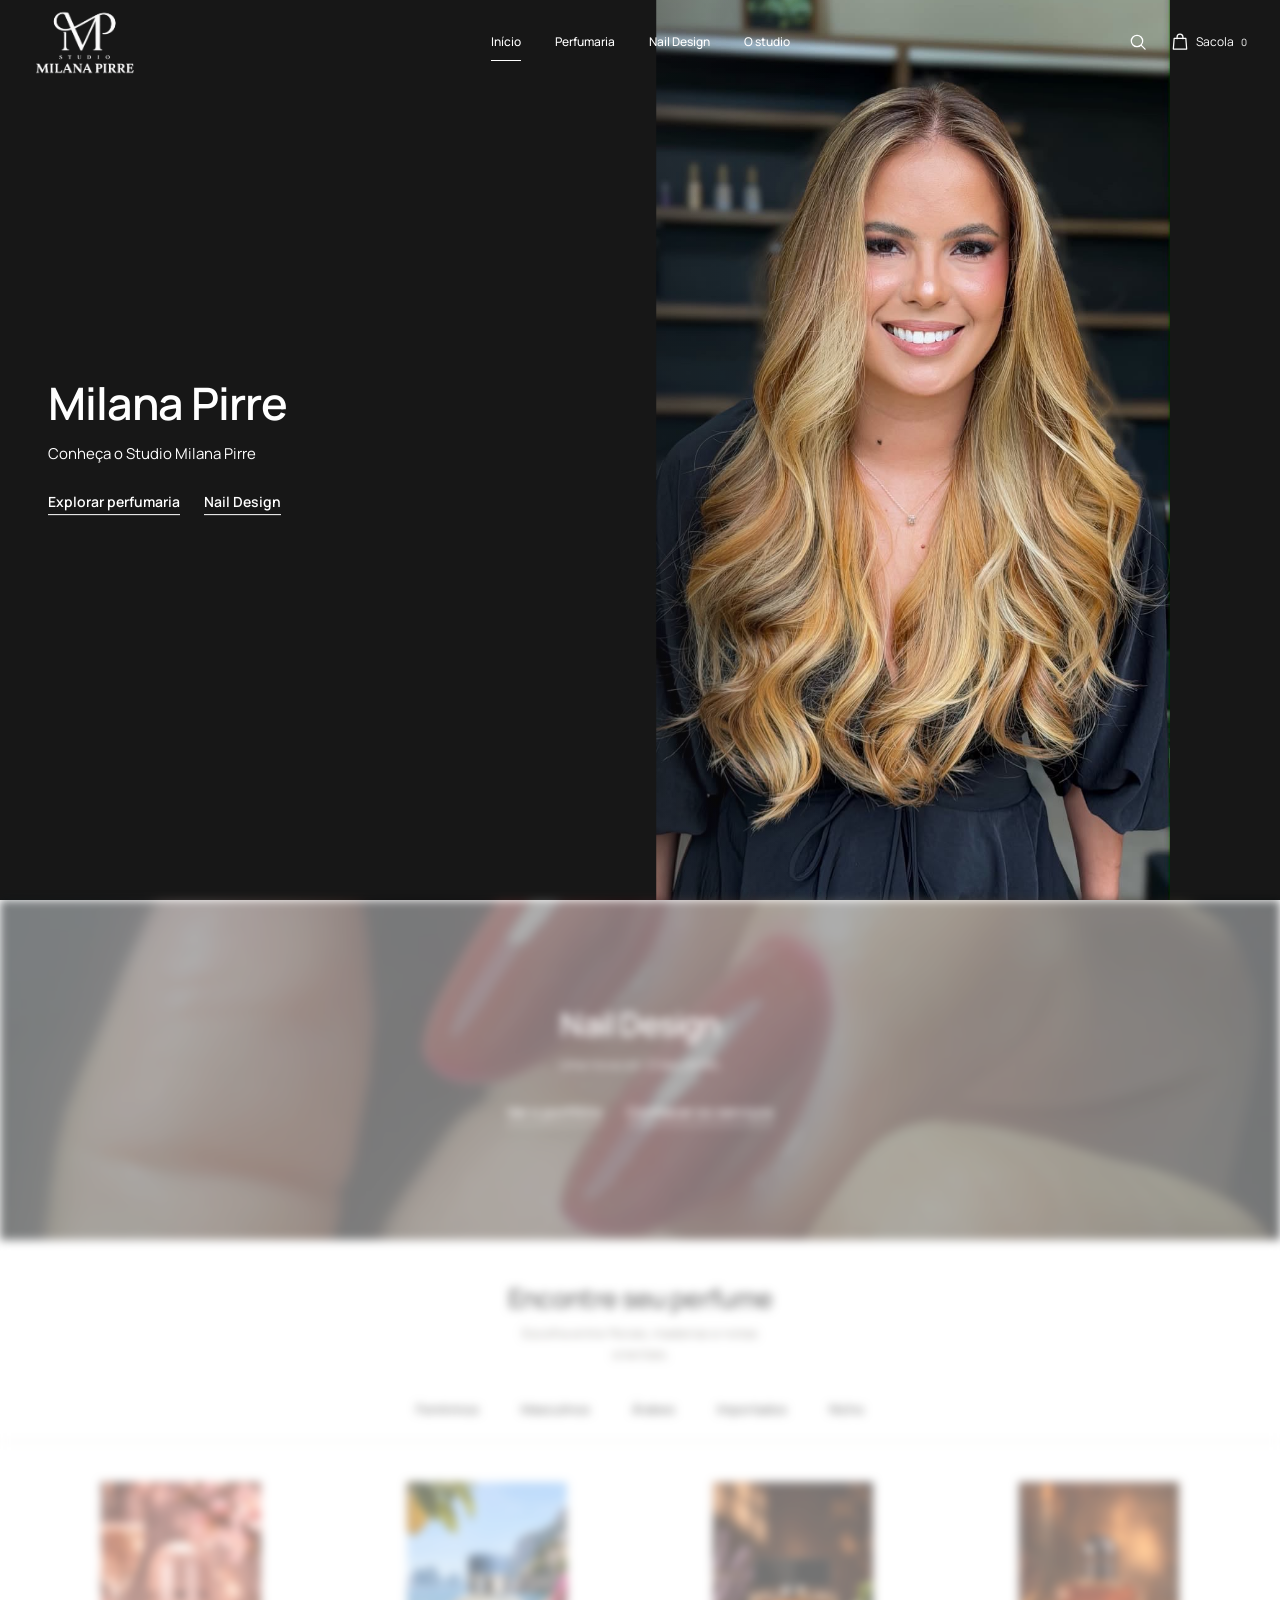
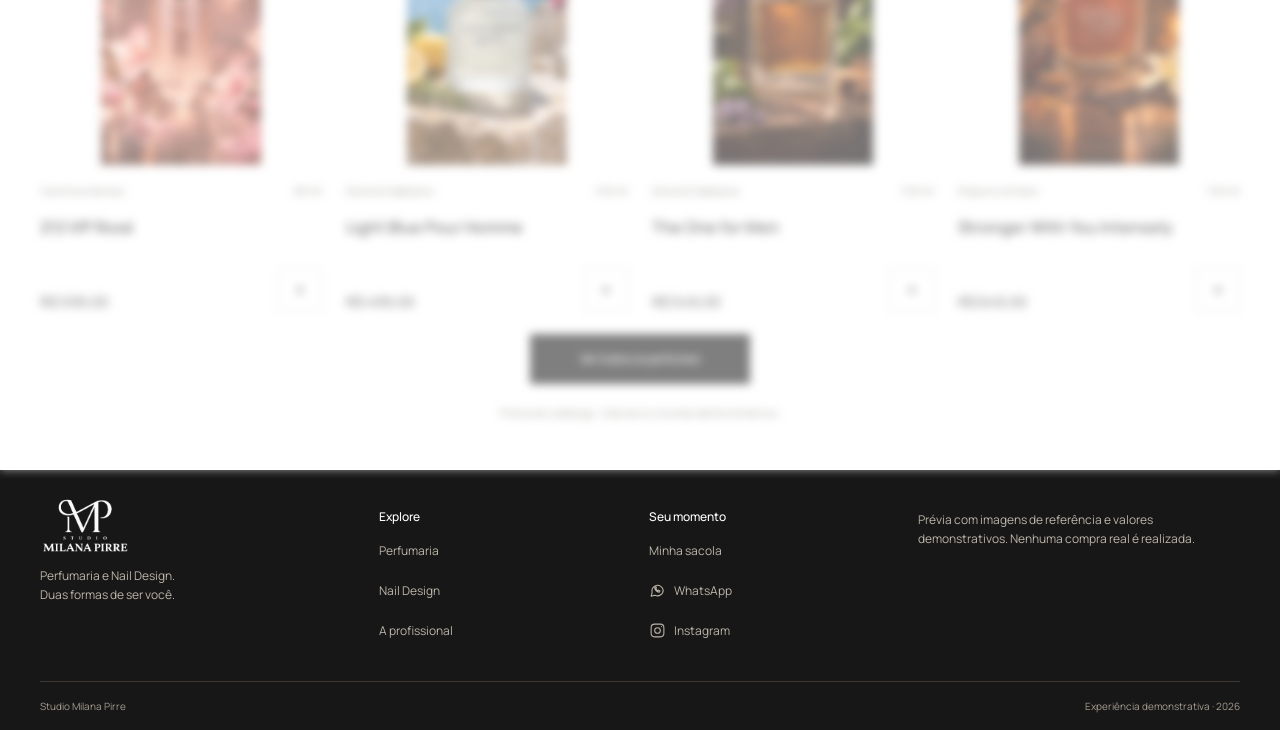
==== commit 7b4d5222: "Atualiza o site do Studio Milana Pirre Co-authored-by: Copilot <223556219+Copilot@users.noreply.gith" ====
--- a/index.html
+++ b/index.html
@@ -3,27 +3,32 @@
 <head>
 <meta charset="utf-8"><meta name="viewport" content="width=device-width,initial-scale=1"><meta name="theme-color" content="#171717"><meta name="description" content="Studio Milana Pirre. Explore a perfumaria e conheça os serviços e o portfólio de Nail Design.">
 <title>Studio Milana Pirre — Perfumaria & Nail Design</title>
-<link rel="icon" href="assets/images/logo.png" type="image/png"><link rel="stylesheet" href="assets/css/styles.css?v=20261124m3"><link rel="stylesheet" href="assets/css/editorial.css?v=20261124m3">
-<link rel="preload" as="image" href="https://images.pexels.com/photos/8166788/pexels-photo-8166788.jpeg?auto=compress&amp;cs=tinysrgb&amp;w=1400">
-<script defer src="assets/js/config.js"></script><script defer src="assets/js/data.js?v=20261124m3"></script><script defer src="assets/js/app.js?v=20261124m3"></script><script defer src="assets/js/home.js?v=20261124m3"></script>
+<link rel="icon" href="assets/images/logo.png" type="image/png"><link rel="stylesheet" href="assets/css/styles.css?v=20261125c1"><link rel="stylesheet" href="assets/css/editorial.css?v=20261125c2">
+<link rel="preload" as="image" href="assets/images/milana.jpg" imagesrcset="assets/images/milana-mobile.jpeg 828w, assets/images/milana.jpg 2160w" imagesizes="(min-width:900px) 56vh, 100vw">
+<script defer src="assets/js/config.js"></script><script defer src="assets/js/data.js?v=20261125c1"></script><script defer src="assets/js/app.js?v=20261125c1"></script><script defer src="assets/js/home.js?v=20261125c1"></script>
 </head>
 <body data-page="inicio"><div id="site-header"></div>
 <main id="main">
  <section class="campaign-hero" aria-labelledby="hero-title">
-  <img class="campaign-photo" src="https://images.pexels.com/photos/8166788/pexels-photo-8166788.jpeg?auto=compress&amp;cs=tinysrgb&amp;w=1400" width="1400" height="1750" alt="Frasco coral em uma composição de perfumaria, fotografia ilustrativa" fetchpriority="high">
-  <div class="campaign-copy"><h1 id="hero-title">Perfumes Importados.</h1><p>Conheça a seleção do Studio Milana Pirre.</p><div class="campaign-actions"><a class="campaign-link" href="perfumaria.html">Explorar perfumaria</a><a class="campaign-link" href="nail-design.html">Nail Design</a></div></div>
+  <div class="campaign-photo" id="hero-slides" aria-hidden="true">
+   <div class="hero-slide is-active"><img src="assets/images/milana.jpg" srcset="assets/images/milana-mobile.jpeg 828w, assets/images/milana.jpg 2160w" sizes="(min-width:900px) 56vh, 100vw" width="2160" height="3840" alt="" fetchpriority="high"></div>
+  </div>
+  <div class="campaign-copy"><h1 id="hero-title">Milana Pirre</h1><p>Conheça o Studio Milana Pirre</p><div class="campaign-actions"><a class="campaign-link" href="perfumaria.html">Explorar perfumaria</a><a class="campaign-link" href="nail-design.html">Nail Design</a></div></div>
  </section>
  <div class="home-discovery">
- <section class="category-strip" aria-label="Explore a perfumaria"><nav class="category-links" aria-label="Categorias de perfumes"><a href="perfumaria.html?categoria=Femininos">Femininos</a><a href="perfumaria.html?categoria=Masculinos">Masculinos</a><a href="perfumaria.html?categoria=Árabes">Árabes</a><a href="perfumaria.html?categoria=Importados">Importados</a><a href="perfumaria.html?categoria=Nicho">Nicho</a></nav></section>
- <section class="section container selection-section" aria-labelledby="selection-title">
-  <div class="section-heading"><h2 id="selection-title">Encontre seu perfume</h2><p>Escolha entre florais, madeiras e notas orientais.</p></div>
+ <section class="nail-campaign" aria-labelledby="nail-title">
+  <div class="nail-campaign-inner container">
+  <div class="nail-campaign-copy"><div class="nail-campaign-heading"><h2 id="nail-title">Nail Design</h2><p>Uma nova cor. O seu estilo.</p></div><div class="campaign-actions"><a class="campaign-link" href="nail-design.html#portfolio">Ver o portfólio</a><a class="campaign-link" href="nail-design.html#servicos">Conhecer os serviços</a></div></div>
+  <div class="nail-campaign-photo" aria-hidden="true"><img src="assets/images/servico1.jpeg" width="1175" height="1200" alt="" loading="lazy"></div>
+  </div>
+ </section>
+ <section class="perfume-discovery" aria-labelledby="selection-title">
+  <div class="section-heading perfume-discovery-heading container"><h2 id="selection-title">Encontre seu perfume</h2><p>Escolha entre florais, madeiras e notas orientais.</p></div>
+  <div class="category-strip"><nav class="category-links" aria-label="Categorias de perfumes"><a href="perfumaria.html?categoria=Femininos">Femininos</a><a href="perfumaria.html?categoria=Masculinos">Masculinos</a><a href="perfumaria.html?categoria=Árabes">Árabes</a><a href="perfumaria.html?categoria=Importados">Importados</a><a href="perfumaria.html?categoria=Nicho">Nicho</a></nav></div>
+ <div class="section container selection-section">
   <div class="perfume-shelf" id="featured-products" role="region" aria-label="Seleção de perfumes; deslize para explorar" tabindex="0"></div>
-  <div class="shelf-bottom"><a class="btn" href="perfumaria.html">Ver todos os perfumes</a><p class="demo-note">Coleção demonstrativa. Fotografias ilustrativas, nomes e valores fictícios.</p></div>
+  <div class="shelf-bottom"><a class="btn" href="perfumaria.html">Ver todos os perfumes</a><p class="demo-note">Prévia do catálogo. Valores e volumes demonstrativos.</p></div>
+ </div>
  </section>
  </div>
- <section class="nail-campaign" aria-labelledby="nail-title">
-  <img src="https://images.pexels.com/photos/34941684/pexels-photo-34941684.jpeg?auto=compress&amp;cs=tinysrgb&amp;w=1200" width="1200" height="1598" alt="Manicure nude com pérolas, fotografia de referência" loading="lazy">
-  <div class="nail-campaign-copy"><h2 id="nail-title">Nail Design</h2><p>Uma nova cor. O seu estilo.</p><div class="campaign-actions"><a class="campaign-link" href="nail-design.html#portfolio">Ver o portfólio</a><a class="campaign-link" href="nail-design.html#servicos">Conhecer os serviços</a></div></div>
- </section>
- <section class="studio-statement" id="studio" aria-labelledby="studio-title"><h2 id="studio-title">Dois universos. Uma identidade.</h2><p>O perfume que acompanha você. O cuidado com as suas mãos. No Studio Milana Pirre, duas formas de expressar seu estilo.</p><button class="text-link" data-contact="instagram">Conheça o studio no Instagram</button></section>
 </main><div id="site-footer"></div><noscript><p class="noscript-note">Ative o JavaScript para explorar a coleção, usar a sacola e visualizar o portfólio.</p></noscript></body></html>
--- a/assets/css/editorial.css
+++ b/assets/css/editorial.css
@@ -1,7 +1,12 @@
 /* Campaign storefront: compact on phones, led by the requested reference. */
-.campaign-hero{position:relative;isolation:isolate;display:flex;align-items:flex-end;justify-content:center;height:100vh;height:100svh;min-height:0;background:#826d51;overflow:hidden;color:#fff;text-align:center}
-.campaign-photo{position:absolute;inset:0;width:100%;height:100%;object-fit:cover;object-position:50% 63%;z-index:-2}
-.campaign-hero::after,.nail-campaign::after{content:'';position:absolute;inset:0;z-index:-1;background:linear-gradient(180deg,#0008 0%,#0001 35%,#0003 50%,#000d 100%);pointer-events:none}
+.campaign-hero{position:relative;isolation:isolate;display:flex;align-items:flex-end;justify-content:center;height:100vh;height:100svh;min-height:0;background:#171717;overflow:hidden;color:#fff;text-align:center}
+.campaign-photo{position:absolute;inset:0;width:100%;height:100%;z-index:-2}
+.hero-slide{position:absolute;inset:0;opacity:0;background:#171717}
+.hero-slide.is-active{opacity:1;transition:opacity 2s cubic-bezier(.4,0,.2,1)}
+.hero-slide img{display:block;width:100%;height:100%;object-fit:cover;object-position:50% 40%}
+.hero-slide.is-service img{object-position:50% 50%}
+.hero-slide.is-entering{z-index:1}
+.campaign-hero::after{content:'';position:absolute;inset:0;z-index:-1;background:linear-gradient(180deg,#0008 0%,#0001 35%,#0003 50%,#000d 100%);pointer-events:none}
 .campaign-copy{width:100%;padding:0 24px calc(var(--mobile-nav-height) + 32px)}
 .campaign-copy h1{font:600 1.6rem/1.2 var(--font-body);letter-spacing:-.025em;max-width:20ch;margin:0 auto 12px;text-wrap:balance}
 .campaign-copy p{font-size:.8125rem;line-height:1.6;margin:0 auto 14px;color:#fff}
@@ -18,10 +23,10 @@
 .category-links::-webkit-scrollbar{display:none}
 .category-links a{flex-shrink:0;display:flex;align-items:center;border:0;background:none;min-height:58px;padding:0;font:500 .75rem/1.4 var(--font-body);white-space:nowrap}
 .category-links a:hover{color:var(--ink);background:none;text-decoration:underline}
-.selection-section{padding-block:32px 36px}
-.selection-section .section-heading{display:block;text-align:center;margin:0 0 22px}
-.selection-section .section-heading h2{font:600 1.375rem/1.25 var(--font-body);letter-spacing:-.025em;margin:0 0 8px}
-.selection-section .section-heading p{font-size:.8125rem;line-height:1.6;margin:auto;max-width:34ch}
+.selection-section{padding-block:24px 36px}
+.perfume-discovery-heading{display:block;text-align:center;margin-block:0;padding-top:32px;padding-bottom:12px}
+.perfume-discovery-heading h2{font:600 1.375rem/1.25 var(--font-body);letter-spacing:-.025em;margin:0 0 8px}
+.perfume-discovery-heading p{font-size:.8125rem;line-height:1.6;margin:auto;max-width:34ch}
 .perfume-shelf{display:flex;gap:12px;overflow-x:auto;overscroll-behavior-x:contain;scroll-snap-type:x mandatory;scrollbar-width:none;padding:0 0 4px;position:relative}
 .perfume-shelf::-webkit-scrollbar{display:none}
 .perfume-shelf>.product-card{flex:0 0 calc((100% - 12px)/2);display:flex;flex-direction:column;scroll-snap-align:start;scroll-snap-stop:always}
@@ -31,28 +36,34 @@
 .shelf-bottom{display:grid;gap:16px;margin-top:18px}
 .shelf-bottom>.btn{justify-self:center;min-width:220px;font-size:.75rem}
 .shelf-bottom .demo-note{text-align:center;font-size:.6875rem;line-height:1.55;max-width:60ch;margin:auto}
-.nail-campaign{display:flex;isolation:isolate;position:relative;align-items:flex-end;justify-content:center;height:260px;overflow:hidden;background:#d4bcb4;color:#fff;text-align:center}
-.nail-campaign>img{position:absolute;inset:0;z-index:-2;width:100%;height:100%;object-fit:cover;object-position:50% 48%}
-.nail-campaign-copy{padding:26px 20px;width:100%}
+.nail-campaign{background:#000;color:#fff}
+.nail-campaign-inner{position:relative;isolation:isolate;display:grid;place-items:center;width:100%;max-width:none;min-height:280px;background:#000;overflow:hidden}
+.nail-campaign-copy{position:relative;z-index:1;width:100%;padding:32px 16px;text-align:center}
+.nail-campaign-heading{margin-inline:auto}
+.nail-campaign-photo{position:absolute;inset:0;overflow:hidden;pointer-events:none}
+.nail-campaign-photo img{width:100%;height:100%;object-fit:cover;object-position:50% 48%;transform:scale(1.04);filter:blur(2px);opacity:.42}
 .nail-campaign h2{font:600 1.5rem/1.2 var(--font-body);letter-spacing:-.025em;margin-bottom:6px}
-.nail-campaign p{font-size:.8125rem;margin:0 auto 6px}
-.nail-campaign .campaign-actions{gap:22px}
-.studio-statement{padding:32px 24px 34px;text-align:center;background:#fff;color:var(--ink)}
-.studio-statement h2{font:600 1.25rem/1.3 var(--font-body);letter-spacing:-.02em;margin-bottom:12px}
-.studio-statement p{font-size:.8125rem;line-height:1.75;color:var(--muted);max-width:58ch;margin:0 auto}
-.studio-statement .text-link{font-size:.75rem;margin-top:12px}
+.nail-campaign p{font-size:.8125rem;margin:0 auto;color:#fff}
+.nail-campaign .campaign-actions{justify-content:center;gap:24px;margin-top:16px}
+.nail-campaign .campaign-link:focus-visible{outline-color:#fff}
 @media(min-width:640px){
  .campaign-copy{padding-bottom:calc(var(--mobile-nav-height) + 44px)}.campaign-copy h1{font-size:2rem;max-width:none}.campaign-copy p{font-size:.9375rem}.campaign-link{font-size:.875rem}
  .category-links{justify-content:center;gap:42px}.category-links a{min-height:64px;font-size:.8125rem}
- .selection-section{padding-block:42px 44px}.selection-section .section-heading{margin-bottom:26px}.selection-section .section-heading h2{font-size:1.65rem}
+ .selection-section{padding-block:28px 44px}.perfume-discovery-heading{padding-top:42px}.perfume-discovery-heading h2{font-size:1.65rem}
  .perfume-shelf{gap:20px}.perfume-shelf>.product-card{flex-basis:calc((100% - 40px)/3)}
- .shelf-bottom{gap:20px}.nail-campaign{height:350px}.nail-campaign h2{font-size:1.8rem}.nail-campaign-copy{padding-bottom:34px}.studio-statement{padding-block:40px}
+ .shelf-bottom{gap:20px}.nail-campaign-inner{min-height:320px}.nail-campaign h2{font-size:1.8rem}.nail-campaign-copy p{margin-top:10px}
 }
 @media(min-width:1000px){
  .campaign-photo{object-position:50% 84%}.campaign-copy h1{font-size:2.2rem}.campaign-copy{padding-bottom:42px}
- .selection-section{padding-block:48px}.perfume-shelf{gap:24px}.perfume-shelf>.product-card{flex-basis:calc((100% - 72px)/4)}
- .selection-section .product-photo{aspect-ratio:1/1.06}.nail-campaign{height:400px}.nail-campaign>img{object-position:50% 47%}.nail-campaign h2{font-size:2rem}
- .studio-statement h2{font-size:1.5rem}.studio-statement p{font-size:.875rem}
+ .selection-section{padding-block:32px 48px}.perfume-shelf{gap:24px}.perfume-shelf>.product-card{flex-basis:calc((100% - 72px)/4)}
+ .selection-section .product-photo{aspect-ratio:1/1.06}.nail-campaign-inner{min-height:340px}.nail-campaign h2{font-size:2rem}
 }
-@media(max-height:500px) and (max-width:899px){.campaign-copy{padding-bottom:calc(var(--mobile-nav-height) + 16px)}.campaign-copy h1{font-size:1.6rem}.campaign-photo{object-position:50% 75%}}
-@media(prefers-reduced-motion:reduce){.campaign-photo,.home-discovery{filter:none!important;opacity:1!important;transition:none!important}.campaign-photo{transform:none}}
+@media(min-width:900px){
+ .hero-slide img{width:58%;margin-left:auto;object-fit:contain;object-position:50% 50%}
+ .campaign-hero::after{background:linear-gradient(90deg,#171717 0%,#171717e6 30%,#17171700 65%)}
+ .campaign-copy{position:absolute;left:0;top:50%;transform:translateY(-50%);width:44%;padding:0 32px 0 48px;text-align:left}
+ .campaign-copy h1{margin-left:0;font-size:clamp(2.2rem,3.5vw,3.4rem)}
+ .campaign-copy p{margin-left:0}.campaign-copy .campaign-actions{justify-content:flex-start}
+}
+@media(max-height:500px) and (max-width:899px){.campaign-copy{padding-bottom:calc(var(--mobile-nav-height) + 16px)}.campaign-copy h1{font-size:1.6rem}.hero-slide img{object-position:50% 28%}}
+@media(prefers-reduced-motion:reduce){.campaign-photo,.home-discovery{filter:none!important;opacity:1!important;transition:none!important}.campaign-photo{transform:none}.hero-slide{transition:none}}
